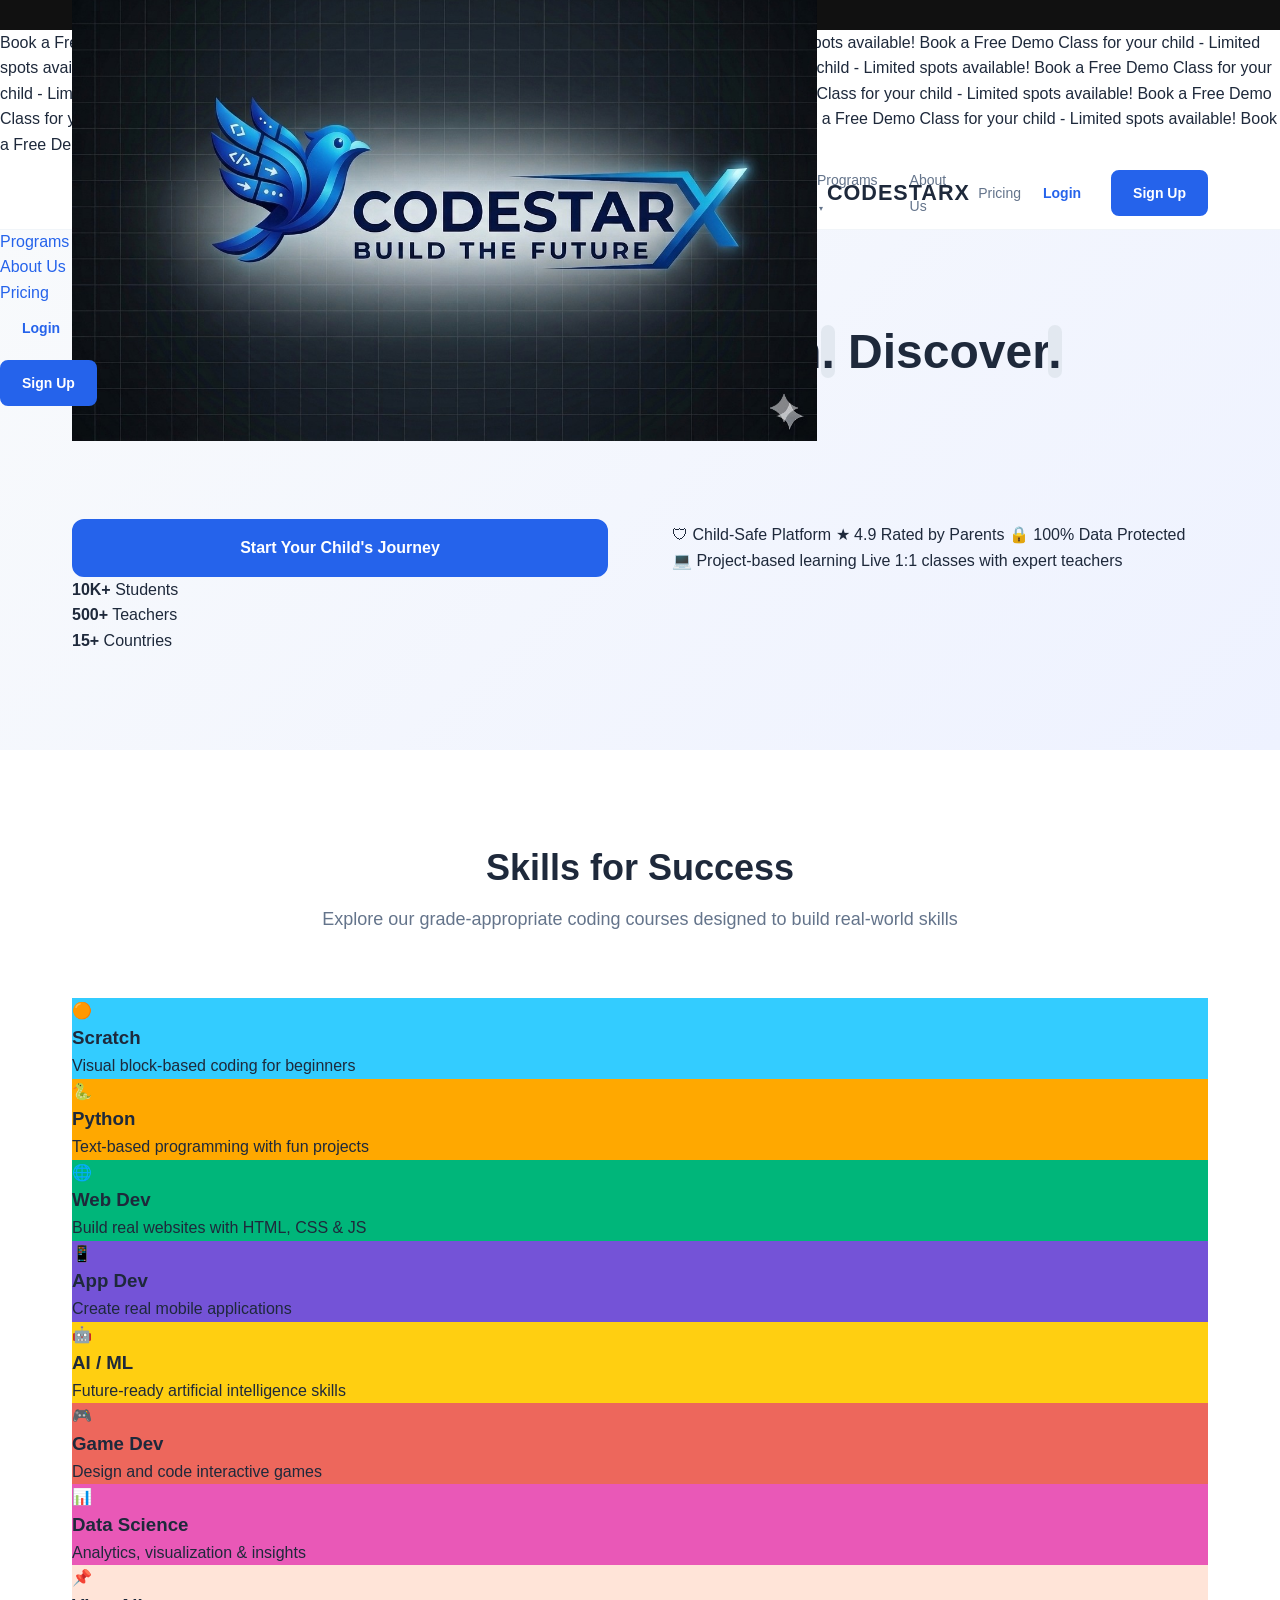
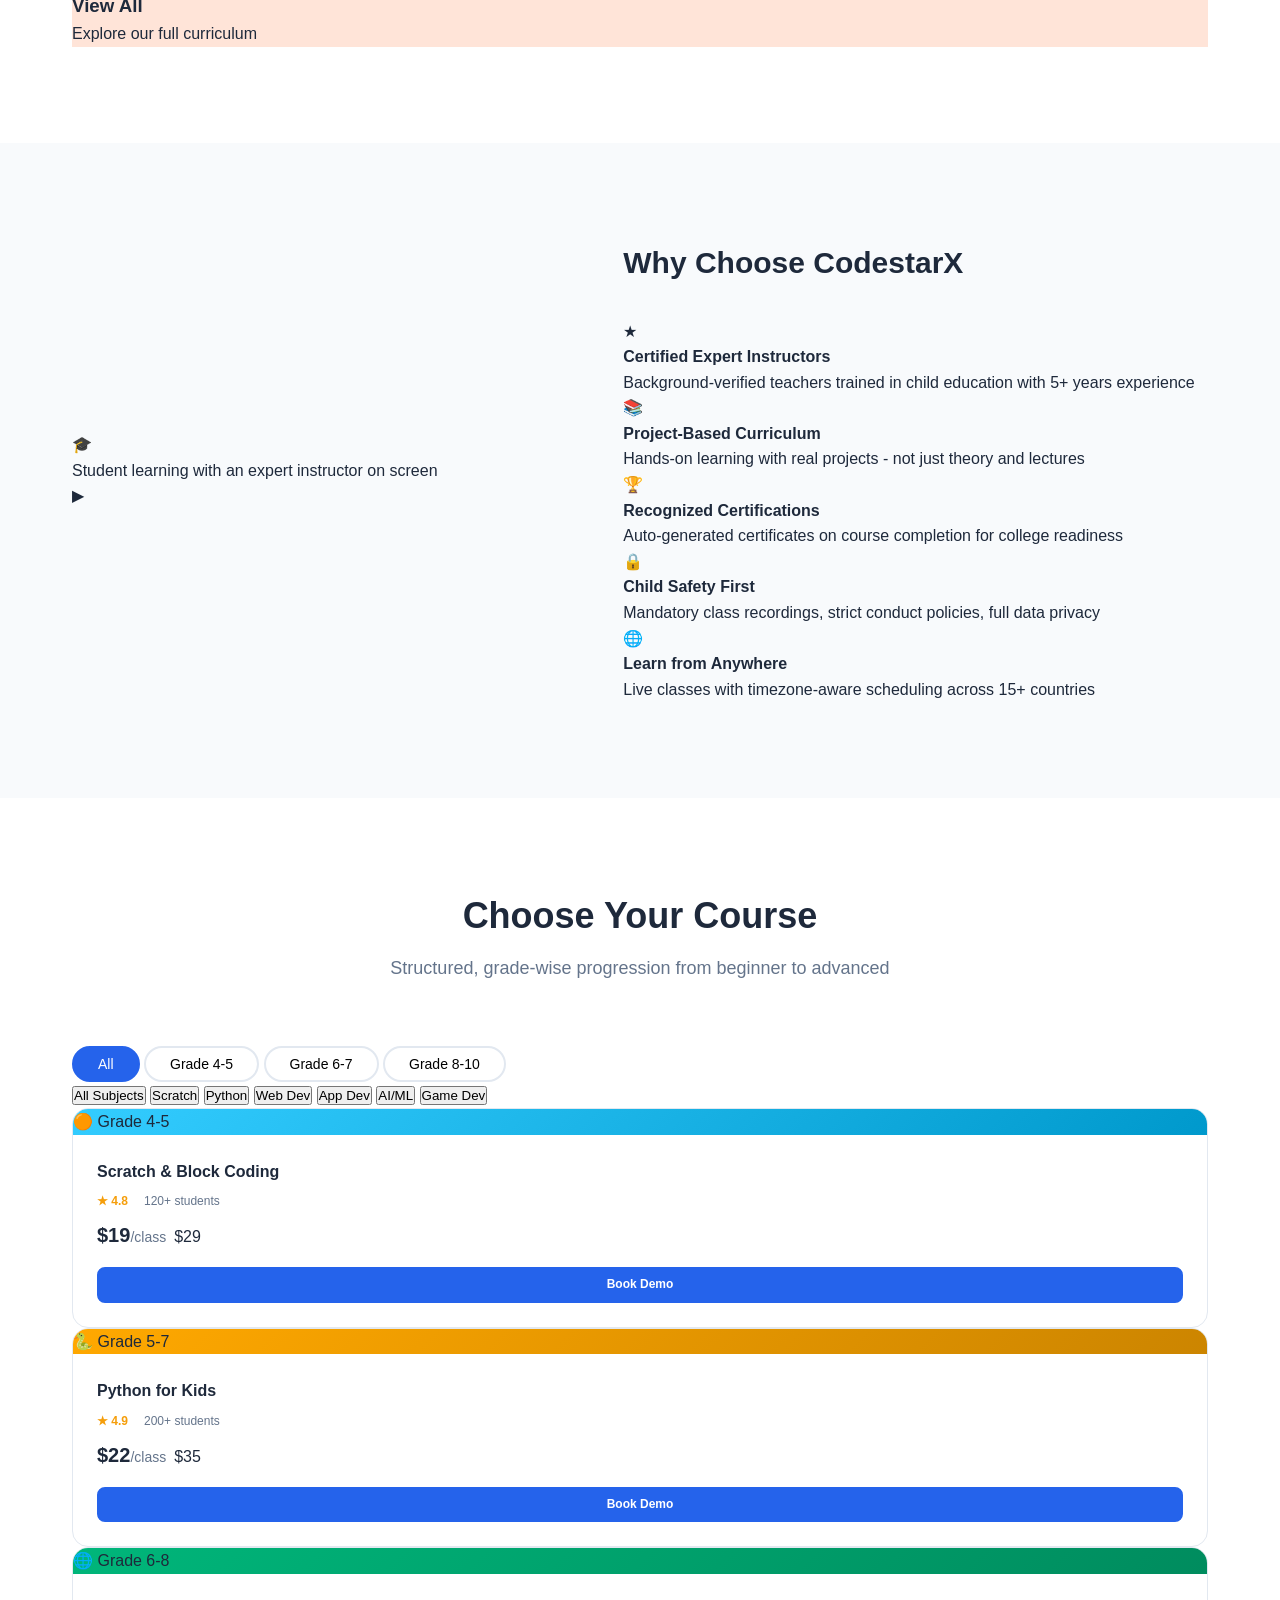
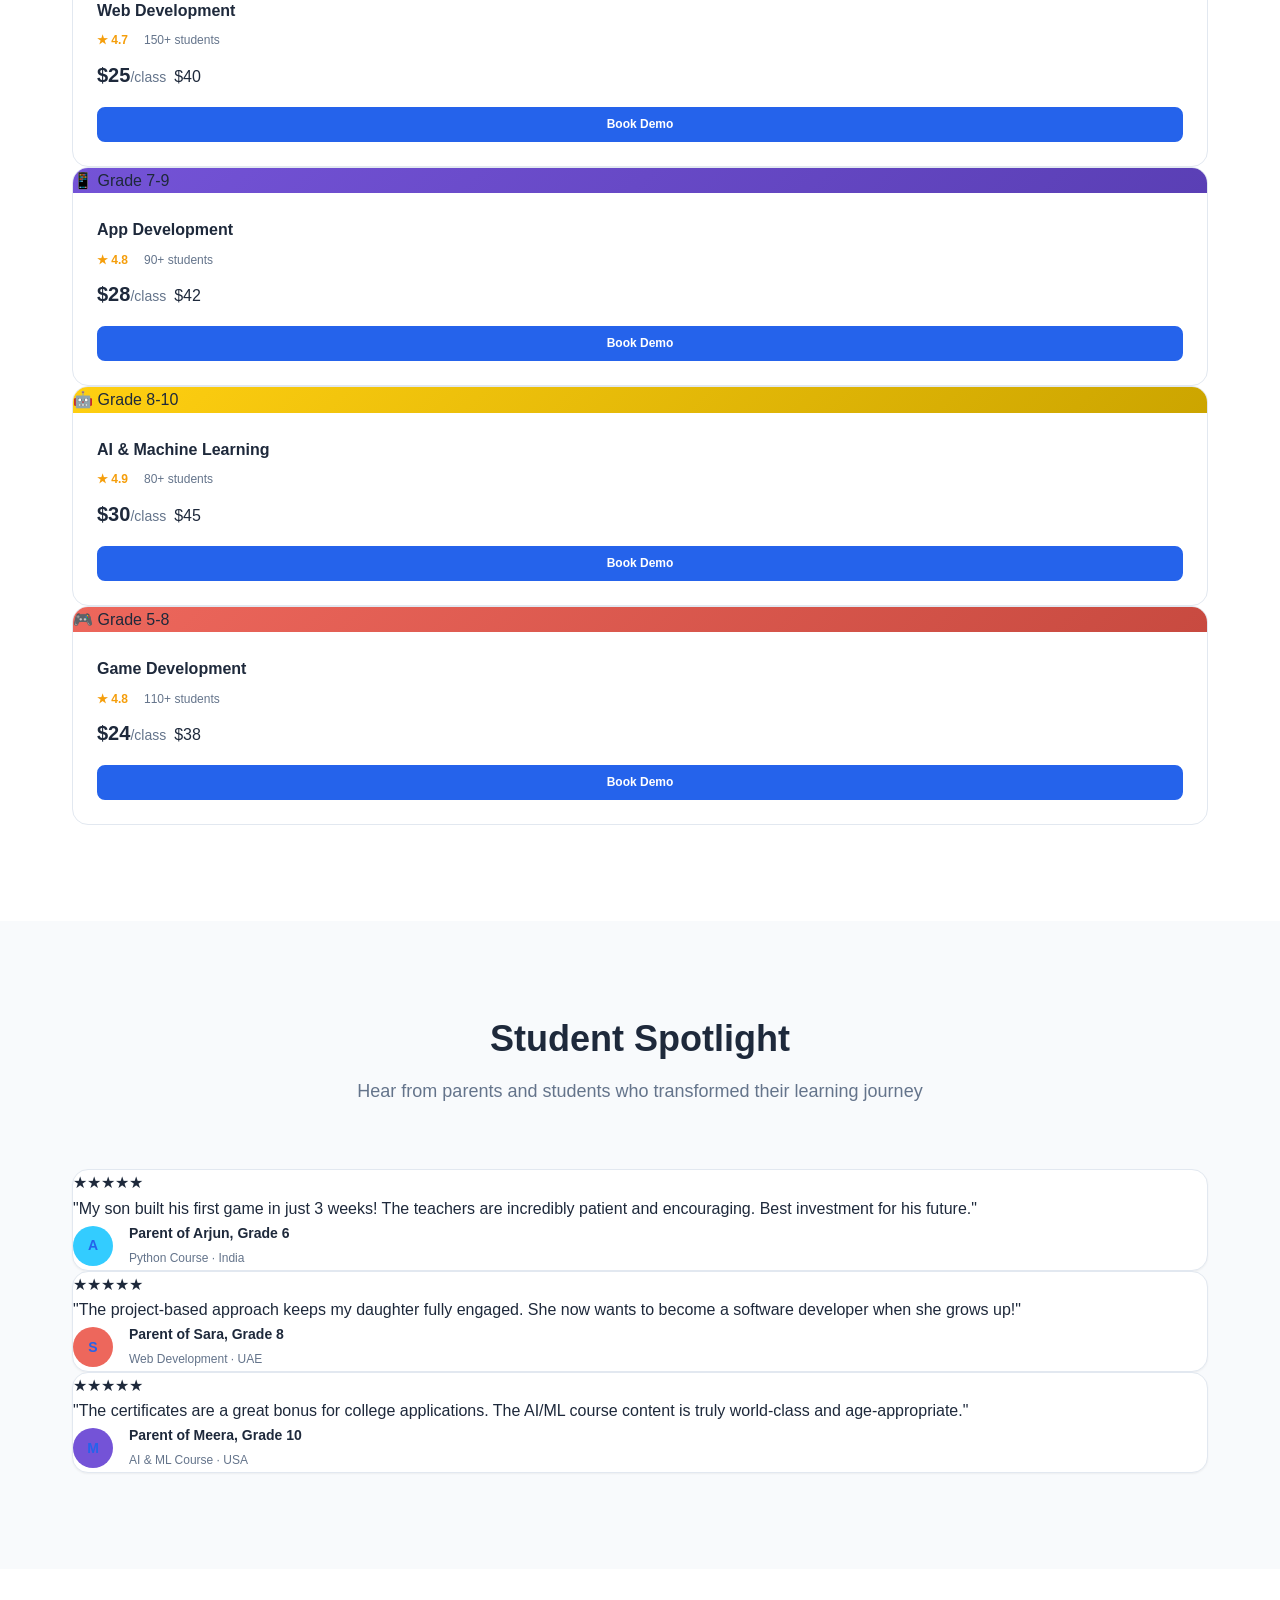
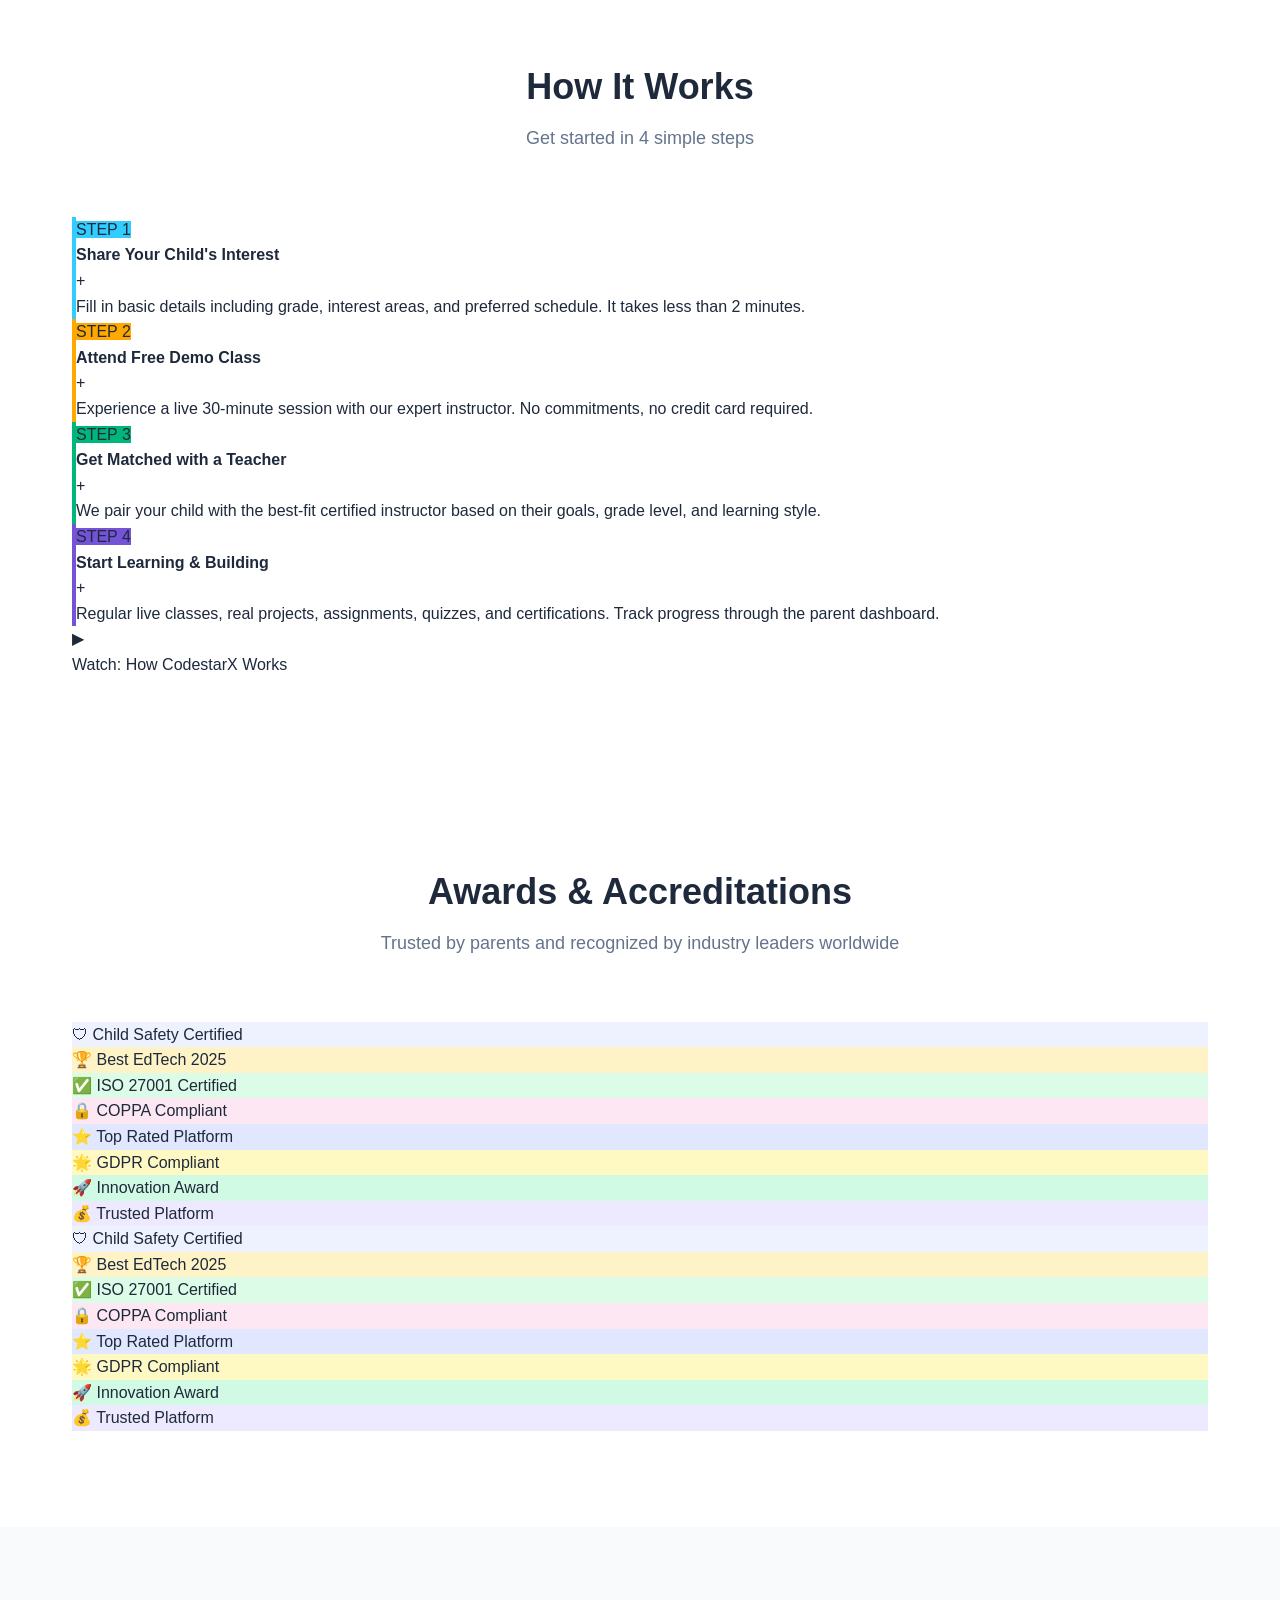
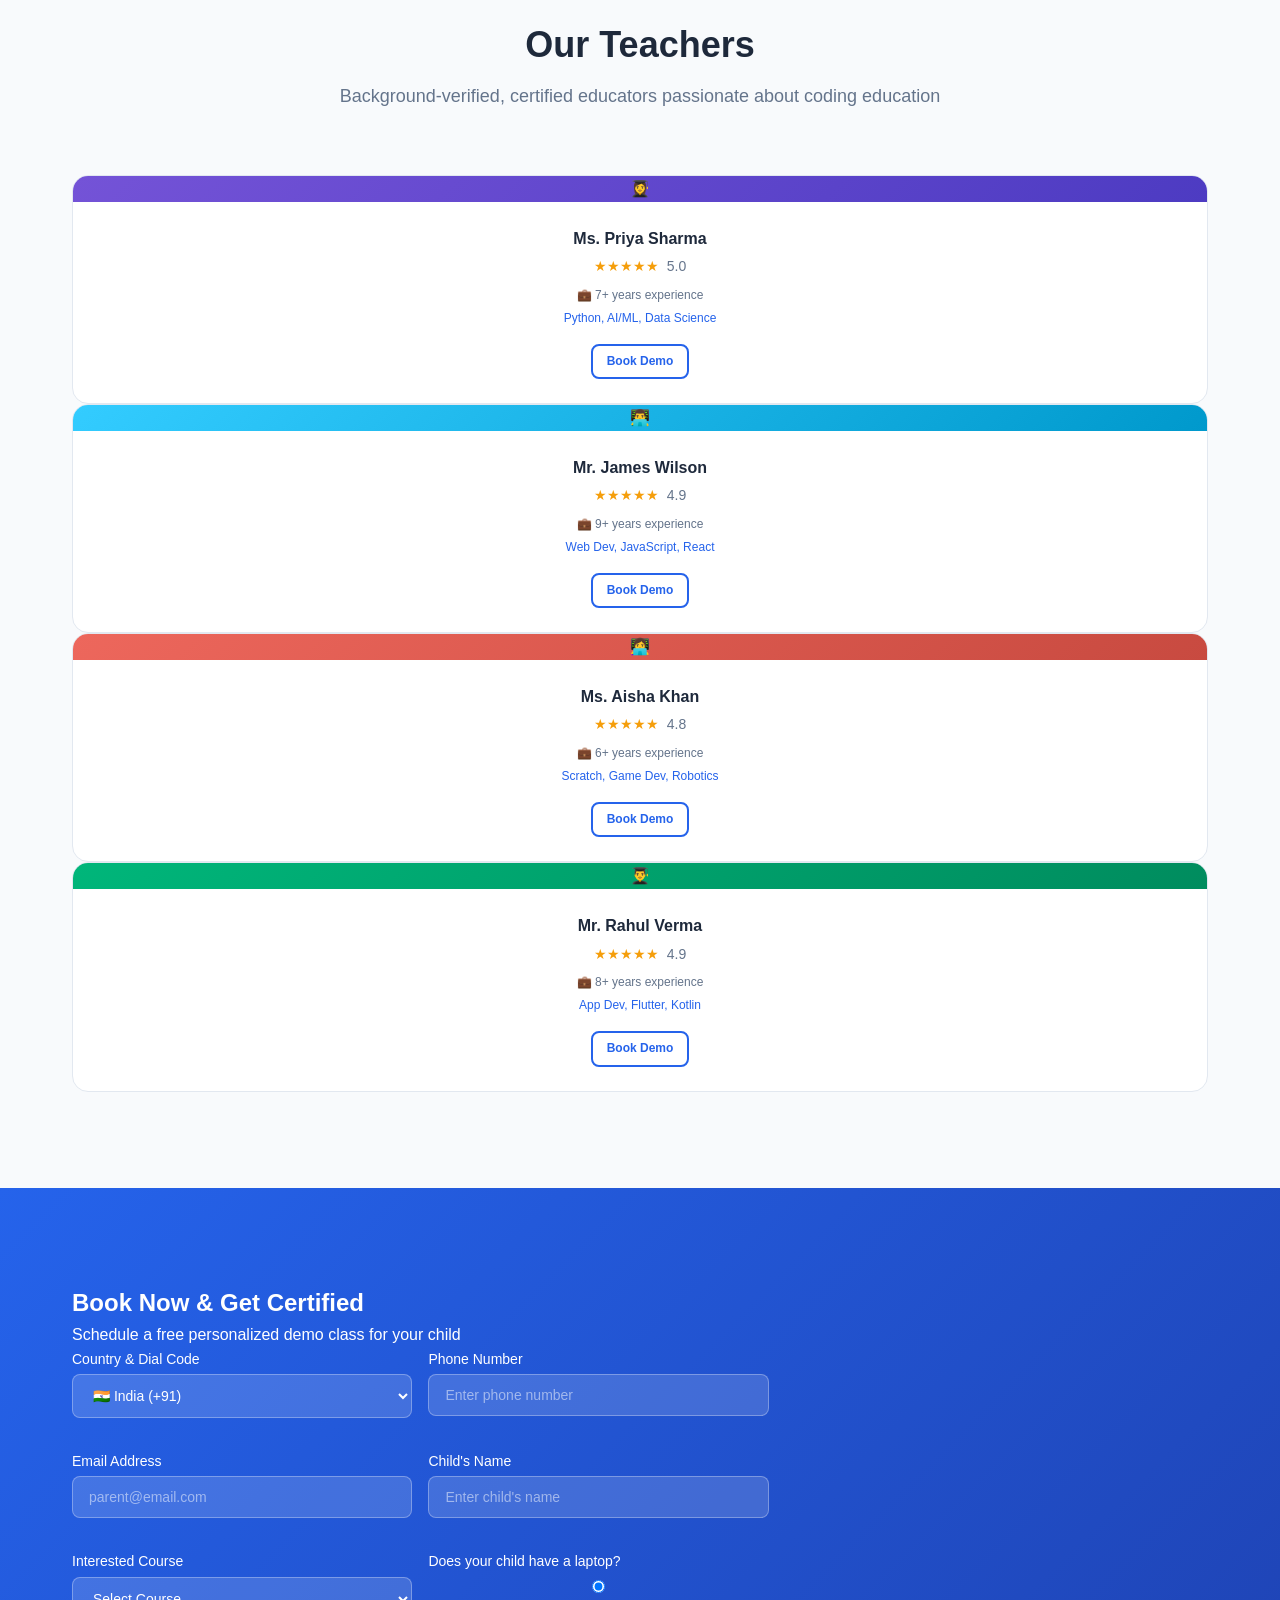
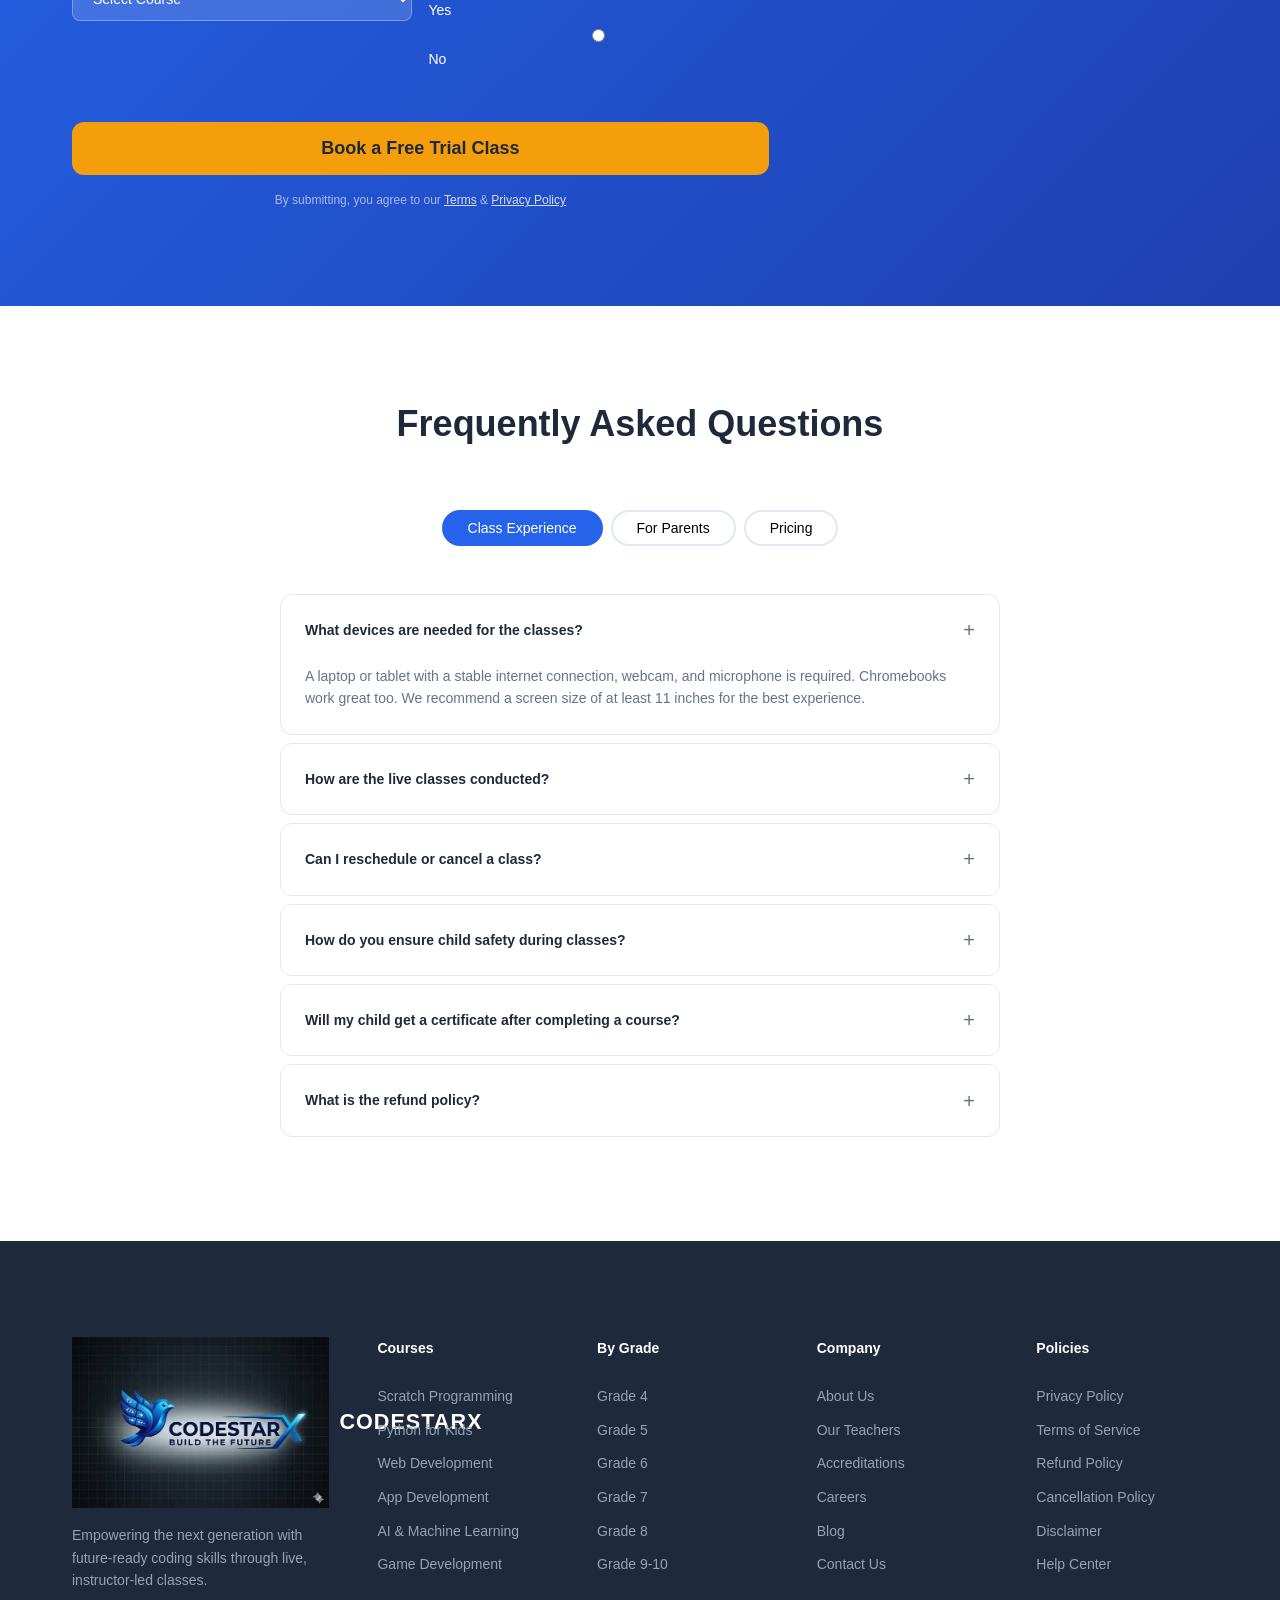
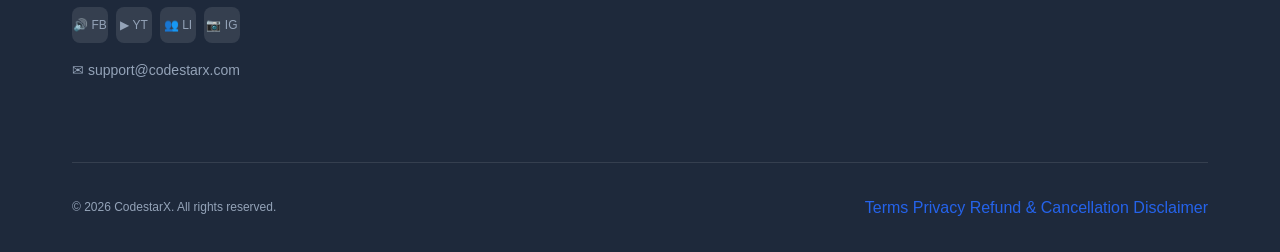
==== wireframe/index.html @ 0f1373ab "first commit" ====
<!DOCTYPE html>
<html lang="en">
<head>
    <meta charset="UTF-8">
    <meta name="viewport" content="width=device-width, initial-scale=1.0">
    <title>CodestarX - Build the Future | Coding Classes for Kids</title>
    <link rel="stylesheet" href="styles.css">
    <link href="https://fonts.googleapis.com/css2?family=Nunito+Sans:wght@400;500;600;700;800;900&display=swap" rel="stylesheet">
</head>
<body>

    <!-- ========== 1. SCROLLING ANNOUNCEMENT BAR ========== -->
    <div class="announcement-bar">
        <div class="announcement-track">
            <span class="announcement-text">Book a Free Demo Class for your child - Limited spots available!</span>
            <span class="announcement-text">Book a Free Demo Class for your child - Limited spots available!</span>
            <span class="announcement-text">Book a Free Demo Class for your child - Limited spots available!</span>
            <span class="announcement-text">Book a Free Demo Class for your child - Limited spots available!</span>
            <span class="announcement-text">Book a Free Demo Class for your child - Limited spots available!</span>
            <span class="announcement-text">Book a Free Demo Class for your child - Limited spots available!</span>
            <span class="announcement-text">Book a Free Demo Class for your child - Limited spots available!</span>
            <span class="announcement-text">Book a Free Demo Class for your child - Limited spots available!</span>
            <span class="announcement-text">Book a Free Demo Class for your child - Limited spots available!</span>
            <span class="announcement-text">Book a Free Demo Class for your child - Limited spots available!</span>
            <span class="announcement-text">Book a Free Demo Class for your child - Limited spots available!</span>
            <span class="announcement-text">Book a Free Demo Class for your child - Limited spots available!</span>
        </div>
    </div>

    <!-- ========== 2. STICKY HEADER ========== -->
    <header class="header" id="header">
        <div class="container header-inner">
            <a href="#hero" class="logo">
                <img src="nextgen-logo.jpeg" alt="CodestarX" class="logo-img">
                <span class="logo-text">CODESTAR<span class="logo-x">X</span></span>
            </a>
            <nav class="main-nav" id="mainNav">
                <ul>
                    <li class="has-dropdown">
                        <a href="#programs">Programs <span class="arrow">&#9662;</span></a>
                        <ul class="dropdown">
                            <li><a href="#programs">&#128992; Scratch</a></li>
                            <li><a href="#programs">&#128013; Python</a></li>
                            <li><a href="#programs">&#127760; Web Dev</a></li>
                            <li><a href="#programs">&#128241; App Dev</a></li>
                            <li><a href="#programs">&#129302; AI/ML</a></li>
                            <li><a href="#programs">&#127918; Game Dev</a></li>
                            <li class="dropdown-divider"></li>
                            <li><a href="#programs">&#128204; View All Programs</a></li>
                        </ul>
                    </li>
                    <li><a href="#why-us">About Us</a></li>
                    <li><a href="#pricing">Pricing</a></li>
                </ul>
            </nav>
            <div class="header-actions">
                <a href="#" class="btn btn-outline-header">Login</a>
                <a href="#booking" class="btn btn-primary">Sign Up</a>
            </div>
            <button class="mobile-menu-btn" id="mobileMenuBtn" aria-label="Menu">
                <span></span><span></span><span></span>
            </button>
        </div>
        <!-- Mobile Menu -->
        <div class="mobile-menu" id="mobileMenu">
            <ul>
                <li><a href="#programs">Programs</a></li>
                <li><a href="#why-us">About Us</a></li>
                <li><a href="#pricing">Pricing</a></li>
                <li><a href="#" class="btn btn-outline-header" style="margin-bottom:8px;">Login</a></li>
                <li><a href="#booking" class="btn btn-primary">Sign Up</a></li>
            </ul>
        </div>
    </header>

    <!-- ========== 3. HERO SECTION ========== -->
    <section class="hero" id="hero">
        <div class="container hero-inner">
            <p class="hero-explore">Explore the future of coding</p>
            <h1 class="hero-heading">
                Dream<span class="dot dot-red">.</span>
                Discover<span class="dot dot-green">.</span>
                Code<span class="dot dot-cyan">.</span>
            </h1>
            <a href="#booking" class="btn btn-primary btn-large hero-cta">Start Your Child's Journey</a>

            <div class="hero-bottom">
                <div class="hero-trust-left">
                    <span>&#128737; Child-Safe Platform</span>
                    <span>&#9733; 4.9 Rated by Parents</span>
                    <span>&#128274; 100% Data Protected</span>
                </div>
                <div class="hero-project-right">
                    <span>&#128187; Project-based learning</span>
                    <span>Live 1:1 classes with expert teachers</span>
                </div>
            </div>
        </div>

        <!-- Stats Bar -->
        <div class="stats-bar">
            <div class="container stats-bar-inner">
                <div class="stat-item">
                    <strong>10K+</strong>
                    <span>Students</span>
                </div>
                <div class="stat-divider"></div>
                <div class="stat-item">
                    <strong>500+</strong>
                    <span>Teachers</span>
                </div>
                <div class="stat-divider"></div>
                <div class="stat-item">
                    <strong>15+</strong>
                    <span>Countries</span>
                </div>
            </div>
        </div>
    </section>

    <!-- ========== 4. SKILLS FOR SUCCESS ========== -->
    <section class="section skills" id="programs">
        <div class="container">
            <div class="section-header">
                <h2>Skills for Success</h2>
                <p>Explore our grade-appropriate coding courses designed to build real-world skills</p>
            </div>
            <div class="skills-grid">
                <div class="skill-card" style="background: #33CCFF;">
                    <div class="skill-emoji">&#128992;</div>
                    <h3>Scratch</h3>
                    <p>Visual block-based coding for beginners</p>
                </div>
                <div class="skill-card" style="background: #FFA800;">
                    <div class="skill-emoji">&#128013;</div>
                    <h3>Python</h3>
                    <p>Text-based programming with fun projects</p>
                </div>
                <div class="skill-card" style="background: #00B67A;">
                    <div class="skill-emoji">&#127760;</div>
                    <h3>Web Dev</h3>
                    <p>Build real websites with HTML, CSS & JS</p>
                </div>
                <div class="skill-card" style="background: #7453D7;">
                    <div class="skill-emoji">&#128241;</div>
                    <h3>App Dev</h3>
                    <p>Create real mobile applications</p>
                </div>
                <div class="skill-card" style="background: #FFCF11;">
                    <div class="skill-emoji">&#129302;</div>
                    <h3>AI / ML</h3>
                    <p>Future-ready artificial intelligence skills</p>
                </div>
                <div class="skill-card" style="background: #ED675C;">
                    <div class="skill-emoji">&#127918;</div>
                    <h3>Game Dev</h3>
                    <p>Design and code interactive games</p>
                </div>
                <div class="skill-card" style="background: #E958B7;">
                    <div class="skill-emoji">&#128202;</div>
                    <h3>Data Science</h3>
                    <p>Analytics, visualization & insights</p>
                </div>
                <div class="skill-card skill-card-cta" style="background: #FFE4D8;">
                    <div class="skill-emoji">&#128204;</div>
                    <h3>View All</h3>
                    <p>Explore our full curriculum</p>
                </div>
            </div>
        </div>
    </section>

    <!-- ========== 5. WHY CHOOSE CODESTARX ========== -->
    <section class="section why-choose" id="why-us">
        <div class="container">
            <div class="why-choose-inner">
                <div class="why-choose-visual">
                    <div class="why-visual-box">
                        <div class="why-visual-emoji">&#127891;&#8205;</div>
                        <p>Student learning with an expert instructor on screen</p>
                        <div class="why-play-btn">&#9654;</div>
                    </div>
                </div>
                <div class="why-choose-content">
                    <h2>Why Choose <span class="underline-yellow">CodestarX</span></h2>
                    <div class="value-props">
                        <div class="value-prop">
                            <div class="vp-icon">&#9733;</div>
                            <div>
                                <h4>Certified Expert Instructors</h4>
                                <p>Background-verified teachers trained in child education with 5+ years experience</p>
                            </div>
                        </div>
                        <div class="value-prop">
                            <div class="vp-icon">&#128218;</div>
                            <div>
                                <h4>Project-Based Curriculum</h4>
                                <p>Hands-on learning with real projects - not just theory and lectures</p>
                            </div>
                        </div>
                        <div class="value-prop">
                            <div class="vp-icon">&#127942;</div>
                            <div>
                                <h4>Recognized Certifications</h4>
                                <p>Auto-generated certificates on course completion for college readiness</p>
                            </div>
                        </div>
                        <div class="value-prop">
                            <div class="vp-icon">&#128274;</div>
                            <div>
                                <h4>Child Safety First</h4>
                                <p>Mandatory class recordings, strict conduct policies, full data privacy</p>
                            </div>
                        </div>
                        <div class="value-prop">
                            <div class="vp-icon">&#127760;</div>
                            <div>
                                <h4>Learn from Anywhere</h4>
                                <p>Live classes with timezone-aware scheduling across 15+ countries</p>
                            </div>
                        </div>
                    </div>
                </div>
            </div>
        </div>
    </section>

    <!-- ========== 6. CHOOSE YOUR COURSE ========== -->
    <section class="section courses" id="courses">
        <div class="container">
            <div class="section-header">
                <h2>Choose Your Course</h2>
                <p>Structured, grade-wise progression from beginner to advanced</p>
            </div>
            <div class="grade-filters">
                <button class="grade-btn active">All</button>
                <button class="grade-btn">Grade 4-5</button>
                <button class="grade-btn">Grade 6-7</button>
                <button class="grade-btn">Grade 8-10</button>
            </div>
            <div class="subject-filters">
                <button class="subject-btn active">All Subjects</button>
                <button class="subject-btn">Scratch</button>
                <button class="subject-btn">Python</button>
                <button class="subject-btn">Web Dev</button>
                <button class="subject-btn">App Dev</button>
                <button class="subject-btn">AI/ML</button>
                <button class="subject-btn">Game Dev</button>
            </div>
            <div class="course-scroll">
                <div class="course-card">
                    <div class="course-img" style="background: linear-gradient(135deg, #33CCFF, #0099CC);">
                        <span class="course-emoji">&#128992;</span>
                        <span class="course-grade-tag">Grade 4-5</span>
                    </div>
                    <div class="course-body">
                        <h4>Scratch & Block Coding</h4>
                        <div class="course-meta">
                            <span class="rating">&#9733; 4.8</span>
                            <span>120+ students</span>
                        </div>
                        <div class="course-pricing">
                            <span class="price">$19<small>/class</small></span>
                            <span class="price-old">$29</span>
                        </div>
                        <a href="#booking" class="btn btn-primary btn-small btn-full">Book Demo</a>
                    </div>
                </div>
                <div class="course-card">
                    <div class="course-img" style="background: linear-gradient(135deg, #FFA800, #CC8500);">
                        <span class="course-emoji">&#128013;</span>
                        <span class="course-grade-tag">Grade 5-7</span>
                    </div>
                    <div class="course-body">
                        <h4>Python for Kids</h4>
                        <div class="course-meta">
                            <span class="rating">&#9733; 4.9</span>
                            <span>200+ students</span>
                        </div>
                        <div class="course-pricing">
                            <span class="price">$22<small>/class</small></span>
                            <span class="price-old">$35</span>
                        </div>
                        <a href="#booking" class="btn btn-primary btn-small btn-full">Book Demo</a>
                    </div>
                </div>
                <div class="course-card">
                    <div class="course-img" style="background: linear-gradient(135deg, #00B67A, #008C5E);">
                        <span class="course-emoji">&#127760;</span>
                        <span class="course-grade-tag">Grade 6-8</span>
                    </div>
                    <div class="course-body">
                        <h4>Web Development</h4>
                        <div class="course-meta">
                            <span class="rating">&#9733; 4.7</span>
                            <span>150+ students</span>
                        </div>
                        <div class="course-pricing">
                            <span class="price">$25<small>/class</small></span>
                            <span class="price-old">$40</span>
                        </div>
                        <a href="#booking" class="btn btn-primary btn-small btn-full">Book Demo</a>
                    </div>
                </div>
                <div class="course-card">
                    <div class="course-img" style="background: linear-gradient(135deg, #7453D7, #5A3FB5);">
                        <span class="course-emoji">&#128241;</span>
                        <span class="course-grade-tag">Grade 7-9</span>
                    </div>
                    <div class="course-body">
                        <h4>App Development</h4>
                        <div class="course-meta">
                            <span class="rating">&#9733; 4.8</span>
                            <span>90+ students</span>
                        </div>
                        <div class="course-pricing">
                            <span class="price">$28<small>/class</small></span>
                            <span class="price-old">$42</span>
                        </div>
                        <a href="#booking" class="btn btn-primary btn-small btn-full">Book Demo</a>
                    </div>
                </div>
                <div class="course-card">
                    <div class="course-img" style="background: linear-gradient(135deg, #FFCF11, #CCa500);">
                        <span class="course-emoji">&#129302;</span>
                        <span class="course-grade-tag">Grade 8-10</span>
                    </div>
                    <div class="course-body">
                        <h4>AI & Machine Learning</h4>
                        <div class="course-meta">
                            <span class="rating">&#9733; 4.9</span>
                            <span>80+ students</span>
                        </div>
                        <div class="course-pricing">
                            <span class="price">$30<small>/class</small></span>
                            <span class="price-old">$45</span>
                        </div>
                        <a href="#booking" class="btn btn-primary btn-small btn-full">Book Demo</a>
                    </div>
                </div>
                <div class="course-card">
                    <div class="course-img" style="background: linear-gradient(135deg, #ED675C, #C84A40);">
                        <span class="course-emoji">&#127918;</span>
                        <span class="course-grade-tag">Grade 5-8</span>
                    </div>
                    <div class="course-body">
                        <h4>Game Development</h4>
                        <div class="course-meta">
                            <span class="rating">&#9733; 4.8</span>
                            <span>110+ students</span>
                        </div>
                        <div class="course-pricing">
                            <span class="price">$24<small>/class</small></span>
                            <span class="price-old">$38</span>
                        </div>
                        <a href="#booking" class="btn btn-primary btn-small btn-full">Book Demo</a>
                    </div>
                </div>
            </div>
        </div>
    </section>

    <!-- ========== 7. STUDENT SPOTLIGHT ========== -->
    <section class="section testimonials" id="testimonials">
        <div class="container">
            <div class="section-header">
                <h2>Student Spotlight</h2>
                <p>Hear from parents and students who transformed their learning journey</p>
            </div>
            <div class="testimonial-grid">
                <div class="testimonial-card">
                    <div class="testimonial-stars">&#9733;&#9733;&#9733;&#9733;&#9733;</div>
                    <p class="testimonial-quote">"My son built his first game in just 3 weeks! The teachers are incredibly patient and encouraging. Best investment for his future."</p>
                    <div class="testimonial-author">
                        <div class="author-avatar" style="background: #33CCFF;">A</div>
                        <div>
                            <strong>Parent of Arjun, Grade 6</strong>
                            <span>Python Course &middot; India</span>
                        </div>
                    </div>
                </div>
                <div class="testimonial-card">
                    <div class="testimonial-stars">&#9733;&#9733;&#9733;&#9733;&#9733;</div>
                    <p class="testimonial-quote">"The project-based approach keeps my daughter fully engaged. She now wants to become a software developer when she grows up!"</p>
                    <div class="testimonial-author">
                        <div class="author-avatar" style="background: #ED675C;">S</div>
                        <div>
                            <strong>Parent of Sara, Grade 8</strong>
                            <span>Web Development &middot; UAE</span>
                        </div>
                    </div>
                </div>
                <div class="testimonial-card">
                    <div class="testimonial-stars">&#9733;&#9733;&#9733;&#9733;&#9733;</div>
                    <p class="testimonial-quote">"The certificates are a great bonus for college applications. The AI/ML course content is truly world-class and age-appropriate."</p>
                    <div class="testimonial-author">
                        <div class="author-avatar" style="background: #7453D7;">M</div>
                        <div>
                            <strong>Parent of Meera, Grade 10</strong>
                            <span>AI & ML Course &middot; USA</span>
                        </div>
                    </div>
                </div>
            </div>
        </div>
    </section>

    <!-- ========== 8. HOW IT WORKS ========== -->
    <section class="section how-it-works" id="how-it-works">
        <div class="container">
            <div class="section-header">
                <h2>How It Works</h2>
                <p>Get started in 4 simple steps</p>
            </div>
            <div class="hiw-inner">
                <div class="hiw-steps">
                    <div class="hiw-step" style="border-left: 4px solid #33CCFF;">
                        <div class="hiw-step-header" data-step="1">
                            <span class="hiw-step-num" style="background: #33CCFF;">STEP 1</span>
                            <h4>Share Your Child's Interest</h4>
                            <span class="hiw-toggle">+</span>
                        </div>
                        <div class="hiw-step-body open">
                            <p>Fill in basic details including grade, interest areas, and preferred schedule. It takes less than 2 minutes.</p>
                        </div>
                    </div>
                    <div class="hiw-step" style="border-left: 4px solid #FFA800;">
                        <div class="hiw-step-header" data-step="2">
                            <span class="hiw-step-num" style="background: #FFA800;">STEP 2</span>
                            <h4>Attend Free Demo Class</h4>
                            <span class="hiw-toggle">+</span>
                        </div>
                        <div class="hiw-step-body">
                            <p>Experience a live 30-minute session with our expert instructor. No commitments, no credit card required.</p>
                        </div>
                    </div>
                    <div class="hiw-step" style="border-left: 4px solid #00B67A;">
                        <div class="hiw-step-header" data-step="3">
                            <span class="hiw-step-num" style="background: #00B67A;">STEP 3</span>
                            <h4>Get Matched with a Teacher</h4>
                            <span class="hiw-toggle">+</span>
                        </div>
                        <div class="hiw-step-body">
                            <p>We pair your child with the best-fit certified instructor based on their goals, grade level, and learning style.</p>
                        </div>
                    </div>
                    <div class="hiw-step" style="border-left: 4px solid #7453D7;">
                        <div class="hiw-step-header" data-step="4">
                            <span class="hiw-step-num" style="background: #7453D7;">STEP 4</span>
                            <h4>Start Learning & Building</h4>
                            <span class="hiw-toggle">+</span>
                        </div>
                        <div class="hiw-step-body">
                            <p>Regular live classes, real projects, assignments, quizzes, and certifications. Track progress through the parent dashboard.</p>
                        </div>
                    </div>
                </div>
                <div class="hiw-video">
                    <div class="hiw-video-box">
                        <div class="hiw-play">&#9654;</div>
                        <p>Watch: How CodestarX Works</p>
                    </div>
                </div>
            </div>
        </div>
    </section>

    <!-- ========== 9. AWARDS & ACCREDITATIONS ========== -->
    <section class="section awards" id="awards">
        <div class="container">
            <div class="section-header">
                <h2>Awards & Accreditations</h2>
                <p>Trusted by parents and recognized by industry leaders worldwide</p>
            </div>
            <div class="awards-marquee">
                <div class="awards-track">
                    <div class="award-card" style="background: #EEF2FF;">
                        <span class="award-icon">&#128737;</span>
                        <span>Child Safety Certified</span>
                    </div>
                    <div class="award-card" style="background: #FEF3C7;">
                        <span class="award-icon">&#127942;</span>
                        <span>Best EdTech 2025</span>
                    </div>
                    <div class="award-card" style="background: #DCFCE7;">
                        <span class="award-icon">&#9989;</span>
                        <span>ISO 27001 Certified</span>
                    </div>
                    <div class="award-card" style="background: #FCE7F3;">
                        <span class="award-icon">&#128274;</span>
                        <span>COPPA Compliant</span>
                    </div>
                    <div class="award-card" style="background: #E0E7FF;">
                        <span class="award-icon">&#11088;</span>
                        <span>Top Rated Platform</span>
                    </div>
                    <div class="award-card" style="background: #FEF9C3;">
                        <span class="award-icon">&#127775;</span>
                        <span>GDPR Compliant</span>
                    </div>
                    <div class="award-card" style="background: #D1FAE5;">
                        <span class="award-icon">&#128640;</span>
                        <span>Innovation Award</span>
                    </div>
                    <div class="award-card" style="background: #EDE9FE;">
                        <span class="award-icon">&#128176;</span>
                        <span>Trusted Platform</span>
                    </div>
                    <!-- Duplicate set for seamless loop -->
                    <div class="award-card" style="background: #EEF2FF;">
                        <span class="award-icon">&#128737;</span>
                        <span>Child Safety Certified</span>
                    </div>
                    <div class="award-card" style="background: #FEF3C7;">
                        <span class="award-icon">&#127942;</span>
                        <span>Best EdTech 2025</span>
                    </div>
                    <div class="award-card" style="background: #DCFCE7;">
                        <span class="award-icon">&#9989;</span>
                        <span>ISO 27001 Certified</span>
                    </div>
                    <div class="award-card" style="background: #FCE7F3;">
                        <span class="award-icon">&#128274;</span>
                        <span>COPPA Compliant</span>
                    </div>
                    <div class="award-card" style="background: #E0E7FF;">
                        <span class="award-icon">&#11088;</span>
                        <span>Top Rated Platform</span>
                    </div>
                    <div class="award-card" style="background: #FEF9C3;">
                        <span class="award-icon">&#127775;</span>
                        <span>GDPR Compliant</span>
                    </div>
                    <div class="award-card" style="background: #D1FAE5;">
                        <span class="award-icon">&#128640;</span>
                        <span>Innovation Award</span>
                    </div>
                    <div class="award-card" style="background: #EDE9FE;">
                        <span class="award-icon">&#128176;</span>
                        <span>Trusted Platform</span>
                    </div>
                </div>
            </div>
        </div>
    </section>

    <!-- ========== 10. OUR TEACHERS ========== -->
    <section class="section teachers" id="teachers">
        <div class="container">
            <div class="section-header">
                <h2>Our Teachers</h2>
                <p>Background-verified, certified educators passionate about coding education</p>
            </div>
            <div class="teacher-grid">
                <div class="teacher-card">
                    <div class="teacher-photo" style="background: linear-gradient(135deg, #7453D7, #4D3BC2);">
                        <span class="teacher-avatar-emoji">&#128105;&#8205;&#127891;</span>
                    </div>
                    <div class="teacher-info">
                        <h4>Ms. Priya Sharma</h4>
                        <div class="teacher-rating">&#9733;&#9733;&#9733;&#9733;&#9733; <span>5.0</span></div>
                        <p class="teacher-exp">&#128188; 7+ years experience</p>
                        <p class="teacher-skills">Python, AI/ML, Data Science</p>
                        <a href="#booking" class="btn btn-outline btn-small">Book Demo</a>
                    </div>
                </div>
                <div class="teacher-card">
                    <div class="teacher-photo" style="background: linear-gradient(135deg, #33CCFF, #0099CC);">
                        <span class="teacher-avatar-emoji">&#128104;&#8205;&#128187;</span>
                    </div>
                    <div class="teacher-info">
                        <h4>Mr. James Wilson</h4>
                        <div class="teacher-rating">&#9733;&#9733;&#9733;&#9733;&#9733; <span>4.9</span></div>
                        <p class="teacher-exp">&#128188; 9+ years experience</p>
                        <p class="teacher-skills">Web Dev, JavaScript, React</p>
                        <a href="#booking" class="btn btn-outline btn-small">Book Demo</a>
                    </div>
                </div>
                <div class="teacher-card">
                    <div class="teacher-photo" style="background: linear-gradient(135deg, #ED675C, #C84A40);">
                        <span class="teacher-avatar-emoji">&#128105;&#8205;&#128187;</span>
                    </div>
                    <div class="teacher-info">
                        <h4>Ms. Aisha Khan</h4>
                        <div class="teacher-rating">&#9733;&#9733;&#9733;&#9733;&#9733; <span>4.8</span></div>
                        <p class="teacher-exp">&#128188; 6+ years experience</p>
                        <p class="teacher-skills">Scratch, Game Dev, Robotics</p>
                        <a href="#booking" class="btn btn-outline btn-small">Book Demo</a>
                    </div>
                </div>
                <div class="teacher-card">
                    <div class="teacher-photo" style="background: linear-gradient(135deg, #00B67A, #008C5E);">
                        <span class="teacher-avatar-emoji">&#128104;&#8205;&#127891;</span>
                    </div>
                    <div class="teacher-info">
                        <h4>Mr. Rahul Verma</h4>
                        <div class="teacher-rating">&#9733;&#9733;&#9733;&#9733;&#9733; <span>4.9</span></div>
                        <p class="teacher-exp">&#128188; 8+ years experience</p>
                        <p class="teacher-skills">App Dev, Flutter, Kotlin</p>
                        <a href="#booking" class="btn btn-outline btn-small">Book Demo</a>
                    </div>
                </div>
            </div>
        </div>
    </section>

    <!-- ========== 11. BOOKING FORM ========== -->
    <section class="section booking" id="booking">
        <div class="container">
            <div class="booking-inner">
                <div class="booking-form-wrap">
                    <h2>Book Now & Get Certified</h2>
                    <p>Schedule a free personalized demo class for your child</p>
                    <form onsubmit="return false;">
                        <div class="form-row">
                            <div class="form-group">
                                <label>Country & Dial Code</label>
                                <select>
                                    <option>&#127470;&#127475; India (+91)</option>
                                    <option>&#127482;&#127480; USA (+1)</option>
                                    <option>&#127468;&#127463; UK (+44)</option>
                                    <option>&#127462;&#127466; UAE (+971)</option>
                                    <option>&#127464;&#127462; Canada (+1)</option>
                                    <option>&#127462;&#127482; Australia (+61)</option>
                                    <option>&#127480;&#127468; Singapore (+65)</option>
                                </select>
                            </div>
                            <div class="form-group">
                                <label>Phone Number</label>
                                <input type="tel" placeholder="Enter phone number">
                            </div>
                        </div>
                        <div class="form-row">
                            <div class="form-group">
                                <label>Email Address</label>
                                <input type="email" placeholder="parent@email.com">
                            </div>
                            <div class="form-group">
                                <label>Child's Name</label>
                                <input type="text" placeholder="Enter child's name">
                            </div>
                        </div>
                        <div class="form-row">
                            <div class="form-group">
                                <label>Interested Course</label>
                                <select>
                                    <option>Select Course</option>
                                    <option>Scratch Programming</option>
                                    <option>Python for Kids</option>
                                    <option>Web Development</option>
                                    <option>App Development</option>
                                    <option>AI & Machine Learning</option>
                                    <option>Game Development</option>
                                    <option>Data Science</option>
                                </select>
                            </div>
                            <div class="form-group">
                                <label>Does your child have a laptop?</label>
                                <div class="radio-group">
                                    <label class="radio-option">
                                        <input type="radio" name="laptop" value="yes" checked> Yes
                                    </label>
                                    <label class="radio-option">
                                        <input type="radio" name="laptop" value="no"> No
                                    </label>
                                </div>
                            </div>
                        </div>
                        <button type="submit" class="btn btn-primary btn-large btn-full">Book a Free Trial Class</button>
                        <p class="form-disclaimer">By submitting, you agree to our <a href="#">Terms</a> & <a href="#">Privacy Policy</a></p>
                    </form>
                </div>
            </div>
        </div>
    </section>

    <!-- ========== 12. FAQ ========== -->
    <section class="section faq" id="faq">
        <div class="container">
            <div class="section-header">
                <h2>Frequently Asked Questions</h2>
            </div>
            <div class="faq-tabs">
                <button class="faq-tab active">Class Experience</button>
                <button class="faq-tab">For Parents</button>
                <button class="faq-tab">Pricing</button>
            </div>
            <div class="faq-list">
                <div class="faq-item">
                    <div class="faq-question">
                        <h4>What devices are needed for the classes?</h4>
                        <span class="faq-toggle">+</span>
                    </div>
                    <div class="faq-answer">
                        <p>A laptop or tablet with a stable internet connection, webcam, and microphone is required. Chromebooks work great too. We recommend a screen size of at least 11 inches for the best experience.</p>
                    </div>
                </div>
                <div class="faq-item">
                    <div class="faq-question">
                        <h4>How are the live classes conducted?</h4>
                        <span class="faq-toggle">+</span>
                    </div>
                    <div class="faq-answer">
                        <p>Classes are conducted live via our secure platform with video, audio, and screen sharing. Each class is 50 minutes long. All sessions are mandatorily recorded for safety and review.</p>
                    </div>
                </div>
                <div class="faq-item">
                    <div class="faq-question">
                        <h4>Can I reschedule or cancel a class?</h4>
                        <span class="faq-toggle">+</span>
                    </div>
                    <div class="faq-answer">
                        <p>Yes! Students can reschedule classes up to 4 hours before the scheduled time through their dashboard. Cancellations are subject to our flexible cancellation policy.</p>
                    </div>
                </div>
                <div class="faq-item">
                    <div class="faq-question">
                        <h4>How do you ensure child safety during classes?</h4>
                        <span class="faq-toggle">+</span>
                    </div>
                    <div class="faq-answer">
                        <p>Every class is mandatorily recorded. Teachers follow a strict code of conduct. No private off-platform communication is allowed. All instructors are background-verified.</p>
                    </div>
                </div>
                <div class="faq-item">
                    <div class="faq-question">
                        <h4>Will my child get a certificate after completing a course?</h4>
                        <span class="faq-toggle">+</span>
                    </div>
                    <div class="faq-answer">
                        <p>Yes! Certificates are auto-generated upon course completion and can be downloaded from the student dashboard. These are great for college applications and extracurricular portfolios.</p>
                    </div>
                </div>
                <div class="faq-item">
                    <div class="faq-question">
                        <h4>What is the refund policy?</h4>
                        <span class="faq-toggle">+</span>
                    </div>
                    <div class="faq-answer">
                        <p>We offer a flexible refund policy. If you're not satisfied within the first 7 days, you can request a full refund. Please refer to our refund & cancellation policy page for full details.</p>
                    </div>
                </div>
            </div>
        </div>
    </section>

    <!-- ========== 13. FOOTER ========== -->
    <footer class="footer">
        <div class="container">
            <div class="footer-grid">
                <div class="footer-col footer-brand">
                    <a href="#hero" class="logo footer-logo">
                        <img src="nextgen-logo.jpeg" alt="CodestarX" class="logo-img footer-logo-img">
                        <span class="logo-text">CODESTAR<span class="logo-x">X</span></span>
                    </a>
                    <p>Empowering the next generation with future-ready coding skills through live, instructor-led classes.</p>
                    <div class="social-links">
                        <a href="#" title="Facebook">&#128266; FB</a>
                        <a href="#" title="YouTube">&#9654; YT</a>
                        <a href="#" title="LinkedIn">&#128101; LI</a>
                        <a href="#" title="Instagram">&#128247; IG</a>
                    </div>
                    <p class="footer-email">&#9993; support@codestarx.com</p>
                </div>
                <div class="footer-col">
                    <h4>Courses</h4>
                    <ul>
                        <li><a href="#programs">Scratch Programming</a></li>
                        <li><a href="#programs">Python for Kids</a></li>
                        <li><a href="#programs">Web Development</a></li>
                        <li><a href="#programs">App Development</a></li>
                        <li><a href="#programs">AI & Machine Learning</a></li>
                        <li><a href="#programs">Game Development</a></li>
                    </ul>
                </div>
                <div class="footer-col">
                    <h4>By Grade</h4>
                    <ul>
                        <li><a href="#courses">Grade 4</a></li>
                        <li><a href="#courses">Grade 5</a></li>
                        <li><a href="#courses">Grade 6</a></li>
                        <li><a href="#courses">Grade 7</a></li>
                        <li><a href="#courses">Grade 8</a></li>
                        <li><a href="#courses">Grade 9-10</a></li>
                    </ul>
                </div>
                <div class="footer-col">
                    <h4>Company</h4>
                    <ul>
                        <li><a href="#why-us">About Us</a></li>
                        <li><a href="#teachers">Our Teachers</a></li>
                        <li><a href="#awards">Accreditations</a></li>
                        <li><a href="#">Careers</a></li>
                        <li><a href="#">Blog</a></li>
                        <li><a href="#booking">Contact Us</a></li>
                    </ul>
                </div>
                <div class="footer-col">
                    <h4>Policies</h4>
                    <ul>
                        <li><a href="#">Privacy Policy</a></li>
                        <li><a href="#">Terms of Service</a></li>
                        <li><a href="#">Refund Policy</a></li>
                        <li><a href="#">Cancellation Policy</a></li>
                        <li><a href="#">Disclaimer</a></li>
                        <li><a href="#">Help Center</a></li>
                    </ul>
                </div>
            </div>
            <div class="footer-bottom">
                <p>&copy; 2026 CodestarX. All rights reserved.</p>
                <div class="footer-bottom-links">
                    <a href="#">Terms</a>
                    <a href="#">Privacy</a>
                    <a href="#">Refund & Cancellation</a>
                    <a href="#">Disclaimer</a>
                </div>
            </div>
        </div>
    </footer>

    <!-- ========== 14. MOBILE STICKY CTA ========== -->
    <div class="mobile-sticky-cta">
        <a href="#booking" class="btn btn-primary btn-full">Book Free Demo Class</a>
    </div>

    <!-- ========== INLINE JAVASCRIPT ========== -->
    <script>
        // FAQ accordion toggle
        document.querySelectorAll('.faq-question').forEach(function(question) {
            question.addEventListener('click', function() {
                var item = this.parentElement;
                var answer = item.querySelector('.faq-answer');
                var toggle = this.querySelector('.faq-toggle');
                var isOpen = answer.style.display === 'block';

                // Close all
                document.querySelectorAll('.faq-answer').forEach(function(a) {
                    a.style.display = 'none';
                });
                document.querySelectorAll('.faq-toggle').forEach(function(t) {
                    t.textContent = '+';
                });

                // Open clicked if it was closed
                if (!isOpen) {
                    answer.style.display = 'block';
                    toggle.textContent = '-';
                }
            });
        });

        // How It Works accordion toggle
        document.querySelectorAll('.hiw-step-header').forEach(function(header) {
            header.addEventListener('click', function() {
                var step = this.parentElement;
                var body = step.querySelector('.hiw-step-body');
                var toggle = this.querySelector('.hiw-toggle');
                var isOpen = body.classList.contains('open');

                // Close all
                document.querySelectorAll('.hiw-step-body').forEach(function(b) {
                    b.classList.remove('open');
                });
                document.querySelectorAll('.hiw-toggle').forEach(function(t) {
                    t.textContent = '+';
                });

                // Open clicked if it was closed
                if (!isOpen) {
                    body.classList.add('open');
                    toggle.textContent = '-';
                }
            });
        });

        // Mobile menu toggle
        var menuBtn = document.getElementById('mobileMenuBtn');
        var mobileMenu = document.getElementById('mobileMenu');
        menuBtn.addEventListener('click', function() {
            mobileMenu.classList.toggle('open');
            menuBtn.classList.toggle('active');
        });

        // Close mobile menu on link click
        mobileMenu.querySelectorAll('a').forEach(function(link) {
            link.addEventListener('click', function() {
                mobileMenu.classList.remove('open');
                menuBtn.classList.remove('active');
            });
        });

        // Smooth scroll for anchor links
        document.querySelectorAll('a[href^="#"]').forEach(function(anchor) {
            anchor.addEventListener('click', function(e) {
                var targetId = this.getAttribute('href');
                if (targetId === '#') return;
                var target = document.querySelector(targetId);
                if (target) {
                    e.preventDefault();
                    var headerHeight = document.querySelector('.header').offsetHeight;
                    var targetPos = target.getBoundingClientRect().top + window.pageYOffset - headerHeight - 10;
                    window.scrollTo({ top: targetPos, behavior: 'smooth' });
                }
            });
        });

        // Header backdrop blur on scroll
        window.addEventListener('scroll', function() {
            var header = document.getElementById('header');
            if (window.scrollY > 50) {
                header.classList.add('scrolled');
            } else {
                header.classList.remove('scrolled');
            }
        });

        // FAQ tab switching
        document.querySelectorAll('.faq-tab').forEach(function(tab) {
            tab.addEventListener('click', function() {
                document.querySelectorAll('.faq-tab').forEach(function(t) {
                    t.classList.remove('active');
                });
                this.classList.add('active');
            });
        });

        // Grade filter buttons
        document.querySelectorAll('.grade-btn').forEach(function(btn) {
            btn.addEventListener('click', function() {
                document.querySelectorAll('.grade-btn').forEach(function(b) {
                    b.classList.remove('active');
                });
                this.classList.add('active');
            });
        });

        // Subject filter buttons
        document.querySelectorAll('.subject-btn').forEach(function(btn) {
            btn.addEventListener('click', function() {
                document.querySelectorAll('.subject-btn').forEach(function(b) {
                    b.classList.remove('active');
                });
                this.classList.add('active');
            });
        });
    </script>

</body>
</html>
---- wireframe/styles.css ----
/* ========================================
   NextGen Coders - Wireframe Stylesheet
   Global Standard | Responsive | BEM-ish
   ======================================== */

/* ===== CSS CUSTOM PROPERTIES ===== */
:root {
    --color-primary: #2563EB;
    --color-primary-dark: #1D4ED8;
    --color-primary-light: #DBEAFE;
    --color-accent: #F59E0B;
    --color-accent-dark: #D97706;
    --color-success: #10B981;
    --color-text: #1E293B;
    --color-text-secondary: #64748B;
    --color-text-light: #94A3B8;
    --color-bg: #FFFFFF;
    --color-bg-secondary: #F8FAFC;
    --color-bg-tertiary: #F1F5F9;
    --color-border: #E2E8F0;
    --color-border-light: #F1F5F9;

    --font-family: 'Inter', -apple-system, BlinkMacSystemFont, 'Segoe UI', sans-serif;
    --font-size-xs: 0.75rem;
    --font-size-sm: 0.875rem;
    --font-size-base: 1rem;
    --font-size-lg: 1.125rem;
    --font-size-xl: 1.25rem;
    --font-size-2xl: 1.5rem;
    --font-size-3xl: 1.875rem;
    --font-size-4xl: 2.25rem;
    --font-size-5xl: 3rem;

    --spacing-xs: 0.25rem;
    --spacing-sm: 0.5rem;
    --spacing-md: 1rem;
    --spacing-lg: 1.5rem;
    --spacing-xl: 2rem;
    --spacing-2xl: 3rem;
    --spacing-3xl: 4rem;
    --spacing-4xl: 6rem;

    --radius-sm: 0.375rem;
    --radius-md: 0.5rem;
    --radius-lg: 0.75rem;
    --radius-xl: 1rem;
    --radius-2xl: 1.5rem;
    --radius-full: 9999px;

    --shadow-sm: 0 1px 2px rgba(0,0,0,0.05);
    --shadow-md: 0 4px 6px -1px rgba(0,0,0,0.1);
    --shadow-lg: 0 10px 15px -3px rgba(0,0,0,0.1);
    --shadow-xl: 0 20px 25px -5px rgba(0,0,0,0.1);

    --container-max: 1200px;
    --header-height: 72px;
}

/* ===== RESET & BASE ===== */
*, *::before, *::after {
    margin: 0;
    padding: 0;
    box-sizing: border-box;
}

html {
    scroll-behavior: smooth;
    font-size: 16px;
}

body {
    font-family: var(--font-family);
    color: var(--color-text);
    background: var(--color-bg);
    line-height: 1.6;
    -webkit-font-smoothing: antialiased;
}

img { max-width: 100%; display: block; }
a { color: var(--color-primary); text-decoration: none; }
ul { list-style: none; }

/* ===== LAYOUT ===== */
.container {
    max-width: var(--container-max);
    margin: 0 auto;
    padding: 0 var(--spacing-xl);
}

.section {
    padding: var(--spacing-4xl) 0;
}

.section-header {
    text-align: center;
    max-width: 640px;
    margin: 0 auto var(--spacing-3xl);
}

.section-header h2 {
    font-size: var(--font-size-4xl);
    font-weight: 800;
    margin-bottom: var(--spacing-md);
    line-height: 1.2;
}

.section-header p {
    font-size: var(--font-size-lg);
    color: var(--color-text-secondary);
}

.section-tag {
    display: inline-block;
    background: var(--color-primary-light);
    color: var(--color-primary);
    font-size: var(--font-size-sm);
    font-weight: 600;
    padding: var(--spacing-xs) var(--spacing-md);
    border-radius: var(--radius-full);
    margin-bottom: var(--spacing-md);
}

/* ===== BUTTONS ===== */
.btn {
    display: inline-flex;
    align-items: center;
    justify-content: center;
    font-family: var(--font-family);
    font-weight: 600;
    font-size: var(--font-size-sm);
    padding: 0.625rem 1.25rem;
    border-radius: var(--radius-md);
    border: 2px solid transparent;
    cursor: pointer;
    transition: all 0.2s ease;
    text-decoration: none;
    gap: var(--spacing-sm);
    white-space: nowrap;
}

.btn-primary {
    background: var(--color-primary);
    color: #fff;
    border-color: var(--color-primary);
}
.btn-primary:hover {
    background: var(--color-primary-dark);
    border-color: var(--color-primary-dark);
}

.btn-outline {
    background: transparent;
    color: var(--color-primary);
    border-color: var(--color-primary);
}
.btn-outline:hover {
    background: var(--color-primary);
    color: #fff;
}

.btn-ghost {
    background: transparent;
    color: var(--color-text);
    border-color: var(--color-border);
}
.btn-ghost:hover {
    border-color: var(--color-text);
}

.btn-large {
    padding: 0.875rem 1.75rem;
    font-size: var(--font-size-base);
    border-radius: var(--radius-lg);
}

.btn-small {
    padding: 0.375rem 0.875rem;
    font-size: var(--font-size-xs);
}

.btn-full { width: 100%; }

/* ===== TOP BAR ===== */
.top-bar {
    background: var(--color-primary);
    color: #fff;
    text-align: center;
    padding: var(--spacing-sm) var(--spacing-xl);
    font-size: var(--font-size-sm);
    display: flex;
    align-items: center;
    justify-content: center;
    gap: var(--spacing-lg);
}

.top-bar-cta {
    background: var(--color-accent);
    color: var(--color-text);
    padding: 0.25rem 1rem;
    border-radius: var(--radius-full);
    font-weight: 700;
    font-size: var(--font-size-xs);
    transition: background 0.2s;
}
.top-bar-cta:hover { background: var(--color-accent-dark); color: #fff; }

/* ===== HEADER ===== */
.header {
    position: sticky;
    top: 0;
    z-index: 9999;
    background: rgba(255,255,255,0.97);
    backdrop-filter: blur(12px);
    border-bottom: 1px solid var(--color-border-light);
    height: var(--header-height);
}

.header-inner {
    display: flex;
    align-items: center;
    justify-content: space-between;
    height: 100%;
}

.logo {
    display: flex;
    align-items: center;
    gap: 10px;
    text-decoration: none;
    color: var(--color-text);
}

.logo-icon-img {
    height: 42px;
    width: 42px;
    object-fit: contain;
    border-radius: var(--radius-md);
}

.logo-text {
    font-size: 1.35rem;
    font-weight: 800;
    letter-spacing: 1px;
    color: var(--color-text);
}

.logo-highlight {
    color: var(--color-primary);
}

/* Footer logo - white text */
.footer-logo .logo-text {
    color: #fff;
}

.footer-logo .logo-highlight {
    color: var(--color-primary-light);
}

.footer-logo-icon {
    filter: brightness(1.2);
}

.main-nav ul {
    display: flex;
    align-items: center;
    gap: var(--spacing-xl);
}

.main-nav a {
    color: var(--color-text-secondary);
    font-size: var(--font-size-sm);
    font-weight: 500;
    transition: color 0.2s;
    padding: var(--spacing-sm) 0;
}

.main-nav a:hover,
.main-nav a.active {
    color: var(--color-primary);
}

.arrow { font-size: 0.6em; margin-left: 2px; }

.has-dropdown {
    position: relative;
}

.dropdown {
    visibility: hidden;
    opacity: 0;
    position: absolute;
    top: calc(100% + 8px);
    left: 50%;
    transform: translateX(-50%) translateY(4px);
    background: #fff;
    border: 1px solid var(--color-border);
    border-radius: var(--radius-lg);
    box-shadow: var(--shadow-xl);
    padding: var(--spacing-sm) 0;
    min-width: 180px;
    flex-direction: column;
    z-index: 9999;
    transition: opacity 0.15s ease, visibility 0.15s ease, transform 0.15s ease;
    pointer-events: none;
}

.has-dropdown:hover .dropdown {
    visibility: visible;
    opacity: 1;
    transform: translateX(-50%) translateY(0);
    pointer-events: auto;
    display: flex;
}

/* Invisible bridge so dropdown doesn't close when moving cursor to it */
.has-dropdown::after {
    content: '';
    position: absolute;
    top: 100%;
    left: 0;
    right: 0;
    height: 14px;
    display: none;
}
.has-dropdown:hover::after { display: block; }

.dropdown li a {
    padding: var(--spacing-sm) var(--spacing-lg);
    display: block;
    white-space: nowrap;
}
.dropdown li a:hover { background: var(--color-bg-secondary); }

.header-actions {
    display: flex;
    gap: var(--spacing-sm);
}

.mobile-menu-btn {
    display: none;
    flex-direction: column;
    gap: 5px;
    background: none;
    border: none;
    cursor: pointer;
    padding: var(--spacing-sm);
}

.mobile-menu-btn span {
    width: 24px;
    height: 2px;
    background: var(--color-text);
    border-radius: 2px;
}

/* ===== HERO ===== */
.hero {
    background: linear-gradient(135deg, var(--color-bg-secondary) 0%, #EEF2FF 100%);
    padding: var(--spacing-4xl) 0;
    overflow: hidden;
    position: relative;
    z-index: 1;
}

/* Scroll offset for sticky header */
section[id] {
    scroll-margin-top: calc(var(--header-height) + 16px);
}

.hero-inner {
    display: grid;
    grid-template-columns: 1fr 1fr;
    gap: var(--spacing-3xl);
    align-items: center;
}

.hero-badge {
    display: inline-block;
    background: var(--color-accent);
    color: var(--color-text);
    font-weight: 700;
    font-size: var(--font-size-sm);
    padding: var(--spacing-xs) var(--spacing-md);
    border-radius: var(--radius-full);
    margin-bottom: var(--spacing-lg);
}

.hero h1 {
    font-size: var(--font-size-5xl);
    font-weight: 800;
    line-height: 1.1;
    margin-bottom: var(--spacing-lg);
}

.hero .highlight { color: var(--color-primary); }

.hero-subtitle {
    font-size: var(--font-size-lg);
    color: var(--color-text-secondary);
    margin-bottom: var(--spacing-xl);
    max-width: 520px;
}

.hero-highlights {
    display: flex;
    gap: var(--spacing-lg);
    margin-bottom: var(--spacing-xl);
    flex-wrap: wrap;
}

.hero-highlight-item {
    display: flex;
    align-items: center;
    gap: var(--spacing-sm);
    font-size: var(--font-size-sm);
    font-weight: 500;
}

.check-icon {
    color: var(--color-success);
    font-weight: 700;
}

.hero-cta-group {
    display: flex;
    gap: var(--spacing-md);
    margin-bottom: var(--spacing-xl);
    flex-wrap: wrap;
}

.hero-trust {
    display: flex;
    gap: var(--spacing-xl);
}

.trust-item {
    display: flex;
    align-items: center;
    gap: var(--spacing-sm);
    font-size: var(--font-size-xs);
    color: var(--color-text-secondary);
}

.trust-icon {
    width: 32px;
    height: 32px;
    background: var(--color-bg-tertiary);
    border-radius: var(--radius-md);
    display: flex;
    align-items: center;
    justify-content: center;
    font-size: var(--font-size-xs);
}

.hero-visual {
    position: relative;
}

.hero-image-placeholder {
    background: var(--color-border);
    border-radius: var(--radius-2xl);
    aspect-ratio: 4/3;
    display: flex;
    align-items: center;
    justify-content: center;
    border: 2px dashed var(--color-text-light);
}

.placeholder-content {
    text-align: center;
    color: var(--color-text-secondary);
}

.placeholder-icon {
    font-size: 3rem;
    display: block;
    margin-bottom: var(--spacing-sm);
}

.hero-stats {
    display: flex;
    gap: var(--spacing-md);
    margin-top: var(--spacing-lg);
}

.stat-card {
    flex: 1;
    background: #fff;
    border-radius: var(--radius-lg);
    padding: var(--spacing-md);
    text-align: center;
    box-shadow: var(--shadow-md);
}

.stat-card strong {
    display: block;
    font-size: var(--font-size-2xl);
    color: var(--color-primary);
}

.stat-card span {
    font-size: var(--font-size-xs);
    color: var(--color-text-secondary);
}

/* ===== FLOATING CTA ===== */
.floating-cta {
    background: var(--color-accent);
    padding: var(--spacing-md) 0;
}

.floating-cta-inner {
    display: flex;
    align-items: center;
    justify-content: center;
    gap: var(--spacing-xl);
}

.floating-cta p {
    font-size: var(--font-size-base);
    font-weight: 500;
}

/* ===== PROGRAMS ===== */
.programs { background: var(--color-bg); }

.program-grid {
    display: grid;
    grid-template-columns: repeat(4, 1fr);
    gap: var(--spacing-lg);
}

.program-card {
    background: var(--color-bg-secondary);
    border: 1px solid var(--color-border);
    border-radius: var(--radius-xl);
    padding: var(--spacing-xl);
    text-align: center;
    transition: all 0.2s ease;
    cursor: pointer;
}

.program-card:hover {
    border-color: var(--color-primary);
    box-shadow: var(--shadow-md);
    transform: translateY(-2px);
}

.program-icon {
    width: 56px;
    height: 56px;
    background: var(--color-primary-light);
    border-radius: var(--radius-lg);
    display: flex;
    align-items: center;
    justify-content: center;
    margin: 0 auto var(--spacing-md);
    font-size: var(--font-size-sm);
    color: var(--color-primary);
    font-weight: 600;
}

.program-card h3 {
    font-size: var(--font-size-base);
    margin-bottom: var(--spacing-xs);
}

.program-card p {
    font-size: var(--font-size-xs);
    color: var(--color-text-secondary);
    margin-bottom: var(--spacing-sm);
}

.program-tag {
    display: inline-block;
    font-size: var(--font-size-xs);
    background: var(--color-bg-tertiary);
    padding: 2px 8px;
    border-radius: var(--radius-full);
    color: var(--color-text-secondary);
    font-weight: 500;
}

.program-card-cta {
    border-style: dashed;
    background: transparent;
}

/* ===== WHY CHOOSE US ===== */
.why-choose { background: var(--color-bg-secondary); }

.why-choose-inner {
    display: grid;
    grid-template-columns: 1fr 1.2fr;
    gap: var(--spacing-3xl);
    align-items: center;
}

.why-choose-content .section-tag { margin-bottom: var(--spacing-sm); }
.why-choose-content h2 {
    font-size: var(--font-size-3xl);
    font-weight: 800;
    margin-bottom: var(--spacing-xl);
}

.features-grid {
    display: grid;
    grid-template-columns: 1fr 1fr;
    gap: var(--spacing-lg);
}

.feature-item {
    display: flex;
    gap: var(--spacing-md);
    align-items: flex-start;
}

.feature-icon {
    width: 40px;
    height: 40px;
    min-width: 40px;
    background: var(--color-primary-light);
    border-radius: var(--radius-md);
    display: flex;
    align-items: center;
    justify-content: center;
    font-size: var(--font-size-sm);
}

.feature-item h4 {
    font-size: var(--font-size-sm);
    margin-bottom: 2px;
}

.feature-item p {
    font-size: var(--font-size-xs);
    color: var(--color-text-secondary);
    line-height: 1.4;
}

/* ===== PLACEHOLDER BOX ===== */
.placeholder-box {
    background: var(--color-border);
    border: 2px dashed var(--color-text-light);
    border-radius: var(--radius-xl);
    display: flex;
    flex-direction: column;
    align-items: center;
    justify-content: center;
    color: var(--color-text-secondary);
    min-height: 300px;
    font-size: var(--font-size-sm);
    text-align: center;
    padding: var(--spacing-xl);
}

.placeholder-box.small { min-height: 180px; }
.placeholder-box.tiny {
    min-height: 80px;
    width: 80px;
    border-radius: var(--radius-md);
    font-size: var(--font-size-xs);
}

/* ===== CURRICULUM / COURSE CARDS ===== */
.curriculum { background: var(--color-bg); }

.grade-filter {
    display: flex;
    gap: var(--spacing-sm);
    justify-content: center;
    margin-bottom: var(--spacing-2xl);
    flex-wrap: wrap;
}

.grade-btn {
    padding: var(--spacing-sm) var(--spacing-lg);
    border: 2px solid var(--color-border);
    border-radius: var(--radius-full);
    background: #fff;
    font-family: var(--font-family);
    font-size: var(--font-size-sm);
    font-weight: 500;
    cursor: pointer;
    transition: all 0.2s;
}

.grade-btn.active,
.grade-btn:hover {
    background: var(--color-primary);
    color: #fff;
    border-color: var(--color-primary);
}

.course-carousel {
    display: grid;
    grid-template-columns: repeat(4, 1fr);
    gap: var(--spacing-lg);
}

.course-card {
    background: #fff;
    border: 1px solid var(--color-border);
    border-radius: var(--radius-xl);
    overflow: hidden;
    transition: box-shadow 0.2s, transform 0.2s;
}

.course-card:hover {
    box-shadow: var(--shadow-lg);
    transform: translateY(-2px);
}

.course-image {
    position: relative;
}

.course-badge {
    position: absolute;
    top: var(--spacing-sm);
    left: var(--spacing-sm);
    background: var(--color-primary);
    color: #fff;
    font-size: var(--font-size-xs);
    font-weight: 600;
    padding: 2px 8px;
    border-radius: var(--radius-full);
}

.course-body {
    padding: var(--spacing-lg);
}

.course-body h4 {
    font-size: var(--font-size-base);
    margin-bottom: var(--spacing-sm);
}

.course-meta {
    display: flex;
    gap: var(--spacing-md);
    font-size: var(--font-size-xs);
    color: var(--color-text-secondary);
    margin-bottom: var(--spacing-sm);
}

.rating { color: var(--color-accent); font-weight: 600; }

.course-body > p {
    font-size: var(--font-size-sm);
    color: var(--color-text-secondary);
    margin-bottom: var(--spacing-md);
}

.course-pricing {
    display: flex;
    align-items: baseline;
    gap: var(--spacing-sm);
    margin-bottom: var(--spacing-md);
}

.price {
    font-size: var(--font-size-xl);
    font-weight: 700;
    color: var(--color-text);
}

.price small {
    font-size: var(--font-size-sm);
    font-weight: 400;
    color: var(--color-text-secondary);
}

.price-original {
    font-size: var(--font-size-sm);
    color: var(--color-text-light);
    text-decoration: line-through;
}

/* ===== CAROUSEL NAV ===== */
.carousel-nav {
    display: flex;
    align-items: center;
    justify-content: center;
    gap: var(--spacing-lg);
    margin-top: var(--spacing-xl);
}

.carousel-btn {
    width: 40px;
    height: 40px;
    border: 1px solid var(--color-border);
    border-radius: var(--radius-full);
    background: #fff;
    cursor: pointer;
    font-size: var(--font-size-lg);
    display: flex;
    align-items: center;
    justify-content: center;
    transition: all 0.2s;
}

.carousel-btn:hover {
    border-color: var(--color-primary);
    color: var(--color-primary);
}

.carousel-dots {
    display: flex;
    gap: var(--spacing-sm);
}

.dot {
    width: 8px;
    height: 8px;
    border-radius: var(--radius-full);
    background: var(--color-border);
}

.dot.active { background: var(--color-primary); width: 24px; }

/* ===== TESTIMONIALS ===== */
.testimonials { background: var(--color-bg-secondary); }

.testimonial-carousel {
    display: grid;
    grid-template-columns: repeat(3, 1fr);
    gap: var(--spacing-lg);
}

.testimonial-card {
    background: #fff;
    border-radius: var(--radius-xl);
    overflow: hidden;
    box-shadow: var(--shadow-sm);
    border: 1px solid var(--color-border);
}

.testimonial-body {
    padding: var(--spacing-lg);
}

.testimonial-rating {
    color: var(--color-accent);
    margin-bottom: var(--spacing-sm);
    letter-spacing: 2px;
}

.testimonial-body > p {
    font-size: var(--font-size-sm);
    color: var(--color-text-secondary);
    font-style: italic;
    margin-bottom: var(--spacing-lg);
    line-height: 1.6;
}

.testimonial-author {
    display: flex;
    align-items: center;
    gap: var(--spacing-md);
}

.author-avatar {
    width: 40px;
    height: 40px;
    background: var(--color-primary-light);
    border-radius: var(--radius-full);
    display: flex;
    align-items: center;
    justify-content: center;
    font-weight: 700;
    color: var(--color-primary);
    font-size: var(--font-size-sm);
}

.testimonial-author strong {
    display: block;
    font-size: var(--font-size-sm);
}

.testimonial-author span {
    font-size: var(--font-size-xs);
    color: var(--color-text-secondary);
}

.play-btn {
    font-size: 2rem;
    color: var(--color-text-light);
}

.play-btn.large { font-size: 3rem; }

/* ===== HOW IT WORKS ===== */
.how-it-works { background: var(--color-bg); }

.steps-grid {
    display: flex;
    align-items: flex-start;
    justify-content: center;
    gap: 0;
    margin-bottom: var(--spacing-3xl);
}

.step-card {
    flex: 1;
    text-align: center;
    padding: 0 var(--spacing-lg);
    max-width: 240px;
}

.step-number {
    width: 40px;
    height: 40px;
    background: var(--color-primary);
    color: #fff;
    border-radius: var(--radius-full);
    display: flex;
    align-items: center;
    justify-content: center;
    font-weight: 700;
    margin: 0 auto var(--spacing-md);
}

.step-icon {
    font-size: 2rem;
    margin-bottom: var(--spacing-md);
}

.step-card h4 {
    font-size: var(--font-size-base);
    margin-bottom: var(--spacing-sm);
}

.step-card p {
    font-size: var(--font-size-sm);
    color: var(--color-text-secondary);
}

.step-connector {
    width: 60px;
    height: 2px;
    background: var(--color-border);
    margin-top: 20px;
    flex-shrink: 0;
}

.steps-video {
    max-width: 640px;
    margin: 0 auto;
}

.steps-video .placeholder-box { min-height: 360px; }

/* ===== PRICING ===== */
.pricing { background: var(--color-bg-secondary); }

.pricing-grid {
    display: grid;
    grid-template-columns: repeat(3, 1fr);
    gap: var(--spacing-lg);
    align-items: start;
}

.pricing-card {
    background: #fff;
    border: 2px solid var(--color-border);
    border-radius: var(--radius-xl);
    padding: var(--spacing-2xl);
    position: relative;
    transition: box-shadow 0.2s;
}

.pricing-card:hover {
    box-shadow: var(--shadow-lg);
}

.pricing-card.featured {
    border-color: var(--color-primary);
    box-shadow: var(--shadow-xl);
    transform: scale(1.03);
}

.pricing-badge {
    position: absolute;
    top: -12px;
    left: 50%;
    transform: translateX(-50%);
    background: var(--color-primary);
    color: #fff;
    font-size: var(--font-size-xs);
    font-weight: 700;
    padding: 4px 16px;
    border-radius: var(--radius-full);
}

.pricing-header {
    text-align: center;
    padding-bottom: var(--spacing-xl);
    border-bottom: 1px solid var(--color-border);
    margin-bottom: var(--spacing-xl);
}

.pricing-header h3 {
    font-size: var(--font-size-xl);
    margin-bottom: var(--spacing-sm);
}

.price-big {
    font-size: var(--font-size-4xl);
    font-weight: 800;
}

.price-period {
    font-size: var(--font-size-base);
    color: var(--color-text-secondary);
}

.pricing-header p {
    font-size: var(--font-size-sm);
    color: var(--color-text-secondary);
    margin-top: var(--spacing-sm);
}

.pricing-features {
    margin-bottom: var(--spacing-xl);
}

.pricing-features li {
    padding: var(--spacing-sm) 0;
    font-size: var(--font-size-sm);
    color: var(--color-text-secondary);
}

.pricing-note {
    text-align: center;
    margin-top: var(--spacing-xl);
    font-size: var(--font-size-sm);
    color: var(--color-text-secondary);
}

/* ===== ACCREDITATIONS ===== */
.accreditations { background: var(--color-bg); }

.awards-carousel {
    display: flex;
    justify-content: center;
    gap: var(--spacing-2xl);
    flex-wrap: wrap;
}

.award-badge {
    display: flex;
    flex-direction: column;
    align-items: center;
    gap: var(--spacing-sm);
    text-align: center;
}

.award-badge span {
    font-size: var(--font-size-xs);
    color: var(--color-text-secondary);
    font-weight: 500;
}

/* ===== TEACHERS ===== */
.teachers { background: var(--color-bg-secondary); }

.teacher-carousel {
    display: grid;
    grid-template-columns: repeat(3, 1fr);
    gap: var(--spacing-lg);
}

.teacher-card {
    background: #fff;
    border: 1px solid var(--color-border);
    border-radius: var(--radius-xl);
    overflow: hidden;
    text-align: center;
}

.teacher-info {
    padding: var(--spacing-lg);
}

.teacher-info h4 {
    font-size: var(--font-size-base);
    margin-bottom: var(--spacing-xs);
}

.teacher-rating {
    color: var(--color-accent);
    font-size: var(--font-size-sm);
    margin-bottom: var(--spacing-sm);
}

.teacher-rating span {
    color: var(--color-text-secondary);
    margin-left: 4px;
}

.teacher-exp {
    font-size: var(--font-size-xs);
    color: var(--color-text-secondary);
    margin-bottom: var(--spacing-xs);
}

.teacher-skills {
    font-size: var(--font-size-xs);
    color: var(--color-primary);
    font-weight: 500;
    margin-bottom: var(--spacing-md);
}

/* ===== BOOKING FORM ===== */
.booking {
    background: linear-gradient(135deg, var(--color-primary) 0%, #1E40AF 100%);
    color: #fff;
}

.booking-inner {
    display: grid;
    grid-template-columns: 1.3fr 0.7fr;
    gap: var(--spacing-3xl);
    align-items: center;
}

.booking-form h2 {
    font-size: var(--font-size-3xl);
    margin-bottom: var(--spacing-sm);
}

.booking-form > p {
    color: rgba(255,255,255,0.8);
    margin-bottom: var(--spacing-xl);
}

.form-row {
    display: grid;
    grid-template-columns: 1fr 1fr;
    gap: var(--spacing-md);
    margin-bottom: var(--spacing-md);
}

.form-group {
    margin-bottom: var(--spacing-md);
}

.form-group label {
    display: block;
    font-size: var(--font-size-sm);
    font-weight: 500;
    margin-bottom: var(--spacing-xs);
}

.form-group input,
.form-group select {
    width: 100%;
    padding: 0.75rem 1rem;
    border: 1px solid rgba(255,255,255,0.3);
    border-radius: var(--radius-md);
    background: rgba(255,255,255,0.15);
    color: #fff;
    font-family: var(--font-family);
    font-size: var(--font-size-sm);
    transition: border-color 0.2s;
}

.form-group input::placeholder { color: rgba(255,255,255,0.5); }

.form-group input:focus,
.form-group select:focus {
    outline: none;
    border-color: var(--color-accent);
    background: rgba(255,255,255,0.2);
}

.form-group select option { color: var(--color-text); background: #fff; }

.phone-input {
    display: flex;
    gap: var(--spacing-sm);
}

.country-code {
    width: 80px;
    flex-shrink: 0;
}

.toggle-group {
    display: flex;
    gap: var(--spacing-lg);
}

.toggle-option {
    display: flex;
    align-items: center;
    gap: var(--spacing-sm);
    font-size: var(--font-size-sm);
    cursor: pointer;
}

.booking .btn-primary {
    background: var(--color-accent);
    border-color: var(--color-accent);
    color: var(--color-text);
    font-size: var(--font-size-lg);
    margin-top: var(--spacing-md);
}

.booking .btn-primary:hover {
    background: var(--color-accent-dark);
    border-color: var(--color-accent-dark);
}

.form-disclaimer {
    font-size: var(--font-size-xs);
    color: rgba(255,255,255,0.6);
    margin-top: var(--spacing-md);
    text-align: center;
}

.form-disclaimer a { color: rgba(255,255,255,0.8); text-decoration: underline; }

.booking-visual .placeholder-box {
    background: rgba(255,255,255,0.1);
    border-color: rgba(255,255,255,0.3);
    color: rgba(255,255,255,0.6);
    min-height: 400px;
}

/* ===== FAQ ===== */
.faq { background: var(--color-bg); }

.faq-tabs {
    display: flex;
    gap: var(--spacing-sm);
    justify-content: center;
    margin-bottom: var(--spacing-2xl);
}

.faq-tab {
    padding: var(--spacing-sm) var(--spacing-lg);
    border: 2px solid var(--color-border);
    border-radius: var(--radius-full);
    background: #fff;
    font-family: var(--font-family);
    font-size: var(--font-size-sm);
    font-weight: 500;
    cursor: pointer;
    transition: all 0.2s;
}

.faq-tab.active,
.faq-tab:hover {
    background: var(--color-primary);
    color: #fff;
    border-color: var(--color-primary);
}

.faq-list {
    max-width: 720px;
    margin: 0 auto;
}

.faq-item {
    border: 1px solid var(--color-border);
    border-radius: var(--radius-lg);
    margin-bottom: var(--spacing-sm);
    overflow: hidden;
}

.faq-question {
    display: flex;
    justify-content: space-between;
    align-items: center;
    padding: var(--spacing-lg);
    cursor: pointer;
    transition: background 0.2s;
}

.faq-question:hover { background: var(--color-bg-secondary); }

.faq-question h4 {
    font-size: var(--font-size-sm);
    font-weight: 600;
}

.faq-toggle {
    font-size: var(--font-size-xl);
    color: var(--color-text-secondary);
    font-weight: 300;
    line-height: 1;
}

.faq-answer {
    padding: 0 var(--spacing-lg) var(--spacing-lg);
    display: none;
}

.faq-answer p {
    font-size: var(--font-size-sm);
    color: var(--color-text-secondary);
    line-height: 1.6;
}

.faq-item:first-child .faq-answer { display: block; }
.faq-item:first-child .faq-toggle::after { content: ''; }

/* ===== FOOTER ===== */
.footer {
    background: var(--color-text);
    color: #fff;
    padding: var(--spacing-4xl) 0 var(--spacing-xl);
}

.footer-grid {
    display: grid;
    grid-template-columns: 1.5fr 1fr 1fr 1fr 1fr;
    gap: var(--spacing-2xl);
    margin-bottom: var(--spacing-3xl);
}

.footer-brand p {
    font-size: var(--font-size-sm);
    color: var(--color-text-light);
    margin: var(--spacing-md) 0;
    line-height: 1.6;
}

.footer .logo { color: #fff; }

.social-links {
    display: flex;
    gap: var(--spacing-sm);
}

.social-links a {
    width: 36px;
    height: 36px;
    background: rgba(255,255,255,0.1);
    border-radius: var(--radius-md);
    display: flex;
    align-items: center;
    justify-content: center;
    color: var(--color-text-light);
    font-size: var(--font-size-xs);
    transition: background 0.2s;
}

.social-links a:hover { background: rgba(255,255,255,0.2); }

.footer-col h4 {
    font-size: var(--font-size-sm);
    font-weight: 700;
    margin-bottom: var(--spacing-lg);
    color: #fff;
}

.footer-col ul li {
    margin-bottom: var(--spacing-sm);
}

.footer-col ul a {
    font-size: var(--font-size-sm);
    color: var(--color-text-light);
    transition: color 0.2s;
}

.footer-col ul a:hover { color: #fff; }

.footer-contact {
    margin-top: var(--spacing-lg);
    padding-top: var(--spacing-lg);
    border-top: 1px solid rgba(255,255,255,0.1);
}

.footer-contact p {
    font-size: var(--font-size-xs);
    color: var(--color-text-light);
    margin-bottom: var(--spacing-xs);
}

.footer-bottom {
    display: flex;
    justify-content: space-between;
    align-items: center;
    padding-top: var(--spacing-xl);
    border-top: 1px solid rgba(255,255,255,0.1);
}

.footer-bottom p {
    font-size: var(--font-size-xs);
    color: var(--color-text-light);
}

.footer-links {
    display: flex;
    gap: var(--spacing-lg);
}

.footer-links a {
    font-size: var(--font-size-xs);
    color: var(--color-text-light);
}

.footer-links a:hover { color: #fff; }

/* ===== MOBILE STICKY CTA ===== */
.mobile-sticky-cta {
    display: none;
    position: fixed;
    bottom: 0;
    left: 0;
    right: 0;
    padding: var(--spacing-md);
    background: #fff;
    box-shadow: 0 -4px 12px rgba(0,0,0,0.1);
    z-index: 99;
}

/* ===== RESPONSIVE ===== */

/* Tablet */
@media (max-width: 1024px) {
    .hero-inner { grid-template-columns: 1fr; gap: var(--spacing-xl); }
    .hero h1 { font-size: var(--font-size-4xl); }
    .hero-visual { order: -1; }

    .program-grid { grid-template-columns: repeat(3, 1fr); }
    .course-carousel { grid-template-columns: repeat(2, 1fr); }
    .pricing-grid { grid-template-columns: repeat(3, 1fr); }
    .testimonial-carousel { grid-template-columns: repeat(2, 1fr); }
    .testimonial-carousel .testimonial-card:last-child { display: none; }

    .why-choose-inner { grid-template-columns: 1fr; }
    .why-choose-image { display: none; }

    .booking-inner { grid-template-columns: 1fr; }
    .booking-visual { display: none; }

    .footer-grid { grid-template-columns: repeat(3, 1fr); }
    .footer-brand { grid-column: 1 / -1; }

    .steps-grid { flex-wrap: wrap; }
    .step-connector { display: none; }
    .step-card { max-width: 200px; }
}

/* Mobile */
@media (max-width: 768px) {
    :root {
        --spacing-4xl: 3rem;
    }

    .container { padding: 0 var(--spacing-md); }

    .section-header h2 { font-size: var(--font-size-2xl); }

    .top-bar { flex-direction: column; gap: var(--spacing-sm); padding: var(--spacing-sm); }

    .main-nav { display: none; }
    .header-actions { display: none; }
    .mobile-menu-btn { display: flex; }

    .hero h1 { font-size: var(--font-size-3xl); }
    .hero-highlights { flex-direction: column; gap: var(--spacing-sm); }
    .hero-cta-group { flex-direction: column; }
    .hero-trust { flex-direction: column; gap: var(--spacing-sm); }
    .hero-stats { flex-direction: row; }

    .program-grid { grid-template-columns: repeat(2, 1fr); }
    .features-grid { grid-template-columns: 1fr; }
    .course-carousel { grid-template-columns: 1fr; }
    .testimonial-carousel { grid-template-columns: 1fr; }
    .testimonial-carousel .testimonial-card:last-child { display: block; }
    .pricing-grid { grid-template-columns: 1fr; }
    .pricing-card.featured { transform: none; }

    .teacher-carousel { grid-template-columns: 1fr; }

    .steps-grid {
        flex-direction: column;
        align-items: center;
        gap: var(--spacing-xl);
    }
    .step-card { max-width: 100%; }

    .form-row { grid-template-columns: 1fr; }

    .footer-grid { grid-template-columns: 1fr 1fr; }
    .footer-bottom { flex-direction: column; gap: var(--spacing-md); text-align: center; }
    .footer-links { flex-wrap: wrap; justify-content: center; }

    .floating-cta-inner { flex-direction: column; gap: var(--spacing-sm); text-align: center; }

    .mobile-sticky-cta { display: block; }

    .faq-tabs { flex-wrap: wrap; }

    .awards-carousel { gap: var(--spacing-lg); }
}

/* Small Mobile */
@media (max-width: 480px) {
    .hero h1 { font-size: var(--font-size-2xl); }
    .program-grid { grid-template-columns: 1fr; }
    .hero-stats { flex-direction: column; }
    .footer-grid { grid-template-columns: 1fr; }
}

/* ===== WIREFRAME ANNOTATION BADGE ===== */
body::before {
    content: 'WIREFRAME - CodestarX Landing Page';
    display: block;
    background: #111;
    color: #0f0;
    text-align: center;
    padding: 6px;
    font-size: 11px;
    font-family: monospace;
    letter-spacing: 2px;
    text-transform: uppercase;
}
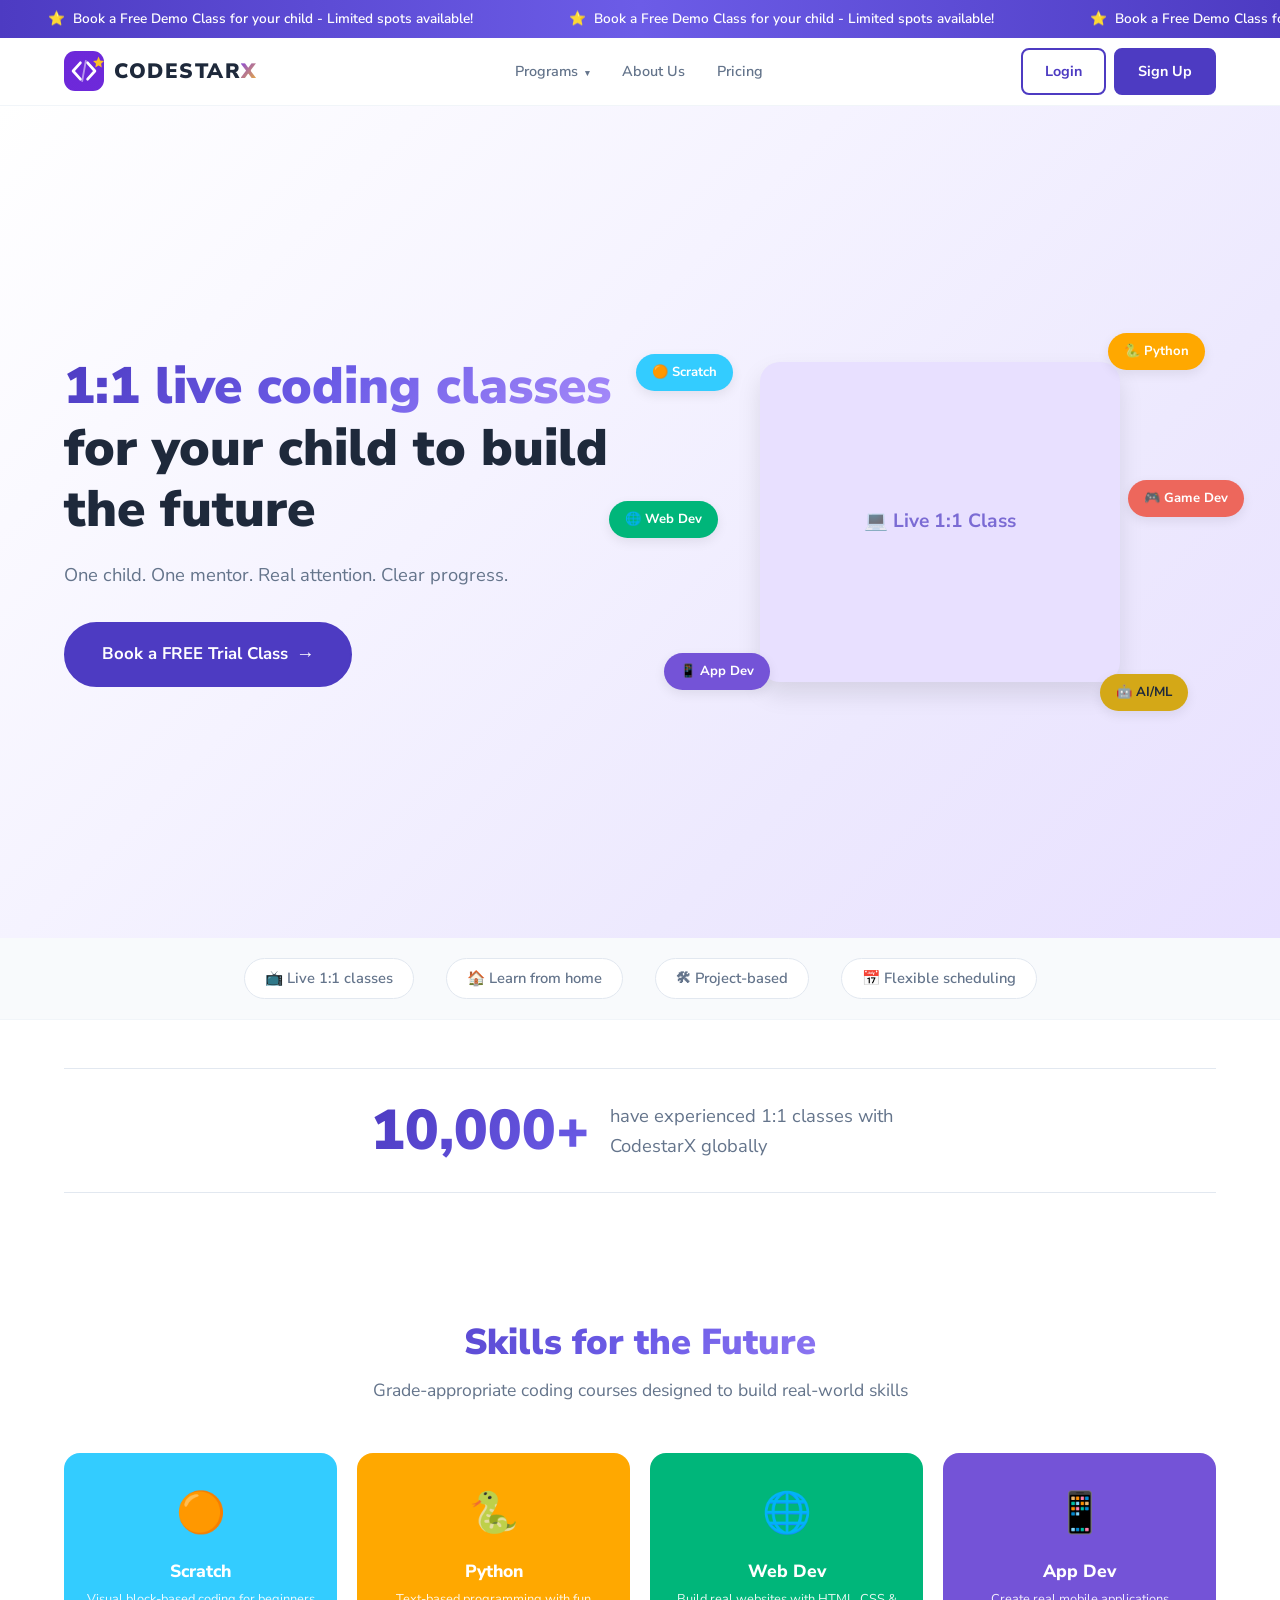
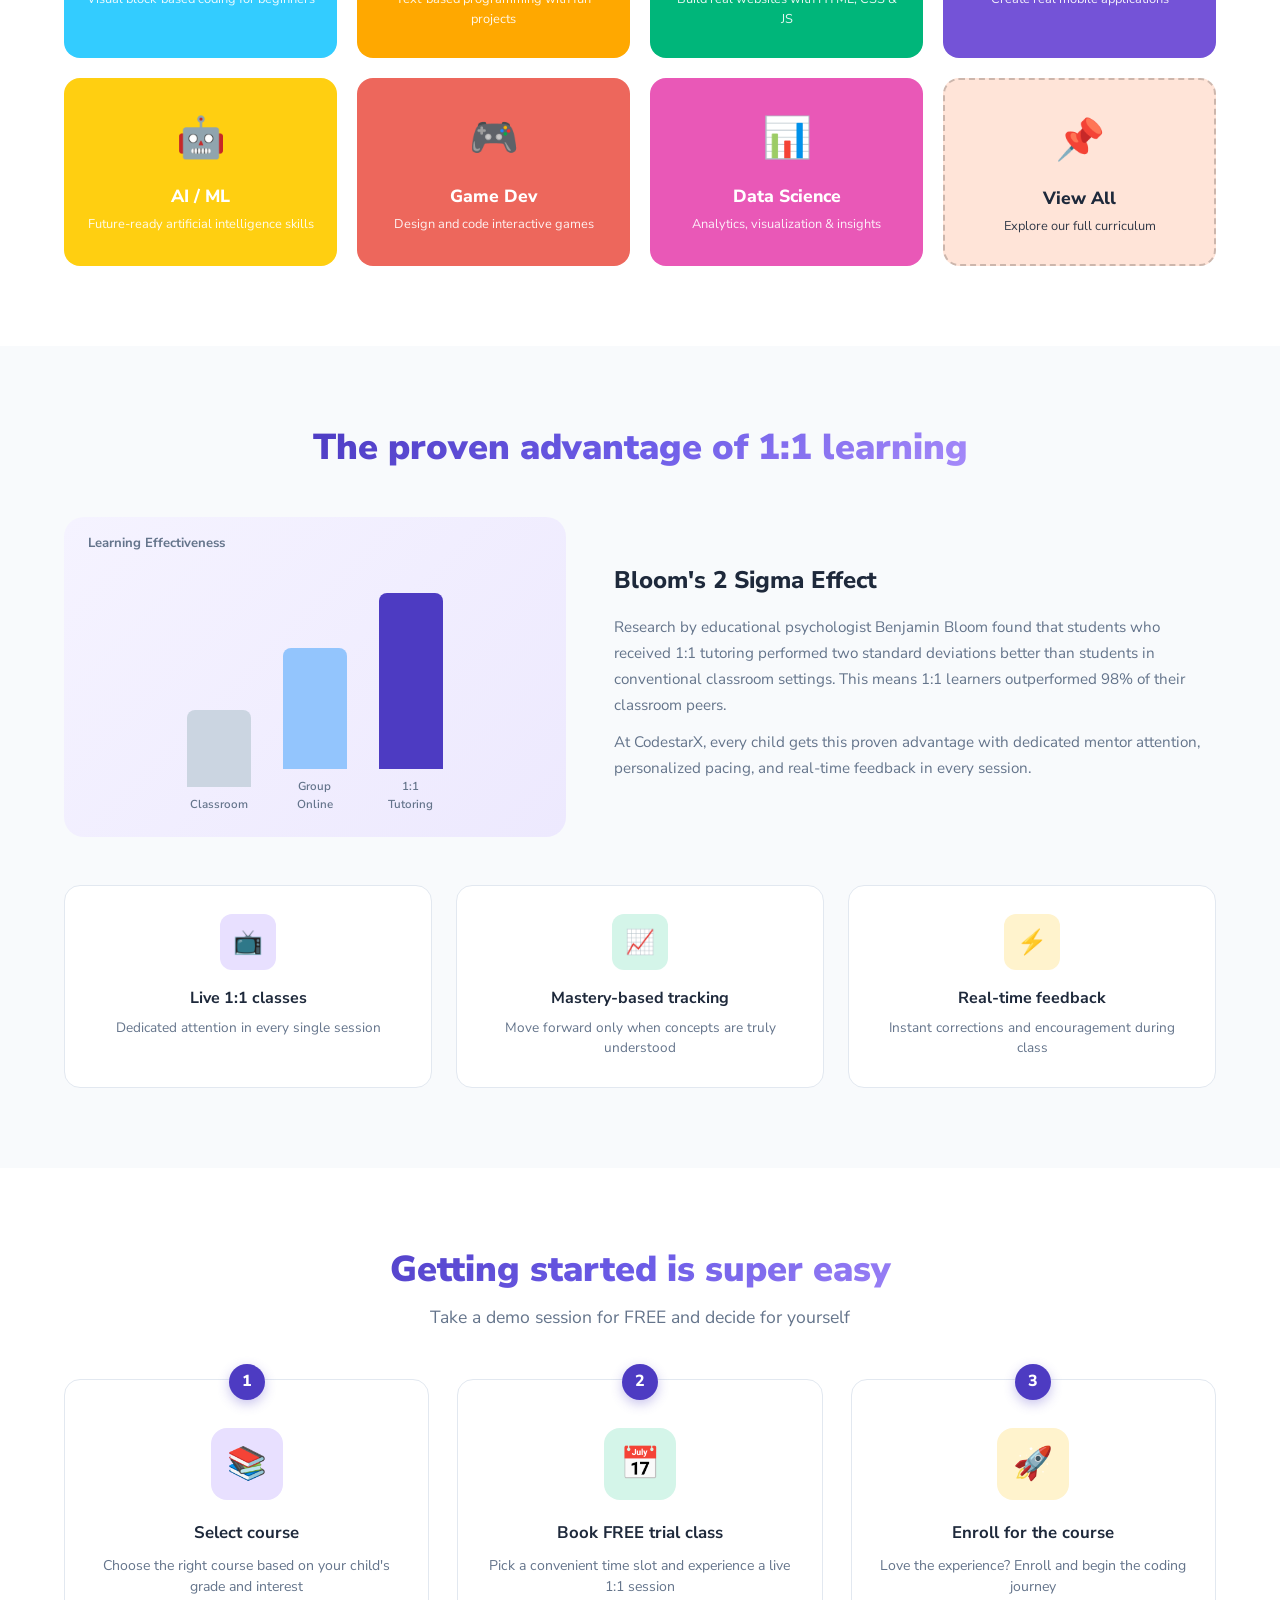
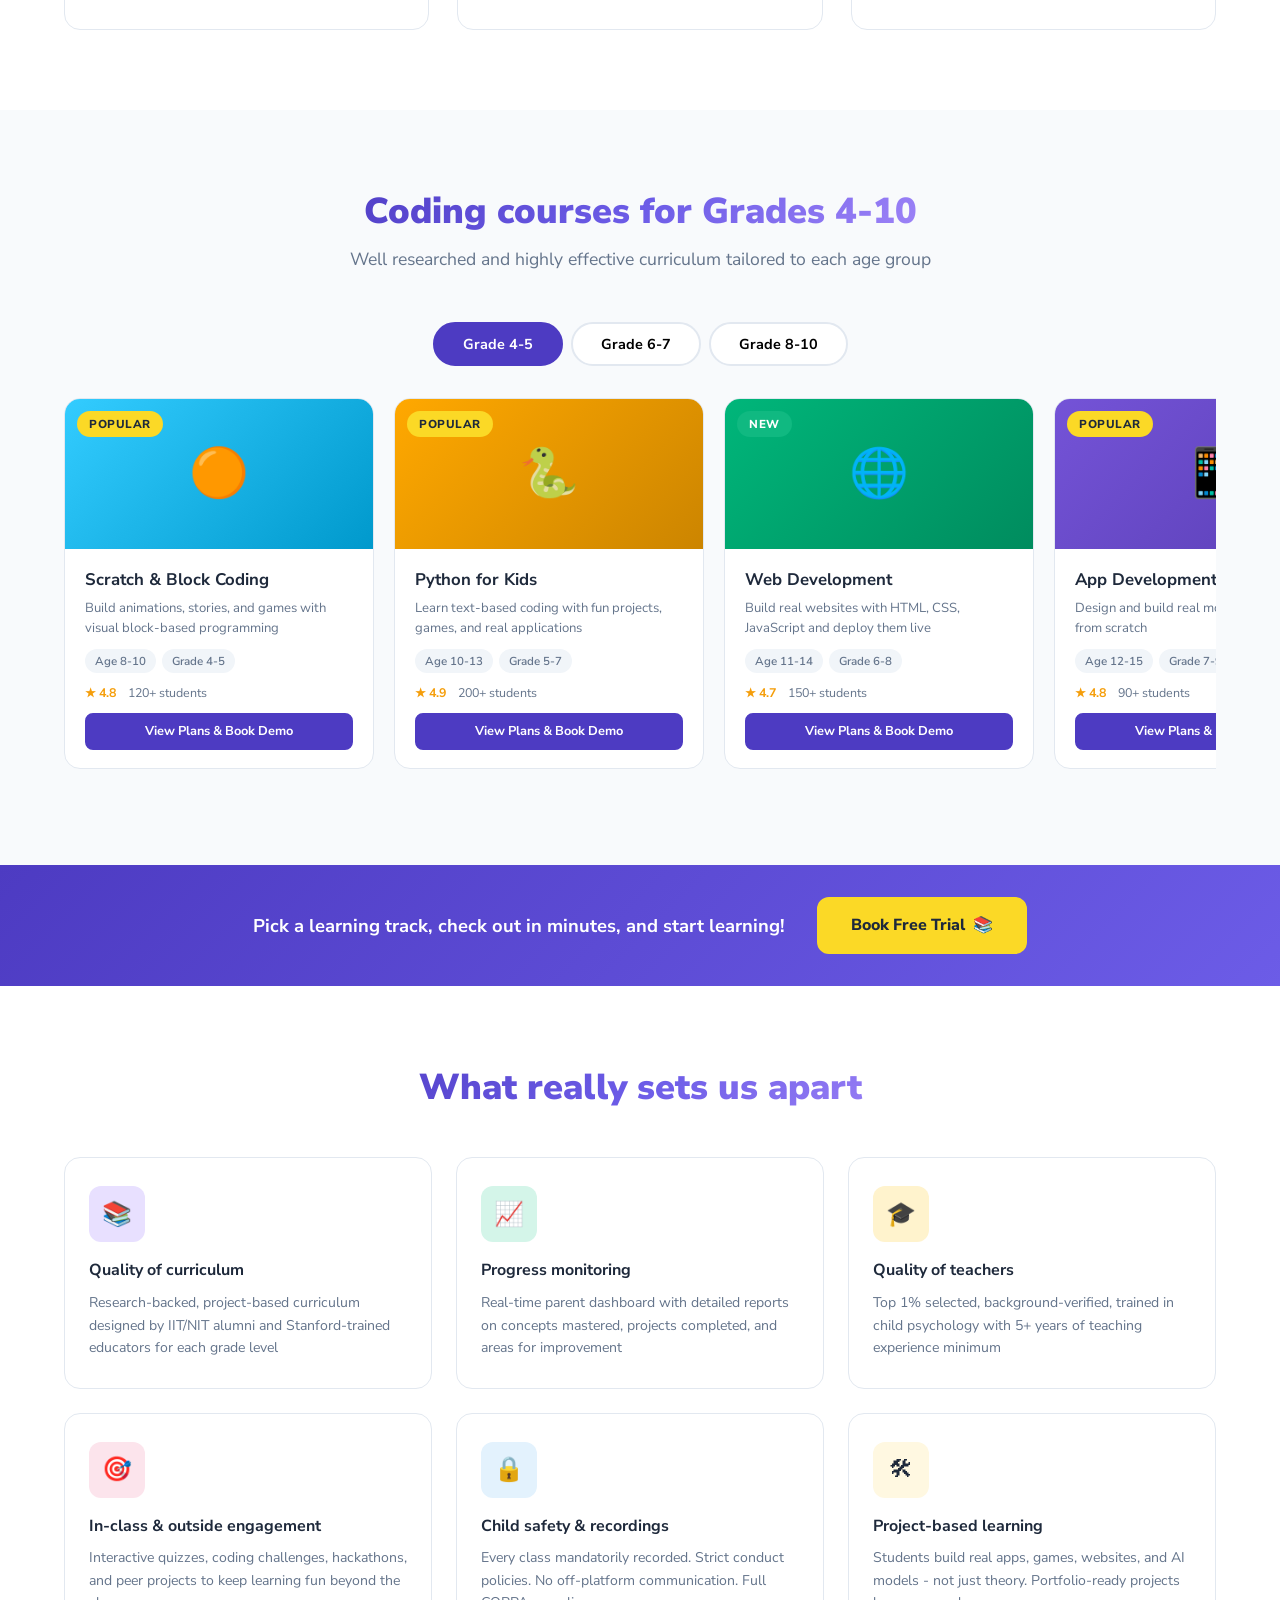
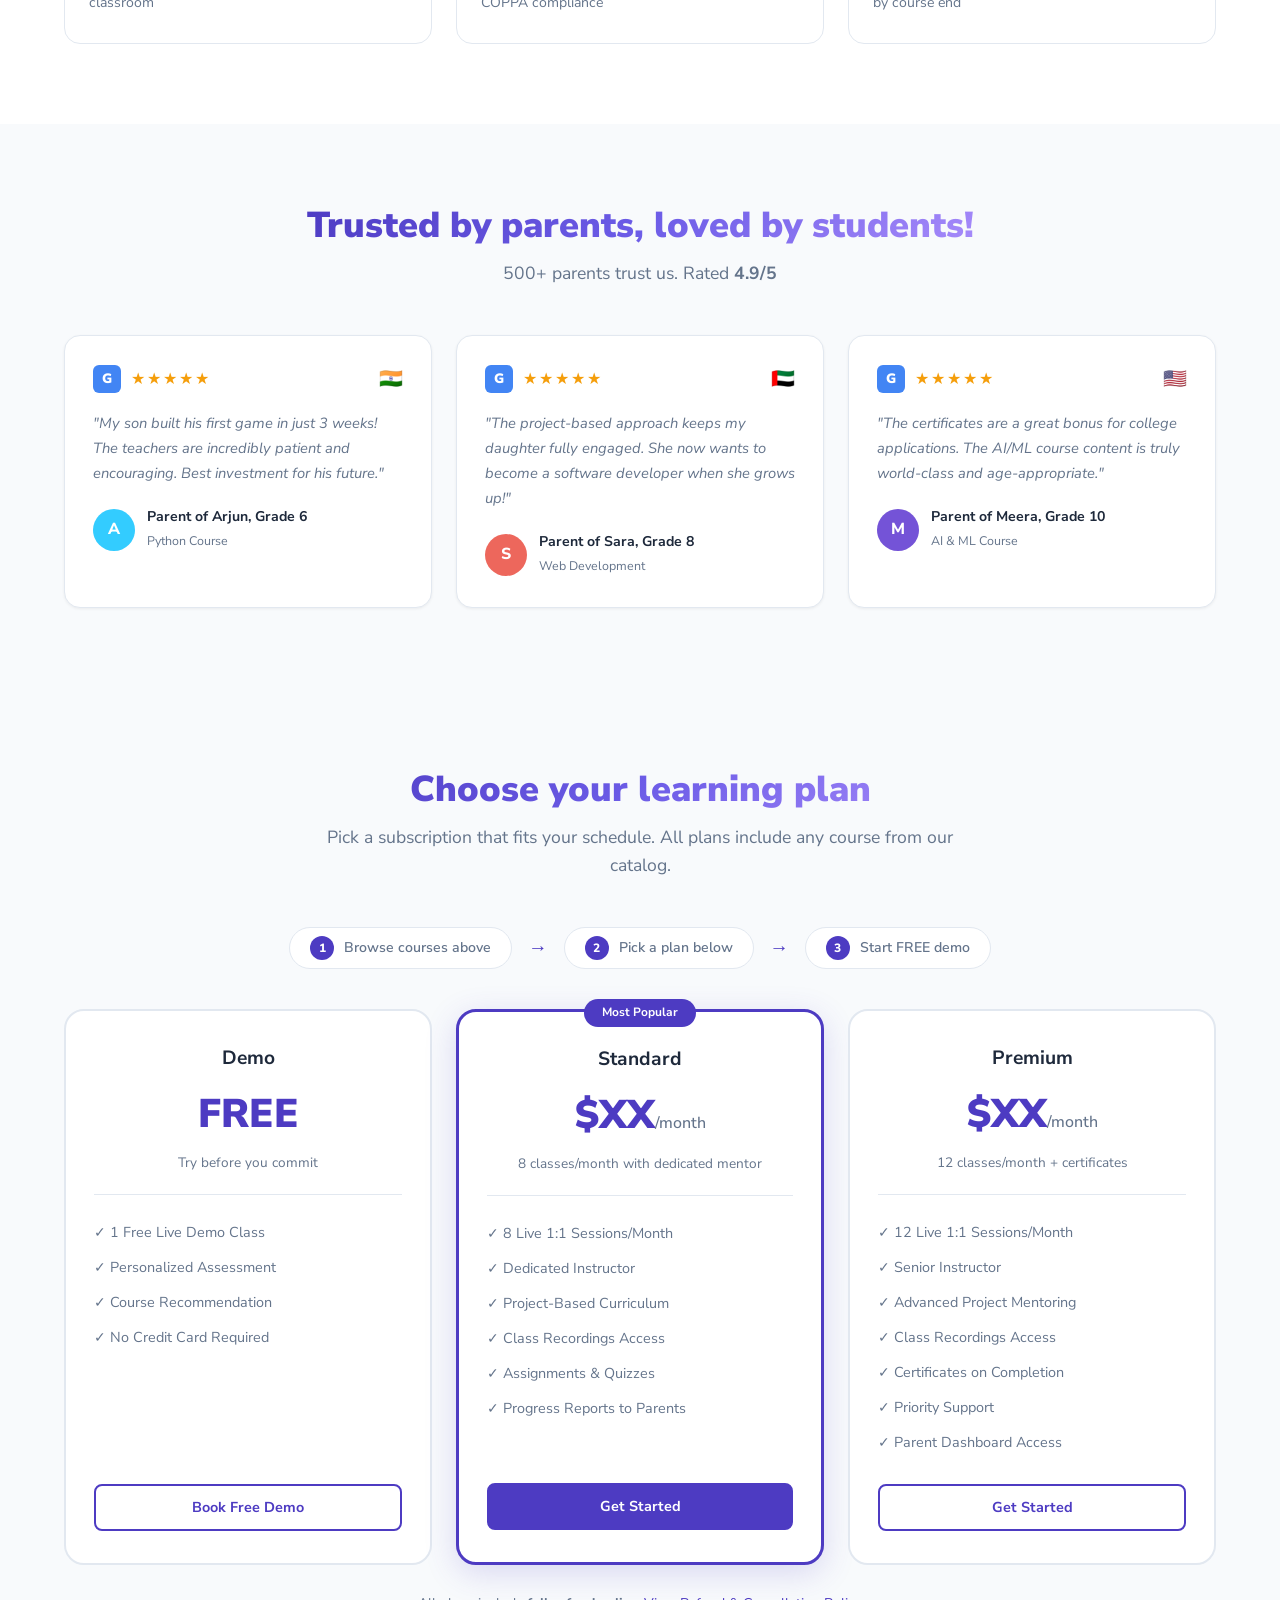
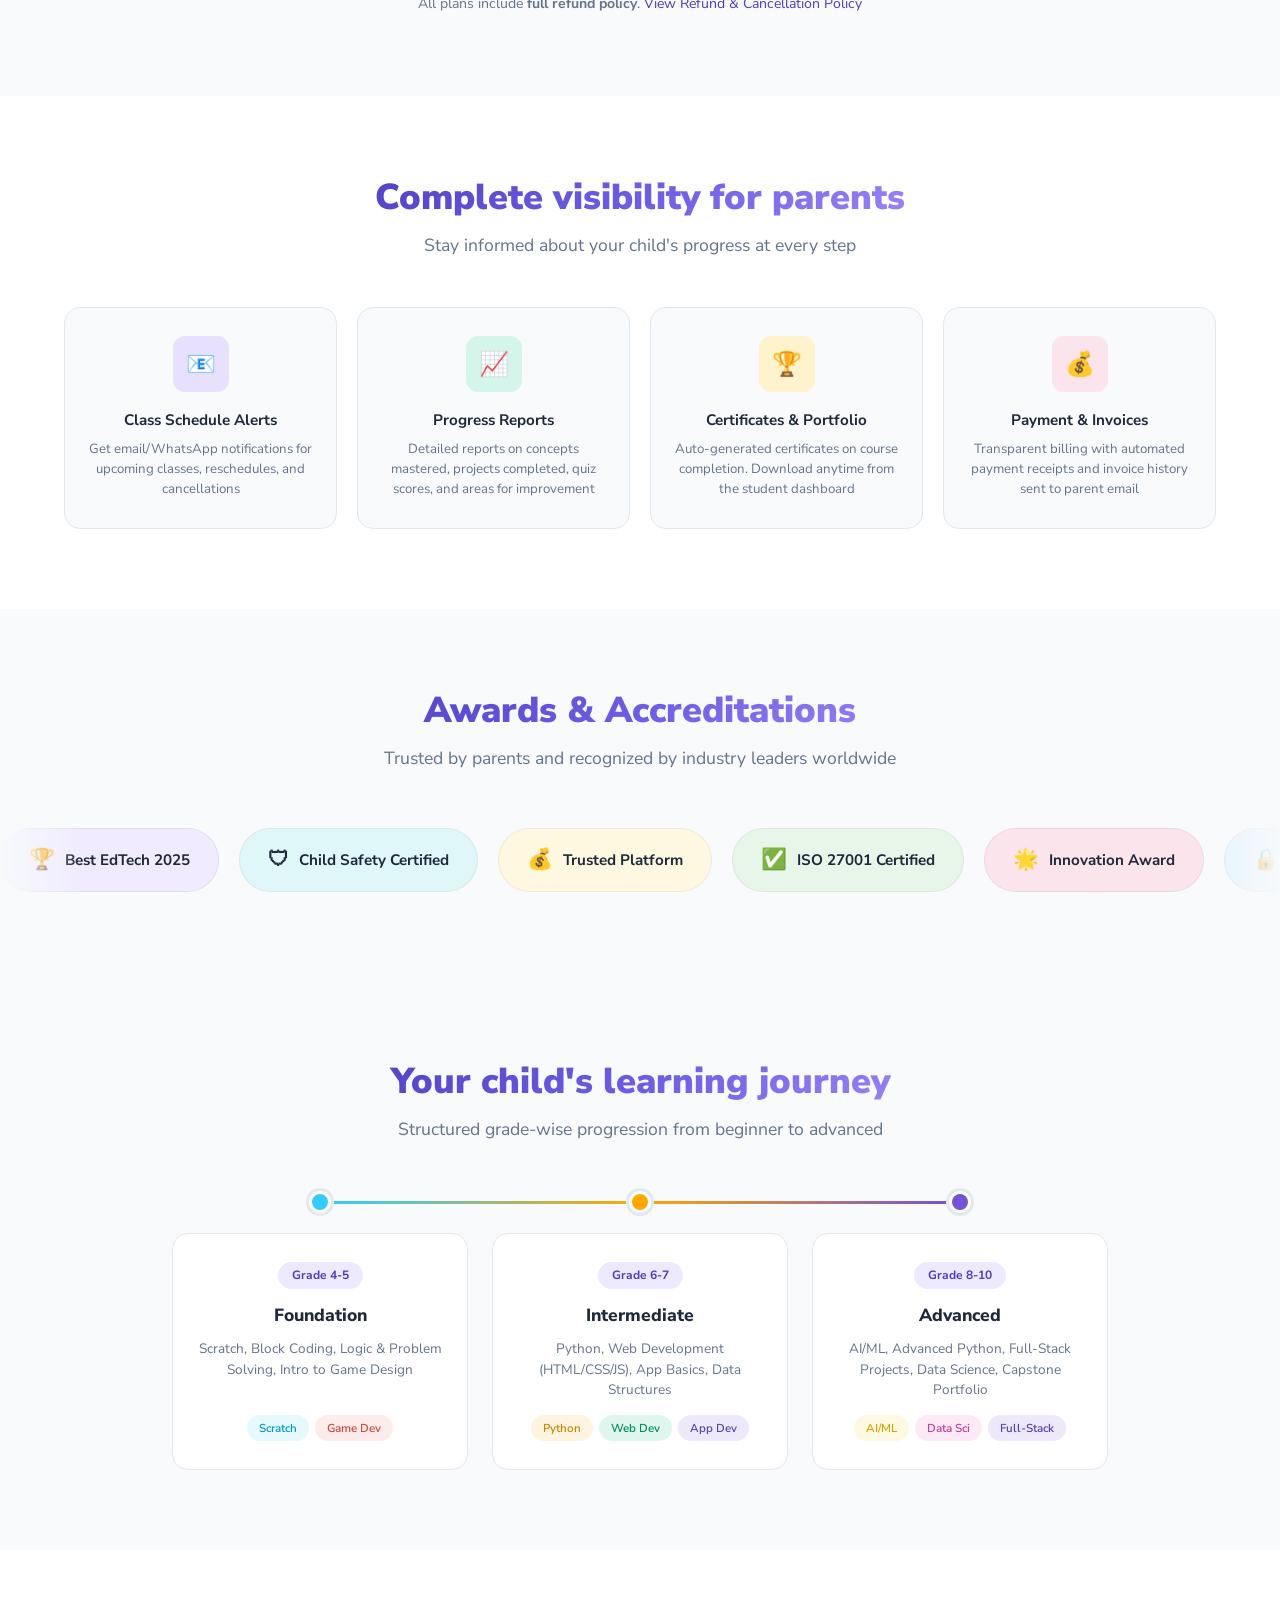
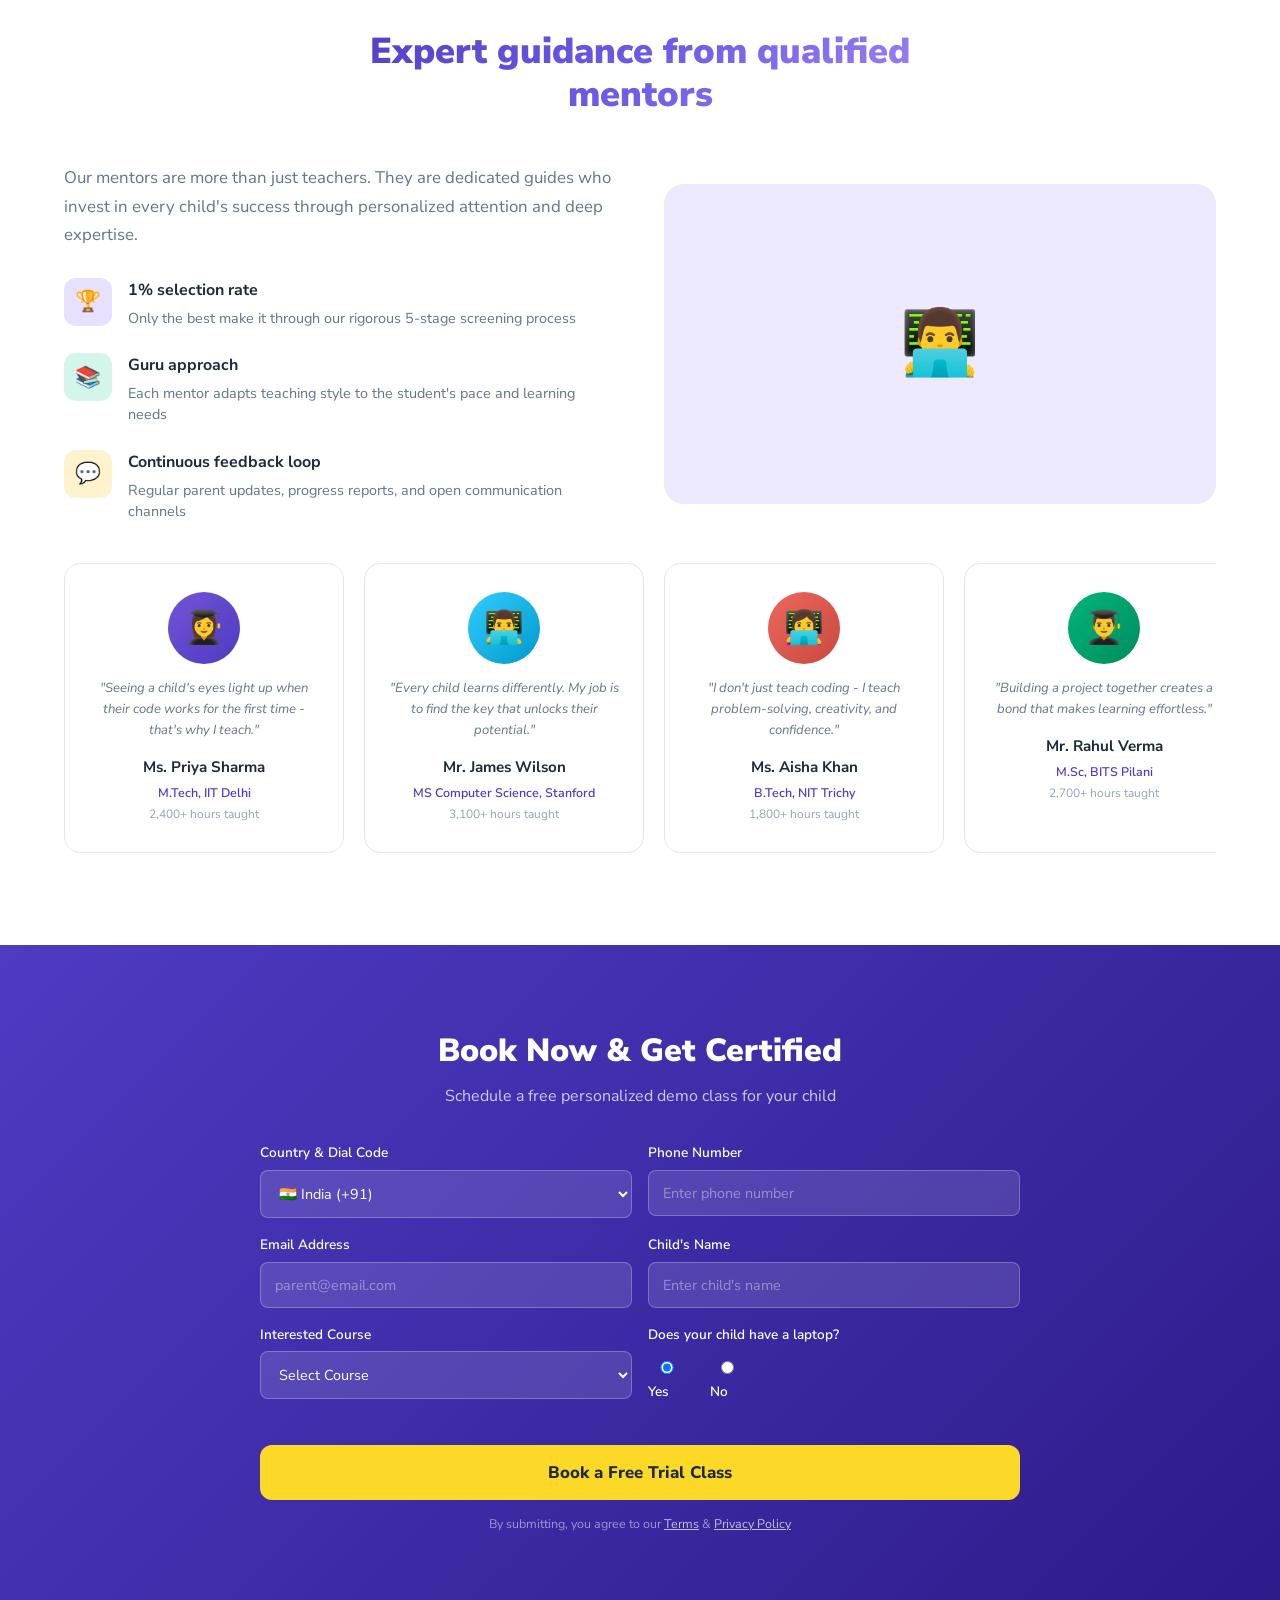
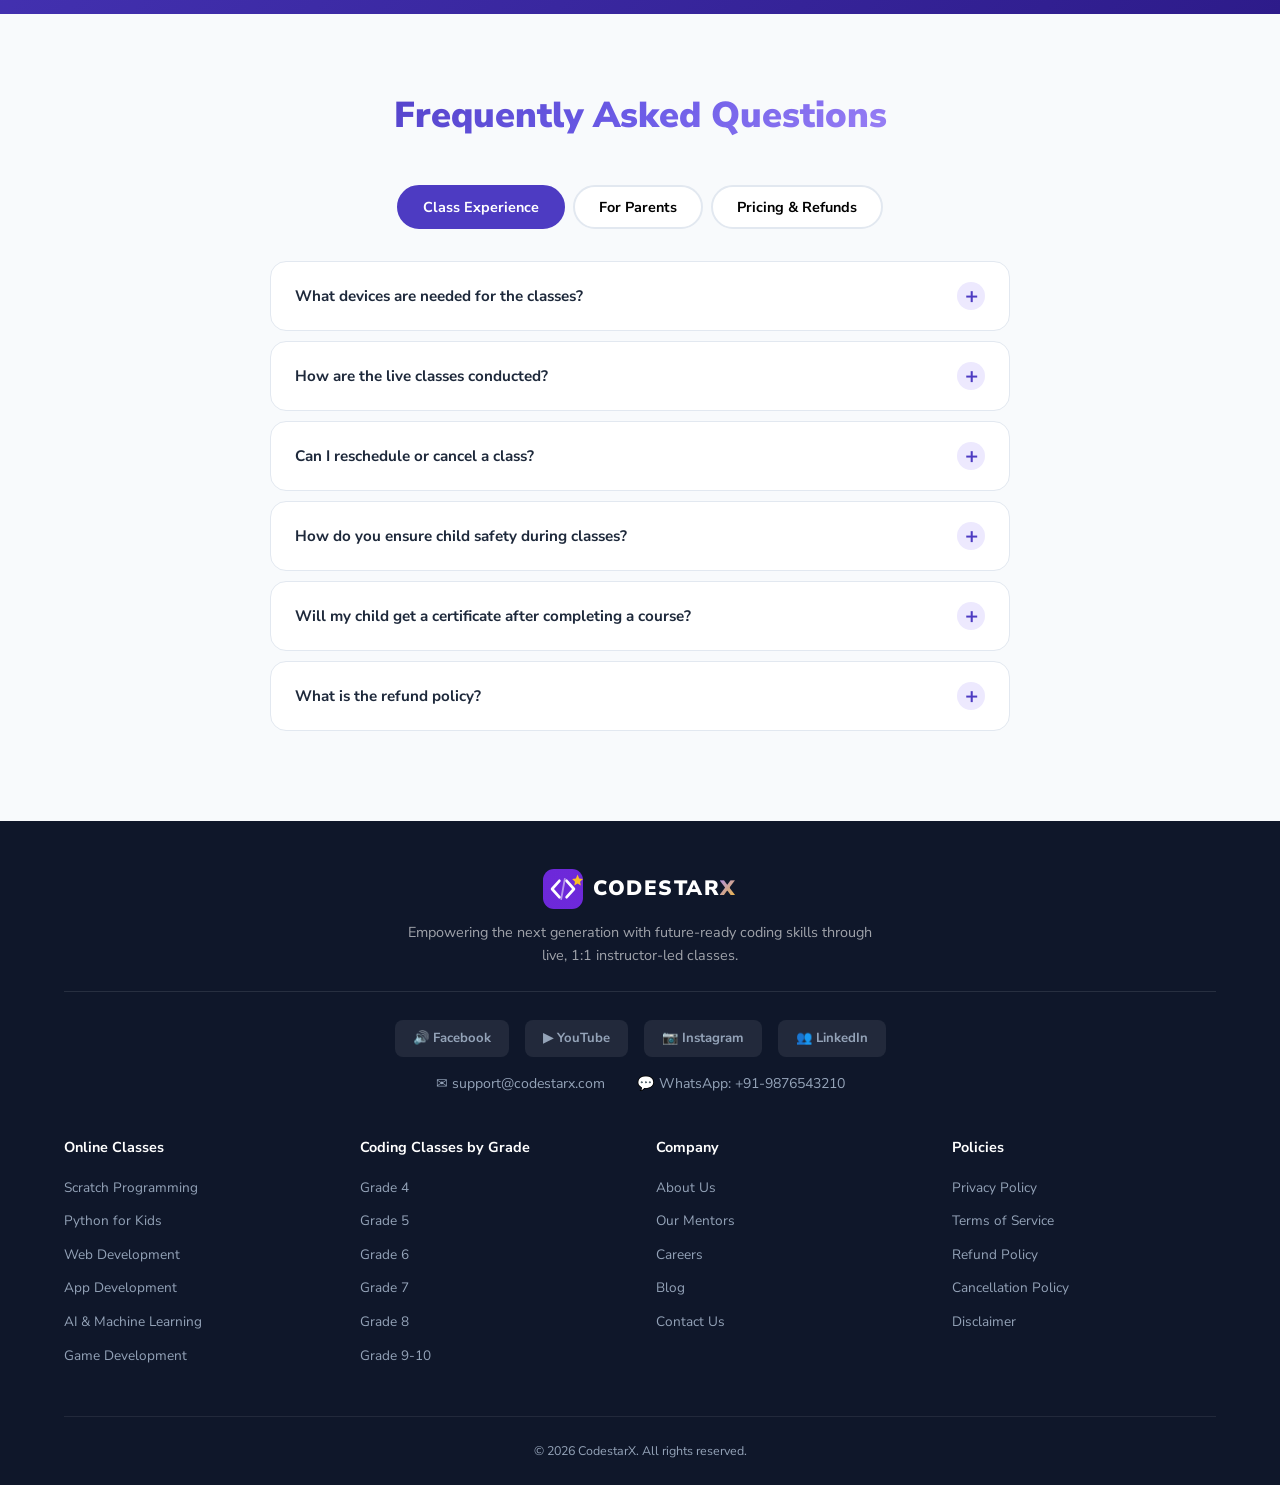
==== commit 32a5a35e: "first commit" ====
--- a/wireframe/index.html
+++ b/wireframe/index.html
@@ -3,7 +3,7 @@
 <head>
     <meta charset="UTF-8">
     <meta name="viewport" content="width=device-width, initial-scale=1.0">
-    <title>CodestarX - Build the Future | Coding Classes for Kids</title>
+    <title>CodestarX - Build the Future | 1:1 Live Coding Classes for Kids</title>
     <link rel="stylesheet" href="styles.css">
     <link href="https://fonts.googleapis.com/css2?family=Nunito+Sans:wght@400;500;600;700;800;900&display=swap" rel="stylesheet">
 </head>
@@ -31,7 +31,22 @@
     <header class="header" id="header">
         <div class="container header-inner">
             <a href="#hero" class="logo">
-                <img src="nextgen-logo.jpeg" alt="CodestarX" class="logo-img">
+                <span class="logo-icon">
+                    <svg viewBox="0 0 44 44" fill="none" xmlns="http://www.w3.org/2000/svg">
+                        <rect width="44" height="44" rx="12" fill="url(#lgH)"/>
+                        <path d="M18 13l-8 9 8 9" stroke="#fff" stroke-width="3" stroke-linecap="round" stroke-linejoin="round"/>
+                        <path d="M26 13l8 9-8 9" stroke="#fff" stroke-width="3" stroke-linecap="round" stroke-linejoin="round"/>
+                        <path d="M24 11l-4 22" stroke="rgba(255,255,255,0.5)" stroke-width="2" stroke-linecap="round"/>
+                        <polygon points="38,6 39.8,10.5 44,11 40.8,14 41.6,18.2 38,16 34.4,18.2 35.2,14 32,11 36.2,10.5" fill="#FBBF24"/>
+                        <defs>
+                            <linearGradient id="lgH" x1="0" y1="0" x2="44" y2="44">
+                                <stop offset="0%" stop-color="#6D28D9"/>
+                                <stop offset="50%" stop-color="#7C3AED"/>
+                                <stop offset="100%" stop-color="#4F46E5"/>
+                            </linearGradient>
+                        </defs>
+                    </svg>
+                </span>
                 <span class="logo-text">CODESTAR<span class="logo-x">X</span></span>
             </a>
             <nav class="main-nav" id="mainNav">
@@ -73,57 +88,63 @@
         </div>
     </header>
 
-    <!-- ========== 3. HERO SECTION ========== -->
+    <!-- ========== 3. HERO SECTION (Codeyoung Style - Light Gradient) ========== -->
     <section class="hero" id="hero">
         <div class="container hero-inner">
-            <p class="hero-explore">Explore the future of coding</p>
-            <h1 class="hero-heading">
-                Dream<span class="dot dot-red">.</span>
-                Discover<span class="dot dot-green">.</span>
-                Code<span class="dot dot-cyan">.</span>
-            </h1>
-            <a href="#booking" class="btn btn-primary btn-large hero-cta">Start Your Child's Journey</a>
-
-            <div class="hero-bottom">
-                <div class="hero-trust-left">
-                    <span>&#128737; Child-Safe Platform</span>
-                    <span>&#9733; 4.9 Rated by Parents</span>
-                    <span>&#128274; 100% Data Protected</span>
-                </div>
-                <div class="hero-project-right">
-                    <span>&#128187; Project-based learning</span>
-                    <span>Live 1:1 classes with expert teachers</span>
-                </div>
-            </div>
-        </div>
-
-        <!-- Stats Bar -->
-        <div class="stats-bar">
-            <div class="container stats-bar-inner">
-                <div class="stat-item">
-                    <strong>10K+</strong>
-                    <span>Students</span>
-                </div>
-                <div class="stat-divider"></div>
-                <div class="stat-item">
-                    <strong>500+</strong>
-                    <span>Teachers</span>
-                </div>
-                <div class="stat-divider"></div>
-                <div class="stat-item">
-                    <strong>15+</strong>
-                    <span>Countries</span>
-                </div>
-            </div>
-        </div>
-    </section>
-
-    <!-- ========== 4. SKILLS FOR SUCCESS ========== -->
+            <div class="hero-left">
+                <h1 class="hero-heading">
+                    <span class="gradient-text">1:1 live coding classes</span> for your child to build the future
+                </h1>
+                <p class="hero-subtitle">One child. One mentor. Real attention. Clear progress.</p>
+                <a href="#booking" class="btn btn-primary btn-large hero-cta">
+                    Book a FREE Trial Class <span class="btn-arrow">&#8594;</span>
+                </a>
+            </div>
+            <div class="hero-right">
+                <div class="hero-image-placeholder">
+                    <div class="hero-placeholder-text">&#128187; Live 1:1 Class</div>
+                </div>
+                <!-- Floating subject labels -->
+                <div class="hero-label hero-label-scratch">&#128992; Scratch</div>
+                <div class="hero-label hero-label-python">&#128013; Python</div>
+                <div class="hero-label hero-label-webdev">&#127760; Web Dev</div>
+                <div class="hero-label hero-label-appdev">&#128241; App Dev</div>
+                <div class="hero-label hero-label-aiml">&#129302; AI/ML</div>
+                <div class="hero-label hero-label-gamedev">&#127918; Game Dev</div>
+            </div>
+        </div>
+    </section>
+
+    <!-- ========== 4. ACHIEVEMENT INFO BAR ========== -->
+    <section class="info-bar">
+        <div class="container">
+            <div class="info-pills">
+                <div class="info-pill">&#128250; Live 1:1 classes</div>
+                <div class="info-pill">&#127968; Learn from home</div>
+                <div class="info-pill">&#128736; Project-based</div>
+                <div class="info-pill">&#128197; Flexible scheduling</div>
+            </div>
+        </div>
+    </section>
+
+    <!-- ========== 5. STUDENT COUNT BAR ========== -->
+    <section class="student-count-bar">
+        <div class="container">
+            <div class="student-count-divider"></div>
+            <div class="student-count-inner">
+                <div class="student-count-number" id="studentCounter">10,000+</div>
+                <div class="student-count-text">have experienced 1:1 classes with CodestarX globally</div>
+            </div>
+            <div class="student-count-divider"></div>
+        </div>
+    </section>
+
+    <!-- ========== 6. SKILLS FOR THE FUTURE ========== -->
     <section class="section skills" id="programs">
         <div class="container">
             <div class="section-header">
-                <h2>Skills for Success</h2>
-                <p>Explore our grade-appropriate coding courses designed to build real-world skills</p>
+                <h2 class="gradient-text">Skills for the Future</h2>
+                <p>Grade-appropriate coding courses designed to build real-world skills</p>
             </div>
             <div class="skills-grid">
                 <div class="skill-card" style="background: #33CCFF;">
@@ -170,441 +191,600 @@
         </div>
     </section>
 
-    <!-- ========== 5. WHY CHOOSE CODESTARX ========== -->
-    <section class="section why-choose" id="why-us">
-        <div class="container">
-            <div class="why-choose-inner">
-                <div class="why-choose-visual">
-                    <div class="why-visual-box">
-                        <div class="why-visual-emoji">&#127891;&#8205;</div>
-                        <p>Student learning with an expert instructor on screen</p>
-                        <div class="why-play-btn">&#9654;</div>
-                    </div>
-                </div>
-                <div class="why-choose-content">
-                    <h2>Why Choose <span class="underline-yellow">CodestarX</span></h2>
-                    <div class="value-props">
-                        <div class="value-prop">
-                            <div class="vp-icon">&#9733;</div>
-                            <div>
-                                <h4>Certified Expert Instructors</h4>
-                                <p>Background-verified teachers trained in child education with 5+ years experience</p>
-                            </div>
-                        </div>
-                        <div class="value-prop">
-                            <div class="vp-icon">&#128218;</div>
-                            <div>
-                                <h4>Project-Based Curriculum</h4>
-                                <p>Hands-on learning with real projects - not just theory and lectures</p>
-                            </div>
-                        </div>
-                        <div class="value-prop">
-                            <div class="vp-icon">&#127942;</div>
-                            <div>
-                                <h4>Recognized Certifications</h4>
-                                <p>Auto-generated certificates on course completion for college readiness</p>
-                            </div>
-                        </div>
-                        <div class="value-prop">
-                            <div class="vp-icon">&#128274;</div>
-                            <div>
-                                <h4>Child Safety First</h4>
-                                <p>Mandatory class recordings, strict conduct policies, full data privacy</p>
-                            </div>
-                        </div>
-                        <div class="value-prop">
-                            <div class="vp-icon">&#127760;</div>
-                            <div>
-                                <h4>Learn from Anywhere</h4>
-                                <p>Live classes with timezone-aware scheduling across 15+ countries</p>
-                            </div>
-                        </div>
-                    </div>
-                </div>
-            </div>
-        </div>
-    </section>
-
-    <!-- ========== 6. CHOOSE YOUR COURSE ========== -->
+    <!-- ========== 7. PROVEN ADVANTAGE ========== -->
+    <section class="section proven-advantage" id="proven-advantage">
+        <div class="container">
+            <div class="section-header">
+                <h2 class="gradient-text">The proven advantage of 1:1 learning</h2>
+            </div>
+            <div class="proven-inner">
+                <div class="proven-visual">
+                    <div class="proven-chart-box">
+                        <div class="chart-bar chart-bar-1">
+                            <div class="chart-fill" style="height: 35%;"></div>
+                            <span class="chart-label">Classroom</span>
+                        </div>
+                        <div class="chart-bar chart-bar-2">
+                            <div class="chart-fill" style="height: 55%;"></div>
+                            <span class="chart-label">Group Online</span>
+                        </div>
+                        <div class="chart-bar chart-bar-3">
+                            <div class="chart-fill" style="height: 95%;"></div>
+                            <span class="chart-label">1:1 Tutoring</span>
+                        </div>
+                        <div class="chart-title">Learning Effectiveness</div>
+                    </div>
+                </div>
+                <div class="proven-content">
+                    <h3>Bloom's 2 Sigma Effect</h3>
+                    <p>Research by educational psychologist Benjamin Bloom found that students who received 1:1 tutoring performed two standard deviations better than students in conventional classroom settings. This means 1:1 learners outperformed 98% of their classroom peers.</p>
+                    <p>At CodestarX, every child gets this proven advantage with dedicated mentor attention, personalized pacing, and real-time feedback in every session.</p>
+                </div>
+            </div>
+            <div class="advantage-cards">
+                <div class="advantage-card">
+                    <div class="advantage-icon" style="background: #E8E0FF;">&#128250;</div>
+                    <h4>Live 1:1 classes</h4>
+                    <p>Dedicated attention in every single session</p>
+                </div>
+                <div class="advantage-card">
+                    <div class="advantage-icon" style="background: #D4F5E9;">&#128200;</div>
+                    <h4>Mastery-based tracking</h4>
+                    <p>Move forward only when concepts are truly understood</p>
+                </div>
+                <div class="advantage-card">
+                    <div class="advantage-icon" style="background: #FFF3CD;">&#9889;</div>
+                    <h4>Real-time feedback</h4>
+                    <p>Instant corrections and encouragement during class</p>
+                </div>
+            </div>
+        </div>
+    </section>
+
+    <!-- ========== 8. GETTING STARTED ========== -->
+    <section class="section getting-started" id="getting-started">
+        <div class="container">
+            <div class="section-header">
+                <h2 class="gradient-text">Getting started is super easy</h2>
+                <p>Take a demo session for FREE and decide for yourself</p>
+            </div>
+            <div class="steps-grid">
+                <div class="step-card">
+                    <div class="step-number">1</div>
+                    <div class="step-icon-box" style="background: #E8E0FF;">&#128218;</div>
+                    <h4>Select course</h4>
+                    <p>Choose the right course based on your child's grade and interest</p>
+                </div>
+                <div class="step-card">
+                    <div class="step-number">2</div>
+                    <div class="step-icon-box" style="background: #D4F5E9;">&#128197;</div>
+                    <h4>Book FREE trial class</h4>
+                    <p>Pick a convenient time slot and experience a live 1:1 session</p>
+                </div>
+                <div class="step-card">
+                    <div class="step-number">3</div>
+                    <div class="step-icon-box" style="background: #FFF3CD;">&#128640;</div>
+                    <h4>Enroll for the course</h4>
+                    <p>Love the experience? Enroll and begin the coding journey</p>
+                </div>
+            </div>
+        </div>
+    </section>
+
+    <!-- ========== 9. COURSE CARDS ========== -->
     <section class="section courses" id="courses">
         <div class="container">
             <div class="section-header">
-                <h2>Choose Your Course</h2>
-                <p>Structured, grade-wise progression from beginner to advanced</p>
+                <h2 class="gradient-text">Coding courses for Grades 4-10</h2>
+                <p>Well researched and highly effective curriculum tailored to each age group</p>
             </div>
             <div class="grade-filters">
-                <button class="grade-btn active">All</button>
-                <button class="grade-btn">Grade 4-5</button>
+                <button class="grade-btn active">Grade 4-5</button>
                 <button class="grade-btn">Grade 6-7</button>
                 <button class="grade-btn">Grade 8-10</button>
-            </div>
-            <div class="subject-filters">
-                <button class="subject-btn active">All Subjects</button>
-                <button class="subject-btn">Scratch</button>
-                <button class="subject-btn">Python</button>
-                <button class="subject-btn">Web Dev</button>
-                <button class="subject-btn">App Dev</button>
-                <button class="subject-btn">AI/ML</button>
-                <button class="subject-btn">Game Dev</button>
             </div>
             <div class="course-scroll">
                 <div class="course-card">
                     <div class="course-img" style="background: linear-gradient(135deg, #33CCFF, #0099CC);">
+                        <span class="course-badge badge-popular">Popular</span>
                         <span class="course-emoji">&#128992;</span>
-                        <span class="course-grade-tag">Grade 4-5</span>
                     </div>
                     <div class="course-body">
                         <h4>Scratch & Block Coding</h4>
+                        <p class="course-desc">Build animations, stories, and games with visual block-based programming</p>
+                        <div class="course-tags">
+                            <span class="tag">Age 8-10</span>
+                            <span class="tag">Grade 4-5</span>
+                        </div>
                         <div class="course-meta">
                             <span class="rating">&#9733; 4.8</span>
                             <span>120+ students</span>
                         </div>
-                        <div class="course-pricing">
-                            <span class="price">$19<small>/class</small></span>
-                            <span class="price-old">$29</span>
-                        </div>
-                        <a href="#booking" class="btn btn-primary btn-small btn-full">Book Demo</a>
+                        <a href="#pricing" class="btn btn-primary btn-small btn-full">View Plans & Book Demo</a>
                     </div>
                 </div>
                 <div class="course-card">
                     <div class="course-img" style="background: linear-gradient(135deg, #FFA800, #CC8500);">
+                        <span class="course-badge badge-popular">Popular</span>
                         <span class="course-emoji">&#128013;</span>
-                        <span class="course-grade-tag">Grade 5-7</span>
                     </div>
                     <div class="course-body">
                         <h4>Python for Kids</h4>
+                        <p class="course-desc">Learn text-based coding with fun projects, games, and real applications</p>
+                        <div class="course-tags">
+                            <span class="tag">Age 10-13</span>
+                            <span class="tag">Grade 5-7</span>
+                        </div>
                         <div class="course-meta">
                             <span class="rating">&#9733; 4.9</span>
                             <span>200+ students</span>
                         </div>
-                        <div class="course-pricing">
-                            <span class="price">$22<small>/class</small></span>
-                            <span class="price-old">$35</span>
-                        </div>
-                        <a href="#booking" class="btn btn-primary btn-small btn-full">Book Demo</a>
+                        <a href="#pricing" class="btn btn-primary btn-small btn-full">View Plans &amp; Book Demo</a>
                     </div>
                 </div>
                 <div class="course-card">
                     <div class="course-img" style="background: linear-gradient(135deg, #00B67A, #008C5E);">
+                        <span class="course-badge badge-new">New</span>
                         <span class="course-emoji">&#127760;</span>
-                        <span class="course-grade-tag">Grade 6-8</span>
                     </div>
                     <div class="course-body">
                         <h4>Web Development</h4>
+                        <p class="course-desc">Build real websites with HTML, CSS, JavaScript and deploy them live</p>
+                        <div class="course-tags">
+                            <span class="tag">Age 11-14</span>
+                            <span class="tag">Grade 6-8</span>
+                        </div>
                         <div class="course-meta">
                             <span class="rating">&#9733; 4.7</span>
                             <span>150+ students</span>
                         </div>
-                        <div class="course-pricing">
-                            <span class="price">$25<small>/class</small></span>
-                            <span class="price-old">$40</span>
-                        </div>
-                        <a href="#booking" class="btn btn-primary btn-small btn-full">Book Demo</a>
+                        <a href="#pricing" class="btn btn-primary btn-small btn-full">View Plans &amp; Book Demo</a>
                     </div>
                 </div>
                 <div class="course-card">
                     <div class="course-img" style="background: linear-gradient(135deg, #7453D7, #5A3FB5);">
+                        <span class="course-badge badge-popular">Popular</span>
                         <span class="course-emoji">&#128241;</span>
-                        <span class="course-grade-tag">Grade 7-9</span>
                     </div>
                     <div class="course-body">
                         <h4>App Development</h4>
+                        <p class="course-desc">Design and build real mobile applications from scratch</p>
+                        <div class="course-tags">
+                            <span class="tag">Age 12-15</span>
+                            <span class="tag">Grade 7-9</span>
+                        </div>
                         <div class="course-meta">
                             <span class="rating">&#9733; 4.8</span>
                             <span>90+ students</span>
                         </div>
-                        <div class="course-pricing">
-                            <span class="price">$28<small>/class</small></span>
-                            <span class="price-old">$42</span>
-                        </div>
-                        <a href="#booking" class="btn btn-primary btn-small btn-full">Book Demo</a>
+                        <a href="#pricing" class="btn btn-primary btn-small btn-full">View Plans &amp; Book Demo</a>
                     </div>
                 </div>
                 <div class="course-card">
-                    <div class="course-img" style="background: linear-gradient(135deg, #FFCF11, #CCa500);">
+                    <div class="course-img" style="background: linear-gradient(135deg, #FFCF11, #CCA500);">
+                        <span class="course-badge badge-new">New</span>
                         <span class="course-emoji">&#129302;</span>
-                        <span class="course-grade-tag">Grade 8-10</span>
                     </div>
                     <div class="course-body">
                         <h4>AI & Machine Learning</h4>
+                        <p class="course-desc">Explore artificial intelligence, machine learning models, and smart projects</p>
+                        <div class="course-tags">
+                            <span class="tag">Age 13-16</span>
+                            <span class="tag">Grade 8-10</span>
+                        </div>
                         <div class="course-meta">
                             <span class="rating">&#9733; 4.9</span>
                             <span>80+ students</span>
                         </div>
-                        <div class="course-pricing">
-                            <span class="price">$30<small>/class</small></span>
-                            <span class="price-old">$45</span>
-                        </div>
-                        <a href="#booking" class="btn btn-primary btn-small btn-full">Book Demo</a>
+                        <a href="#pricing" class="btn btn-primary btn-small btn-full">View Plans &amp; Book Demo</a>
                     </div>
                 </div>
                 <div class="course-card">
                     <div class="course-img" style="background: linear-gradient(135deg, #ED675C, #C84A40);">
+                        <span class="course-badge badge-popular">Popular</span>
                         <span class="course-emoji">&#127918;</span>
-                        <span class="course-grade-tag">Grade 5-8</span>
                     </div>
                     <div class="course-body">
                         <h4>Game Development</h4>
+                        <p class="course-desc">Design, code, and publish interactive games with real game engines</p>
+                        <div class="course-tags">
+                            <span class="tag">Age 10-14</span>
+                            <span class="tag">Grade 5-8</span>
+                        </div>
                         <div class="course-meta">
                             <span class="rating">&#9733; 4.8</span>
                             <span>110+ students</span>
                         </div>
-                        <div class="course-pricing">
-                            <span class="price">$24<small>/class</small></span>
-                            <span class="price-old">$38</span>
-                        </div>
-                        <a href="#booking" class="btn btn-primary btn-small btn-full">Book Demo</a>
-                    </div>
-                </div>
-            </div>
-        </div>
-    </section>
-
-    <!-- ========== 7. STUDENT SPOTLIGHT ========== -->
+                        <a href="#pricing" class="btn btn-primary btn-small btn-full">View Plans &amp; Book Demo</a>
+                    </div>
+                </div>
+            </div>
+        </div>
+    </section>
+
+    <!-- ========== NEW: QUICK CHECKOUT CTA STRIP (Codeyoung style) ========== -->
+    <section class="checkout-strip">
+        <div class="container">
+            <div class="checkout-strip-inner">
+                <div class="checkout-strip-text">Pick a learning track, check out in minutes, and start learning!</div>
+                <a href="#booking" class="btn btn-accent btn-large">Book Free Trial <span>&#128218;</span></a>
+            </div>
+        </div>
+    </section>
+
+    <!-- ========== 10. WHAT SETS US APART ========== -->
+    <section class="section why-choose" id="why-us">
+        <div class="container">
+            <div class="section-header">
+                <h2 class="gradient-text">What really sets us apart</h2>
+            </div>
+            <div class="features-grid">
+                <div class="feature-card">
+                    <div class="feature-icon" style="background: #E8E0FF;">&#128218;</div>
+                    <h4>Quality of curriculum</h4>
+                    <p>Research-backed, project-based curriculum designed by IIT/NIT alumni and Stanford-trained educators for each grade level</p>
+                </div>
+                <div class="feature-card">
+                    <div class="feature-icon" style="background: #D4F5E9;">&#128200;</div>
+                    <h4>Progress monitoring</h4>
+                    <p>Real-time parent dashboard with detailed reports on concepts mastered, projects completed, and areas for improvement</p>
+                </div>
+                <div class="feature-card">
+                    <div class="feature-icon" style="background: #FFF3CD;">&#127891;</div>
+                    <h4>Quality of teachers</h4>
+                    <p>Top 1% selected, background-verified, trained in child psychology with 5+ years of teaching experience minimum</p>
+                </div>
+                <div class="feature-card">
+                    <div class="feature-icon" style="background: #FCE4EC;">&#127919;</div>
+                    <h4>In-class & outside engagement</h4>
+                    <p>Interactive quizzes, coding challenges, hackathons, and peer projects to keep learning fun beyond the classroom</p>
+                </div>
+                <div class="feature-card">
+                    <div class="feature-icon" style="background: #E3F2FD;">&#128274;</div>
+                    <h4>Child safety & recordings</h4>
+                    <p>Every class mandatorily recorded. Strict conduct policies. No off-platform communication. Full COPPA compliance</p>
+                </div>
+                <div class="feature-card">
+                    <div class="feature-icon" style="background: #FFF8E1;">&#128736;</div>
+                    <h4>Project-based learning</h4>
+                    <p>Students build real apps, games, websites, and AI models - not just theory. Portfolio-ready projects by course end</p>
+                </div>
+            </div>
+        </div>
+    </section>
+
+    <!-- ========== 11. TESTIMONIALS ========== -->
     <section class="section testimonials" id="testimonials">
         <div class="container">
             <div class="section-header">
-                <h2>Student Spotlight</h2>
-                <p>Hear from parents and students who transformed their learning journey</p>
+                <h2 class="gradient-text">Trusted by parents, loved by students!</h2>
+                <p>500+ parents trust us. Rated <strong>4.9/5</strong></p>
             </div>
             <div class="testimonial-grid">
                 <div class="testimonial-card">
-                    <div class="testimonial-stars">&#9733;&#9733;&#9733;&#9733;&#9733;</div>
+                    <div class="testimonial-top">
+                        <div class="google-badge">G</div>
+                        <div class="testimonial-stars">&#9733;&#9733;&#9733;&#9733;&#9733;</div>
+                        <span class="country-flag">&#127470;&#127475;</span>
+                    </div>
                     <p class="testimonial-quote">"My son built his first game in just 3 weeks! The teachers are incredibly patient and encouraging. Best investment for his future."</p>
                     <div class="testimonial-author">
                         <div class="author-avatar" style="background: #33CCFF;">A</div>
                         <div>
                             <strong>Parent of Arjun, Grade 6</strong>
-                            <span>Python Course &middot; India</span>
+                            <span>Python Course</span>
                         </div>
                     </div>
                 </div>
                 <div class="testimonial-card">
-                    <div class="testimonial-stars">&#9733;&#9733;&#9733;&#9733;&#9733;</div>
+                    <div class="testimonial-top">
+                        <div class="google-badge">G</div>
+                        <div class="testimonial-stars">&#9733;&#9733;&#9733;&#9733;&#9733;</div>
+                        <span class="country-flag">&#127462;&#127466;</span>
+                    </div>
                     <p class="testimonial-quote">"The project-based approach keeps my daughter fully engaged. She now wants to become a software developer when she grows up!"</p>
                     <div class="testimonial-author">
                         <div class="author-avatar" style="background: #ED675C;">S</div>
                         <div>
                             <strong>Parent of Sara, Grade 8</strong>
-                            <span>Web Development &middot; UAE</span>
+                            <span>Web Development</span>
                         </div>
                     </div>
                 </div>
                 <div class="testimonial-card">
-                    <div class="testimonial-stars">&#9733;&#9733;&#9733;&#9733;&#9733;</div>
+                    <div class="testimonial-top">
+                        <div class="google-badge">G</div>
+                        <div class="testimonial-stars">&#9733;&#9733;&#9733;&#9733;&#9733;</div>
+                        <span class="country-flag">&#127482;&#127480;</span>
+                    </div>
                     <p class="testimonial-quote">"The certificates are a great bonus for college applications. The AI/ML course content is truly world-class and age-appropriate."</p>
                     <div class="testimonial-author">
                         <div class="author-avatar" style="background: #7453D7;">M</div>
                         <div>
                             <strong>Parent of Meera, Grade 10</strong>
-                            <span>AI & ML Course &middot; USA</span>
-                        </div>
-                    </div>
-                </div>
-            </div>
-        </div>
-    </section>
-
-    <!-- ========== 8. HOW IT WORKS ========== -->
-    <section class="section how-it-works" id="how-it-works">
+                            <span>AI & ML Course</span>
+                        </div>
+                    </div>
+                </div>
+            </div>
+        </div>
+    </section>
+
+    <!-- ========== NEW: PRICING PLANS (from PRD) ========== -->
+    <section class="section pricing" id="pricing">
         <div class="container">
             <div class="section-header">
-                <h2>How It Works</h2>
-                <p>Get started in 4 simple steps</p>
-            </div>
-            <div class="hiw-inner">
-                <div class="hiw-steps">
-                    <div class="hiw-step" style="border-left: 4px solid #33CCFF;">
-                        <div class="hiw-step-header" data-step="1">
-                            <span class="hiw-step-num" style="background: #33CCFF;">STEP 1</span>
-                            <h4>Share Your Child's Interest</h4>
-                            <span class="hiw-toggle">+</span>
-                        </div>
-                        <div class="hiw-step-body open">
-                            <p>Fill in basic details including grade, interest areas, and preferred schedule. It takes less than 2 minutes.</p>
-                        </div>
-                    </div>
-                    <div class="hiw-step" style="border-left: 4px solid #FFA800;">
-                        <div class="hiw-step-header" data-step="2">
-                            <span class="hiw-step-num" style="background: #FFA800;">STEP 2</span>
-                            <h4>Attend Free Demo Class</h4>
-                            <span class="hiw-toggle">+</span>
-                        </div>
-                        <div class="hiw-step-body">
-                            <p>Experience a live 30-minute session with our expert instructor. No commitments, no credit card required.</p>
-                        </div>
-                    </div>
-                    <div class="hiw-step" style="border-left: 4px solid #00B67A;">
-                        <div class="hiw-step-header" data-step="3">
-                            <span class="hiw-step-num" style="background: #00B67A;">STEP 3</span>
-                            <h4>Get Matched with a Teacher</h4>
-                            <span class="hiw-toggle">+</span>
-                        </div>
-                        <div class="hiw-step-body">
-                            <p>We pair your child with the best-fit certified instructor based on their goals, grade level, and learning style.</p>
-                        </div>
-                    </div>
-                    <div class="hiw-step" style="border-left: 4px solid #7453D7;">
-                        <div class="hiw-step-header" data-step="4">
-                            <span class="hiw-step-num" style="background: #7453D7;">STEP 4</span>
-                            <h4>Start Learning & Building</h4>
-                            <span class="hiw-toggle">+</span>
-                        </div>
-                        <div class="hiw-step-body">
-                            <p>Regular live classes, real projects, assignments, quizzes, and certifications. Track progress through the parent dashboard.</p>
-                        </div>
-                    </div>
-                </div>
-                <div class="hiw-video">
-                    <div class="hiw-video-box">
-                        <div class="hiw-play">&#9654;</div>
-                        <p>Watch: How CodestarX Works</p>
-                    </div>
-                </div>
-            </div>
-        </div>
-    </section>
-
-    <!-- ========== 9. AWARDS & ACCREDITATIONS ========== -->
-    <section class="section awards" id="awards">
+                <h2 class="gradient-text">Choose your learning plan</h2>
+                <p>Pick a subscription that fits your schedule. All plans include any course from our catalog.</p>
+            </div>
+            <div class="pricing-flow">
+                <div class="pricing-flow-step">
+                    <span class="pricing-flow-num">1</span>
+                    <span>Browse courses above</span>
+                </div>
+                <span class="pricing-flow-arrow">&#8594;</span>
+                <div class="pricing-flow-step">
+                    <span class="pricing-flow-num">2</span>
+                    <span>Pick a plan below</span>
+                </div>
+                <span class="pricing-flow-arrow">&#8594;</span>
+                <div class="pricing-flow-step">
+                    <span class="pricing-flow-num">3</span>
+                    <span>Start FREE demo</span>
+                </div>
+            </div>
+            <div class="pricing-grid">
+                <div class="pricing-card">
+                    <div class="pricing-header-card">
+                        <h3>Demo</h3>
+                        <div class="pricing-price">FREE</div>
+                        <p>Try before you commit</p>
+                    </div>
+                    <ul class="pricing-features">
+                        <li>&#10003; 1 Free Live Demo Class</li>
+                        <li>&#10003; Personalized Assessment</li>
+                        <li>&#10003; Course Recommendation</li>
+                        <li>&#10003; No Credit Card Required</li>
+                    </ul>
+                    <a href="#booking" class="btn btn-outline btn-full">Book Free Demo</a>
+                </div>
+                <div class="pricing-card pricing-featured">
+                    <div class="pricing-badge">Most Popular</div>
+                    <div class="pricing-header-card">
+                        <h3>Standard</h3>
+                        <div class="pricing-price">$XX<span>/month</span></div>
+                        <p>8 classes/month with dedicated mentor</p>
+                    </div>
+                    <ul class="pricing-features">
+                        <li>&#10003; 8 Live 1:1 Sessions/Month</li>
+                        <li>&#10003; Dedicated Instructor</li>
+                        <li>&#10003; Project-Based Curriculum</li>
+                        <li>&#10003; Class Recordings Access</li>
+                        <li>&#10003; Assignments & Quizzes</li>
+                        <li>&#10003; Progress Reports to Parents</li>
+                    </ul>
+                    <a href="#booking" class="btn btn-primary btn-full">Get Started</a>
+                </div>
+                <div class="pricing-card">
+                    <div class="pricing-header-card">
+                        <h3>Premium</h3>
+                        <div class="pricing-price">$XX<span>/month</span></div>
+                        <p>12 classes/month + certificates</p>
+                    </div>
+                    <ul class="pricing-features">
+                        <li>&#10003; 12 Live 1:1 Sessions/Month</li>
+                        <li>&#10003; Senior Instructor</li>
+                        <li>&#10003; Advanced Project Mentoring</li>
+                        <li>&#10003; Class Recordings Access</li>
+                        <li>&#10003; Certificates on Completion</li>
+                        <li>&#10003; Priority Support</li>
+                        <li>&#10003; Parent Dashboard Access</li>
+                    </ul>
+                    <a href="#booking" class="btn btn-outline btn-full">Get Started</a>
+                </div>
+            </div>
+            <p class="pricing-note">All plans include <strong>full refund policy</strong>. <a href="#">View Refund & Cancellation Policy</a></p>
+        </div>
+    </section>
+
+    <!-- ========== NEW: PARENT VISIBILITY (from PRD) ========== -->
+    <section class="section parent-section" id="parents">
         <div class="container">
             <div class="section-header">
-                <h2>Awards & Accreditations</h2>
+                <h2 class="gradient-text">Complete visibility for parents</h2>
+                <p>Stay informed about your child's progress at every step</p>
+            </div>
+            <div class="parent-grid">
+                <div class="parent-card">
+                    <div class="parent-icon" style="background: #E8E0FF;">&#128231;</div>
+                    <h4>Class Schedule Alerts</h4>
+                    <p>Get email/WhatsApp notifications for upcoming classes, reschedules, and cancellations</p>
+                </div>
+                <div class="parent-card">
+                    <div class="parent-icon" style="background: #D4F5E9;">&#128200;</div>
+                    <h4>Progress Reports</h4>
+                    <p>Detailed reports on concepts mastered, projects completed, quiz scores, and areas for improvement</p>
+                </div>
+                <div class="parent-card">
+                    <div class="parent-icon" style="background: #FFF3CD;">&#127942;</div>
+                    <h4>Certificates & Portfolio</h4>
+                    <p>Auto-generated certificates on course completion. Download anytime from the student dashboard</p>
+                </div>
+                <div class="parent-card">
+                    <div class="parent-icon" style="background: #FCE4EC;">&#128176;</div>
+                    <h4>Payment & Invoices</h4>
+                    <p>Transparent billing with automated payment receipts and invoice history sent to parent email</p>
+                </div>
+            </div>
+        </div>
+    </section>
+
+    <!-- ========== AWARDS & ACCREDITATIONS ========== -->
+    <section class="section awards">
+        <div class="container">
+            <div class="section-header">
+                <h2 class="gradient-text">Awards & Accreditations</h2>
                 <p>Trusted by parents and recognized by industry leaders worldwide</p>
             </div>
-            <div class="awards-marquee">
-                <div class="awards-track">
-                    <div class="award-card" style="background: #EEF2FF;">
-                        <span class="award-icon">&#128737;</span>
-                        <span>Child Safety Certified</span>
-                    </div>
-                    <div class="award-card" style="background: #FEF3C7;">
-                        <span class="award-icon">&#127942;</span>
-                        <span>Best EdTech 2025</span>
-                    </div>
-                    <div class="award-card" style="background: #DCFCE7;">
-                        <span class="award-icon">&#9989;</span>
-                        <span>ISO 27001 Certified</span>
-                    </div>
-                    <div class="award-card" style="background: #FCE7F3;">
-                        <span class="award-icon">&#128274;</span>
-                        <span>COPPA Compliant</span>
-                    </div>
-                    <div class="award-card" style="background: #E0E7FF;">
-                        <span class="award-icon">&#11088;</span>
-                        <span>Top Rated Platform</span>
-                    </div>
-                    <div class="award-card" style="background: #FEF9C3;">
-                        <span class="award-icon">&#127775;</span>
-                        <span>GDPR Compliant</span>
-                    </div>
-                    <div class="award-card" style="background: #D1FAE5;">
-                        <span class="award-icon">&#128640;</span>
-                        <span>Innovation Award</span>
-                    </div>
-                    <div class="award-card" style="background: #EDE9FE;">
-                        <span class="award-icon">&#128176;</span>
-                        <span>Trusted Platform</span>
-                    </div>
-                    <!-- Duplicate set for seamless loop -->
-                    <div class="award-card" style="background: #EEF2FF;">
-                        <span class="award-icon">&#128737;</span>
-                        <span>Child Safety Certified</span>
-                    </div>
-                    <div class="award-card" style="background: #FEF3C7;">
-                        <span class="award-icon">&#127942;</span>
-                        <span>Best EdTech 2025</span>
-                    </div>
-                    <div class="award-card" style="background: #DCFCE7;">
-                        <span class="award-icon">&#9989;</span>
-                        <span>ISO 27001 Certified</span>
-                    </div>
-                    <div class="award-card" style="background: #FCE7F3;">
-                        <span class="award-icon">&#128274;</span>
-                        <span>COPPA Compliant</span>
-                    </div>
-                    <div class="award-card" style="background: #E0E7FF;">
-                        <span class="award-icon">&#11088;</span>
-                        <span>Top Rated Platform</span>
-                    </div>
-                    <div class="award-card" style="background: #FEF9C3;">
-                        <span class="award-icon">&#127775;</span>
-                        <span>GDPR Compliant</span>
-                    </div>
-                    <div class="award-card" style="background: #D1FAE5;">
-                        <span class="award-icon">&#128640;</span>
-                        <span>Innovation Award</span>
-                    </div>
-                    <div class="award-card" style="background: #EDE9FE;">
-                        <span class="award-icon">&#128176;</span>
-                        <span>Trusted Platform</span>
-                    </div>
-                </div>
-            </div>
-        </div>
-    </section>
-
-    <!-- ========== 10. OUR TEACHERS ========== -->
-    <section class="section teachers" id="teachers">
+        </div>
+        <div class="awards-marquee-wrapper">
+            <div class="awards-marquee-track">
+                <div class="award-pill" style="background:#F0EBFF;"><span>&#127942;</span> Best EdTech 2025</div>
+                <div class="award-pill" style="background:#E0F7FA;"><span>&#128737;</span> Child Safety Certified</div>
+                <div class="award-pill" style="background:#FFF8E1;"><span>&#128176;</span> Trusted Platform</div>
+                <div class="award-pill" style="background:#E8F5E9;"><span>&#9989;</span> ISO 27001 Certified</div>
+                <div class="award-pill" style="background:#FCE4EC;"><span>&#127775;</span> Innovation Award</div>
+                <div class="award-pill" style="background:#E3F2FD;"><span>&#128274;</span> COPPA Compliant</div>
+                <div class="award-pill" style="background:#FFF3E0;"><span>&#127891;</span> STEM Accredited</div>
+                <div class="award-pill" style="background:#F3E5F5;"><span>&#128200;</span> Top Rated Platform</div>
+                <div class="award-pill" style="background:#E0F2F1;"><span>&#128196;</span> GDPR Compliant</div>
+                <!-- Duplicate for seamless loop -->
+                <div class="award-pill" style="background:#F0EBFF;"><span>&#127942;</span> Best EdTech 2025</div>
+                <div class="award-pill" style="background:#E0F7FA;"><span>&#128737;</span> Child Safety Certified</div>
+                <div class="award-pill" style="background:#FFF8E1;"><span>&#128176;</span> Trusted Platform</div>
+                <div class="award-pill" style="background:#E8F5E9;"><span>&#9989;</span> ISO 27001 Certified</div>
+                <div class="award-pill" style="background:#FCE4EC;"><span>&#127775;</span> Innovation Award</div>
+                <div class="award-pill" style="background:#E3F2FD;"><span>&#128274;</span> COPPA Compliant</div>
+                <div class="award-pill" style="background:#FFF3E0;"><span>&#127891;</span> STEM Accredited</div>
+                <div class="award-pill" style="background:#F3E5F5;"><span>&#128200;</span> Top Rated Platform</div>
+                <div class="award-pill" style="background:#E0F2F1;"><span>&#128196;</span> GDPR Compliant</div>
+            </div>
+        </div>
+    </section>
+
+    <!-- ========== NEW: CURRICULUM PROGRESSION PATH (from PRD) ========== -->
+    <section class="section curriculum-path" id="curriculum">
         <div class="container">
             <div class="section-header">
-                <h2>Our Teachers</h2>
-                <p>Background-verified, certified educators passionate about coding education</p>
-            </div>
-            <div class="teacher-grid">
-                <div class="teacher-card">
-                    <div class="teacher-photo" style="background: linear-gradient(135deg, #7453D7, #4D3BC2);">
-                        <span class="teacher-avatar-emoji">&#128105;&#8205;&#127891;</span>
-                    </div>
-                    <div class="teacher-info">
-                        <h4>Ms. Priya Sharma</h4>
-                        <div class="teacher-rating">&#9733;&#9733;&#9733;&#9733;&#9733; <span>5.0</span></div>
-                        <p class="teacher-exp">&#128188; 7+ years experience</p>
-                        <p class="teacher-skills">Python, AI/ML, Data Science</p>
-                        <a href="#booking" class="btn btn-outline btn-small">Book Demo</a>
-                    </div>
-                </div>
-                <div class="teacher-card">
-                    <div class="teacher-photo" style="background: linear-gradient(135deg, #33CCFF, #0099CC);">
-                        <span class="teacher-avatar-emoji">&#128104;&#8205;&#128187;</span>
-                    </div>
-                    <div class="teacher-info">
-                        <h4>Mr. James Wilson</h4>
-                        <div class="teacher-rating">&#9733;&#9733;&#9733;&#9733;&#9733; <span>4.9</span></div>
-                        <p class="teacher-exp">&#128188; 9+ years experience</p>
-                        <p class="teacher-skills">Web Dev, JavaScript, React</p>
-                        <a href="#booking" class="btn btn-outline btn-small">Book Demo</a>
-                    </div>
-                </div>
-                <div class="teacher-card">
-                    <div class="teacher-photo" style="background: linear-gradient(135deg, #ED675C, #C84A40);">
-                        <span class="teacher-avatar-emoji">&#128105;&#8205;&#128187;</span>
-                    </div>
-                    <div class="teacher-info">
-                        <h4>Ms. Aisha Khan</h4>
-                        <div class="teacher-rating">&#9733;&#9733;&#9733;&#9733;&#9733; <span>4.8</span></div>
-                        <p class="teacher-exp">&#128188; 6+ years experience</p>
-                        <p class="teacher-skills">Scratch, Game Dev, Robotics</p>
-                        <a href="#booking" class="btn btn-outline btn-small">Book Demo</a>
-                    </div>
-                </div>
-                <div class="teacher-card">
-                    <div class="teacher-photo" style="background: linear-gradient(135deg, #00B67A, #008C5E);">
-                        <span class="teacher-avatar-emoji">&#128104;&#8205;&#127891;</span>
-                    </div>
-                    <div class="teacher-info">
-                        <h4>Mr. Rahul Verma</h4>
-                        <div class="teacher-rating">&#9733;&#9733;&#9733;&#9733;&#9733; <span>4.9</span></div>
-                        <p class="teacher-exp">&#128188; 8+ years experience</p>
-                        <p class="teacher-skills">App Dev, Flutter, Kotlin</p>
-                        <a href="#booking" class="btn btn-outline btn-small">Book Demo</a>
-                    </div>
-                </div>
-            </div>
-        </div>
-    </section>
-
-    <!-- ========== 11. BOOKING FORM ========== -->
+                <h2 class="gradient-text">Your child's learning journey</h2>
+                <p>Structured grade-wise progression from beginner to advanced</p>
+            </div>
+            <div class="path-timeline">
+                <div class="path-item">
+                    <div class="path-dot" style="background: #33CCFF;"></div>
+                    <div class="path-content">
+                        <div class="path-grade">Grade 4-5</div>
+                        <h4>Foundation</h4>
+                        <p>Scratch, Block Coding, Logic & Problem Solving, Intro to Game Design</p>
+                        <div class="path-tags">
+                            <span style="background:#33CCFF20;color:#0099CC;">Scratch</span>
+                            <span style="background:#ED675C20;color:#C84A40;">Game Dev</span>
+                        </div>
+                    </div>
+                </div>
+                <div class="path-connector"></div>
+                <div class="path-item">
+                    <div class="path-dot" style="background: #FFA800;"></div>
+                    <div class="path-content">
+                        <div class="path-grade">Grade 6-7</div>
+                        <h4>Intermediate</h4>
+                        <p>Python, Web Development (HTML/CSS/JS), App Basics, Data Structures</p>
+                        <div class="path-tags">
+                            <span style="background:#FFA80020;color:#CC8500;">Python</span>
+                            <span style="background:#00B67A20;color:#008C5E;">Web Dev</span>
+                            <span style="background:#7453D720;color:#5A3FB5;">App Dev</span>
+                        </div>
+                    </div>
+                </div>
+                <div class="path-connector"></div>
+                <div class="path-item">
+                    <div class="path-dot" style="background: #7453D7;"></div>
+                    <div class="path-content">
+                        <div class="path-grade">Grade 8-10</div>
+                        <h4>Advanced</h4>
+                        <p>AI/ML, Advanced Python, Full-Stack Projects, Data Science, Capstone Portfolio</p>
+                        <div class="path-tags">
+                            <span style="background:#FFCF1120;color:#CCA500;">AI/ML</span>
+                            <span style="background:#E958B720;color:#C23D99;">Data Sci</span>
+                            <span style="background:#7453D720;color:#5A3FB5;">Full-Stack</span>
+                        </div>
+                    </div>
+                </div>
+            </div>
+        </div>
+    </section>
+
+    <!-- ========== 12. TEACHER/MENTOR CARDS ========== -->
+    <section class="section mentors" id="mentors">
+        <div class="container">
+            <div class="section-header">
+                <h2 class="gradient-text">Expert guidance from qualified mentors</h2>
+            </div>
+            <div class="mentors-inner">
+                <div class="mentors-top">
+                    <div class="mentors-left">
+                        <p class="mentors-desc">Our mentors are more than just teachers. They are dedicated guides who invest in every child's success through personalized attention and deep expertise.</p>
+                        <div class="mentor-quality-points">
+                            <div class="quality-point">
+                                <div class="quality-icon" style="background: #E8E0FF;">&#127942;</div>
+                                <div>
+                                    <h4>1% selection rate</h4>
+                                    <p>Only the best make it through our rigorous 5-stage screening process</p>
+                                </div>
+                            </div>
+                            <div class="quality-point">
+                                <div class="quality-icon" style="background: #D4F5E9;">&#128218;</div>
+                                <div>
+                                    <h4>Guru approach</h4>
+                                    <p>Each mentor adapts teaching style to the student's pace and learning needs</p>
+                                </div>
+                            </div>
+                            <div class="quality-point">
+                                <div class="quality-icon" style="background: #FFF3CD;">&#128172;</div>
+                                <div>
+                                    <h4>Continuous feedback loop</h4>
+                                    <p>Regular parent updates, progress reports, and open communication channels</p>
+                                </div>
+                            </div>
+                        </div>
+                    </div>
+                    <div class="mentors-right-preview">&#128104;&#8205;&#128187;</div>
+                </div>
+                <div class="mentors-bottom">
+                    <div class="mentor-cards-scroll">
+                        <div class="mentor-card">
+                            <div class="mentor-avatar" style="background: linear-gradient(135deg, #7453D7, #4D3BC2);">
+                                <span>&#128105;&#8205;&#127891;</span>
+                            </div>
+                            <p class="mentor-quote">"Seeing a child's eyes light up when their code works for the first time - that's why I teach."</p>
+                            <h4>Ms. Priya Sharma</h4>
+                            <span class="mentor-degree">M.Tech, IIT Delhi</span>
+                            <span class="mentor-hours">2,400+ hours taught</span>
+                        </div>
+                        <div class="mentor-card">
+                            <div class="mentor-avatar" style="background: linear-gradient(135deg, #33CCFF, #0099CC);">
+                                <span>&#128104;&#8205;&#128187;</span>
+                            </div>
+                            <p class="mentor-quote">"Every child learns differently. My job is to find the key that unlocks their potential."</p>
+                            <h4>Mr. James Wilson</h4>
+                            <span class="mentor-degree">MS Computer Science, Stanford</span>
+                            <span class="mentor-hours">3,100+ hours taught</span>
+                        </div>
+                        <div class="mentor-card">
+                            <div class="mentor-avatar" style="background: linear-gradient(135deg, #ED675C, #C84A40);">
+                                <span>&#128105;&#8205;&#128187;</span>
+                            </div>
+                            <p class="mentor-quote">"I don't just teach coding - I teach problem-solving, creativity, and confidence."</p>
+                            <h4>Ms. Aisha Khan</h4>
+                            <span class="mentor-degree">B.Tech, NIT Trichy</span>
+                            <span class="mentor-hours">1,800+ hours taught</span>
+                        </div>
+                        <div class="mentor-card">
+                            <div class="mentor-avatar" style="background: linear-gradient(135deg, #00B67A, #008C5E);">
+                                <span>&#128104;&#8205;&#127891;</span>
+                            </div>
+                            <p class="mentor-quote">"Building a project together creates a bond that makes learning effortless."</p>
+                            <h4>Mr. Rahul Verma</h4>
+                            <span class="mentor-degree">M.Sc, BITS Pilani</span>
+                            <span class="mentor-hours">2,700+ hours taught</span>
+                        </div>
+                    </div>
+                </div>
+            </div>
+        </div>
+    </section>
+
+    <!-- ========== 13. BOOKING FORM ========== -->
     <section class="section booking" id="booking">
         <div class="container">
             <div class="booking-inner">
@@ -674,16 +854,16 @@
         </div>
     </section>
 
-    <!-- ========== 12. FAQ ========== -->
+    <!-- ========== 14. FAQ ========== -->
     <section class="section faq" id="faq">
         <div class="container">
             <div class="section-header">
-                <h2>Frequently Asked Questions</h2>
+                <h2 class="gradient-text">Frequently Asked Questions</h2>
             </div>
             <div class="faq-tabs">
                 <button class="faq-tab active">Class Experience</button>
                 <button class="faq-tab">For Parents</button>
-                <button class="faq-tab">Pricing</button>
+                <button class="faq-tab">Pricing & Refunds</button>
             </div>
             <div class="faq-list">
                 <div class="faq-item">
@@ -744,26 +924,46 @@
         </div>
     </section>
 
-    <!-- ========== 13. FOOTER ========== -->
+    <!-- ========== 15. FOOTER ========== -->
     <footer class="footer">
         <div class="container">
+            <!-- Footer Logo -->
+            <div class="footer-logo-row">
+                <a href="#hero" class="logo footer-logo-link">
+                    <span class="logo-icon">
+                        <svg viewBox="0 0 44 44" fill="none" xmlns="http://www.w3.org/2000/svg">
+                            <rect width="44" height="44" rx="12" fill="url(#lgF)"/>
+                            <path d="M18 13l-8 9 8 9" stroke="#fff" stroke-width="3" stroke-linecap="round" stroke-linejoin="round"/>
+                            <path d="M26 13l8 9-8 9" stroke="#fff" stroke-width="3" stroke-linecap="round" stroke-linejoin="round"/>
+                            <path d="M24 11l-4 22" stroke="rgba(255,255,255,0.5)" stroke-width="2" stroke-linecap="round"/>
+                            <polygon points="38,6 39.8,10.5 44,11 40.8,14 41.6,18.2 38,16 34.4,18.2 35.2,14 32,11 36.2,10.5" fill="#FBBF24"/>
+                            <defs>
+                                <linearGradient id="lgF" x1="0" y1="0" x2="44" y2="44">
+                                    <stop offset="0%" stop-color="#6D28D9"/>
+                                    <stop offset="50%" stop-color="#7C3AED"/>
+                                    <stop offset="100%" stop-color="#4F46E5"/>
+                                </linearGradient>
+                            </defs>
+                        </svg>
+                    </span>
+                    <span class="logo-text">CODESTAR<span class="logo-x">X</span></span>
+                </a>
+                <p class="footer-tagline">Empowering the next generation with future-ready coding skills through live, 1:1 instructor-led classes.</p>
+            </div>
+            <!-- Social links row -->
+            <div class="footer-social-row">
+                <a href="#" title="Facebook">&#128266; Facebook</a>
+                <a href="#" title="YouTube">&#9654; YouTube</a>
+                <a href="#" title="Instagram">&#128247; Instagram</a>
+                <a href="#" title="LinkedIn">&#128101; LinkedIn</a>
+            </div>
+            <div class="footer-contact-row">
+                <span>&#9993; support@codestarx.com</span>
+                <span>&#128172; WhatsApp: +91-9876543210</span>
+            </div>
             <div class="footer-grid">
-                <div class="footer-col footer-brand">
-                    <a href="#hero" class="logo footer-logo">
-                        <img src="nextgen-logo.jpeg" alt="CodestarX" class="logo-img footer-logo-img">
-                        <span class="logo-text">CODESTAR<span class="logo-x">X</span></span>
-                    </a>
-                    <p>Empowering the next generation with future-ready coding skills through live, instructor-led classes.</p>
-                    <div class="social-links">
-                        <a href="#" title="Facebook">&#128266; FB</a>
-                        <a href="#" title="YouTube">&#9654; YT</a>
-                        <a href="#" title="LinkedIn">&#128101; LI</a>
-                        <a href="#" title="Instagram">&#128247; IG</a>
-                    </div>
-                    <p class="footer-email">&#9993; support@codestarx.com</p>
-                </div>
                 <div class="footer-col">
-                    <h4>Courses</h4>
+                    <h4>Online Classes</h4>
                     <ul>
                         <li><a href="#programs">Scratch Programming</a></li>
                         <li><a href="#programs">Python for Kids</a></li>
@@ -774,7 +974,7 @@
                     </ul>
                 </div>
                 <div class="footer-col">
-                    <h4>By Grade</h4>
+                    <h4>Coding Classes by Grade</h4>
                     <ul>
                         <li><a href="#courses">Grade 4</a></li>
                         <li><a href="#courses">Grade 5</a></li>
@@ -788,8 +988,7 @@
                     <h4>Company</h4>
                     <ul>
                         <li><a href="#why-us">About Us</a></li>
-                        <li><a href="#teachers">Our Teachers</a></li>
-                        <li><a href="#awards">Accreditations</a></li>
+                        <li><a href="#mentors">Our Mentors</a></li>
                         <li><a href="#">Careers</a></li>
                         <li><a href="#">Blog</a></li>
                         <li><a href="#booking">Contact Us</a></li>
@@ -803,25 +1002,18 @@
                         <li><a href="#">Refund Policy</a></li>
                         <li><a href="#">Cancellation Policy</a></li>
                         <li><a href="#">Disclaimer</a></li>
-                        <li><a href="#">Help Center</a></li>
                     </ul>
                 </div>
             </div>
             <div class="footer-bottom">
                 <p>&copy; 2026 CodestarX. All rights reserved.</p>
-                <div class="footer-bottom-links">
-                    <a href="#">Terms</a>
-                    <a href="#">Privacy</a>
-                    <a href="#">Refund & Cancellation</a>
-                    <a href="#">Disclaimer</a>
-                </div>
             </div>
         </div>
     </footer>
 
-    <!-- ========== 14. MOBILE STICKY CTA ========== -->
+    <!-- ========== 16. MOBILE STICKY CTA ========== -->
     <div class="mobile-sticky-cta">
-        <a href="#booking" class="btn btn-primary btn-full">Book Free Demo Class</a>
+        <a href="#booking" class="btn btn-primary btn-full">Book a FREE trial class</a>
     </div>
 
     <!-- ========== INLINE JAVASCRIPT ========== -->
@@ -845,30 +1037,6 @@
                 // Open clicked if it was closed
                 if (!isOpen) {
                     answer.style.display = 'block';
-                    toggle.textContent = '-';
-                }
-            });
-        });
-
-        // How It Works accordion toggle
-        document.querySelectorAll('.hiw-step-header').forEach(function(header) {
-            header.addEventListener('click', function() {
-                var step = this.parentElement;
-                var body = step.querySelector('.hiw-step-body');
-                var toggle = this.querySelector('.hiw-toggle');
-                var isOpen = body.classList.contains('open');
-
-                // Close all
-                document.querySelectorAll('.hiw-step-body').forEach(function(b) {
-                    b.classList.remove('open');
-                });
-                document.querySelectorAll('.hiw-toggle').forEach(function(t) {
-                    t.textContent = '+';
-                });
-
-                // Open clicked if it was closed
-                if (!isOpen) {
-                    body.classList.add('open');
                     toggle.textContent = '-';
                 }
             });
@@ -905,7 +1073,7 @@
             });
         });
 
-        // Header backdrop blur on scroll
+        // Header scroll state
         window.addEventListener('scroll', function() {
             var header = document.getElementById('header');
             if (window.scrollY > 50) {
@@ -935,15 +1103,31 @@
             });
         });
 
-        // Subject filter buttons
-        document.querySelectorAll('.subject-btn').forEach(function(btn) {
-            btn.addEventListener('click', function() {
-                document.querySelectorAll('.subject-btn').forEach(function(b) {
-                    b.classList.remove('active');
-                });
-                this.classList.add('active');
-            });
-        });
+        // Student count animation on scroll
+        (function() {
+            var counter = document.getElementById('studentCounter');
+            var animated = false;
+            function animateCount() {
+                if (animated) return;
+                var rect = counter.getBoundingClientRect();
+                if (rect.top < window.innerHeight && rect.bottom > 0) {
+                    animated = true;
+                    var target = 10000;
+                    var current = 0;
+                    var step = Math.ceil(target / 60);
+                    var interval = setInterval(function() {
+                        current += step;
+                        if (current >= target) {
+                            current = target;
+                            clearInterval(interval);
+                        }
+                        counter.textContent = current.toLocaleString() + '+';
+                    }, 16);
+                }
+            }
+            window.addEventListener('scroll', animateCount);
+            animateCount();
+        })();
     </script>
 
 </body>
--- a/wireframe/styles.css
+++ b/wireframe/styles.css
@@ -1,123 +1,79 @@
 /* ========================================
-   NextGen Coders - Wireframe Stylesheet
-   Global Standard | Responsive | BEM-ish
+   CodestarX - Build the Future
+   Complete Wireframe Stylesheet
+   Font: Nunito Sans | Primary: #4D3BC2 | Accent: #FBD926
+   BrightChamps + Codeyoung Hybrid Design
    ======================================== */
 
 /* ===== CSS CUSTOM PROPERTIES ===== */
 :root {
-    --color-primary: #2563EB;
-    --color-primary-dark: #1D4ED8;
-    --color-primary-light: #DBEAFE;
-    --color-accent: #F59E0B;
-    --color-accent-dark: #D97706;
-    --color-success: #10B981;
-    --color-text: #1E293B;
-    --color-text-secondary: #64748B;
-    --color-text-light: #94A3B8;
-    --color-bg: #FFFFFF;
-    --color-bg-secondary: #F8FAFC;
-    --color-bg-tertiary: #F1F5F9;
-    --color-border: #E2E8F0;
-    --color-border-light: #F1F5F9;
-
-    --font-family: 'Inter', -apple-system, BlinkMacSystemFont, 'Segoe UI', sans-serif;
-    --font-size-xs: 0.75rem;
-    --font-size-sm: 0.875rem;
-    --font-size-base: 1rem;
-    --font-size-lg: 1.125rem;
-    --font-size-xl: 1.25rem;
-    --font-size-2xl: 1.5rem;
-    --font-size-3xl: 1.875rem;
-    --font-size-4xl: 2.25rem;
-    --font-size-5xl: 3rem;
-
-    --spacing-xs: 0.25rem;
-    --spacing-sm: 0.5rem;
-    --spacing-md: 1rem;
-    --spacing-lg: 1.5rem;
-    --spacing-xl: 2rem;
-    --spacing-2xl: 3rem;
-    --spacing-3xl: 4rem;
-    --spacing-4xl: 6rem;
-
-    --radius-sm: 0.375rem;
-    --radius-md: 0.5rem;
-    --radius-lg: 0.75rem;
-    --radius-xl: 1rem;
-    --radius-2xl: 1.5rem;
+    --primary: #4D3BC2;
+    --primary-dark: #3A2BA0;
+    --primary-light: #EDE9FE;
+    --primary-lighter: #F5F3FF;
+    --accent: #FBD926;
+    --accent-dark: #E5C400;
+    --success: #10B981;
+    --text: #1E293B;
+    --text-secondary: #64748B;
+    --text-light: #94A3B8;
+    --bg: #FFFFFF;
+    --bg-secondary: #F8FAFC;
+    --bg-tertiary: #F1F5F9;
+    --border: #E2E8F0;
+    --border-light: #F1F5F9;
+    --font: 'Nunito Sans', -apple-system, BlinkMacSystemFont, 'Segoe UI', sans-serif;
+    --container: 1200px;
+    --header-h: 68px;
+    --radius-sm: 6px;
+    --radius-md: 8px;
+    --radius-lg: 12px;
+    --radius-xl: 16px;
+    --radius-2xl: 20px;
     --radius-full: 9999px;
-
-    --shadow-sm: 0 1px 2px rgba(0,0,0,0.05);
-    --shadow-md: 0 4px 6px -1px rgba(0,0,0,0.1);
-    --shadow-lg: 0 10px 15px -3px rgba(0,0,0,0.1);
-    --shadow-xl: 0 20px 25px -5px rgba(0,0,0,0.1);
-
-    --container-max: 1200px;
-    --header-height: 72px;
-}
-
-/* ===== RESET & BASE ===== */
-*, *::before, *::after {
-    margin: 0;
-    padding: 0;
-    box-sizing: border-box;
-}
-
-html {
-    scroll-behavior: smooth;
-    font-size: 16px;
-}
-
+    --shadow-sm: 0 1px 3px rgba(0,0,0,0.06);
+    --shadow-md: 0 4px 12px rgba(0,0,0,0.08);
+    --shadow-lg: 0 12px 24px rgba(0,0,0,0.1);
+    --shadow-xl: 0 20px 40px rgba(0,0,0,0.12);
+}
+
+/* ===== RESET ===== */
+*, *::before, *::after { margin: 0; padding: 0; box-sizing: border-box; }
+html { scroll-behavior: smooth; font-size: 16px; }
 body {
-    font-family: var(--font-family);
-    color: var(--color-text);
-    background: var(--color-bg);
+    font-family: var(--font);
+    color: var(--text);
+    background: var(--bg);
     line-height: 1.6;
     -webkit-font-smoothing: antialiased;
-}
-
+    overflow-x: hidden;
+}
 img { max-width: 100%; display: block; }
-a { color: var(--color-primary); text-decoration: none; }
+a { color: var(--primary); text-decoration: none; transition: color 0.2s; }
 ul { list-style: none; }
+button { font-family: var(--font); }
 
 /* ===== LAYOUT ===== */
-.container {
-    max-width: var(--container-max);
-    margin: 0 auto;
-    padding: 0 var(--spacing-xl);
-}
-
-.section {
-    padding: var(--spacing-4xl) 0;
-}
-
-.section-header {
-    text-align: center;
-    max-width: 640px;
-    margin: 0 auto var(--spacing-3xl);
-}
-
+.container { max-width: var(--container); margin: 0 auto; padding: 0 24px; }
+.section { padding: 80px 0; }
+.section-header { text-align: center; max-width: 680px; margin: 0 auto 48px; }
 .section-header h2 {
-    font-size: var(--font-size-4xl);
-    font-weight: 800;
-    margin-bottom: var(--spacing-md);
+    font-size: 2.25rem;
+    font-weight: 900;
+    margin-bottom: 12px;
     line-height: 1.2;
-}
-
-.section-header p {
-    font-size: var(--font-size-lg);
-    color: var(--color-text-secondary);
-}
-
-.section-tag {
-    display: inline-block;
-    background: var(--color-primary-light);
-    color: var(--color-primary);
-    font-size: var(--font-size-sm);
-    font-weight: 600;
-    padding: var(--spacing-xs) var(--spacing-md);
-    border-radius: var(--radius-full);
-    margin-bottom: var(--spacing-md);
+    color: var(--text);
+}
+.section-header p { font-size: 1.1rem; color: var(--text-secondary); }
+
+section[id] { scroll-margin-top: calc(var(--header-h) + 16px); }
+
+/* ===== GRADIENT TEXT ===== */
+.gradient-text {
+    background: linear-gradient(135deg, var(--primary), #6C5CE7, #A78BFA);
+    -webkit-background-clip: text;
+    -webkit-text-fill-color: transparent;
+    background-clip: text;
 }
 
 /* ===== BUTTONS ===== */
@@ -125,186 +81,170 @@
     display: inline-flex;
     align-items: center;
     justify-content: center;
-    font-family: var(--font-family);
-    font-weight: 600;
-    font-size: var(--font-size-sm);
-    padding: 0.625rem 1.25rem;
+    font-family: var(--font);
+    font-weight: 700;
+    font-size: 0.9rem;
+    padding: 10px 22px;
     border-radius: var(--radius-md);
     border: 2px solid transparent;
     cursor: pointer;
     transition: all 0.2s ease;
     text-decoration: none;
-    gap: var(--spacing-sm);
+    gap: 8px;
     white-space: nowrap;
 }
-
 .btn-primary {
-    background: var(--color-primary);
+    background: var(--primary);
     color: #fff;
-    border-color: var(--color-primary);
+    border-color: var(--primary);
 }
 .btn-primary:hover {
-    background: var(--color-primary-dark);
-    border-color: var(--color-primary-dark);
-}
-
+    background: var(--primary-dark);
+    border-color: var(--primary-dark);
+    transform: translateY(-1px);
+    box-shadow: 0 4px 12px rgba(77,59,194,0.3);
+}
 .btn-outline {
     background: transparent;
-    color: var(--color-primary);
-    border-color: var(--color-primary);
-}
-.btn-outline:hover {
-    background: var(--color-primary);
+    color: var(--primary);
+    border-color: var(--primary);
+}
+.btn-outline:hover { background: var(--primary); color: #fff; }
+.btn-outline-header {
+    background: transparent;
+    color: var(--primary);
+    border-color: var(--primary);
+}
+.btn-outline-header:hover { background: var(--primary); color: #fff; }
+.btn-large { padding: 14px 32px; font-size: 1rem; border-radius: var(--radius-lg); }
+.btn-small { padding: 6px 14px; font-size: 0.8rem; }
+.btn-full { width: 100%; }
+.btn-arrow { font-size: 1.1em; transition: transform 0.2s; }
+.btn:hover .btn-arrow { transform: translateX(4px); }
+
+/* ========== 1. ANNOUNCEMENT BAR ========== */
+.announcement-bar {
+    background: linear-gradient(90deg, var(--primary), #6C5CE7, var(--primary));
     color: #fff;
-}
-
-.btn-ghost {
-    background: transparent;
-    color: var(--color-text);
-    border-color: var(--color-border);
-}
-.btn-ghost:hover {
-    border-color: var(--color-text);
-}
-
-.btn-large {
-    padding: 0.875rem 1.75rem;
-    font-size: var(--font-size-base);
-    border-radius: var(--radius-lg);
-}
-
-.btn-small {
-    padding: 0.375rem 0.875rem;
-    font-size: var(--font-size-xs);
-}
-
-.btn-full { width: 100%; }
-
-/* ===== TOP BAR ===== */
-.top-bar {
-    background: var(--color-primary);
-    color: #fff;
-    text-align: center;
-    padding: var(--spacing-sm) var(--spacing-xl);
-    font-size: var(--font-size-sm);
-    display: flex;
-    align-items: center;
-    justify-content: center;
-    gap: var(--spacing-lg);
-}
-
-.top-bar-cta {
-    background: var(--color-accent);
-    color: var(--color-text);
-    padding: 0.25rem 1rem;
-    border-radius: var(--radius-full);
-    font-weight: 700;
-    font-size: var(--font-size-xs);
-    transition: background 0.2s;
-}
-.top-bar-cta:hover { background: var(--color-accent-dark); color: #fff; }
-
-/* ===== HEADER ===== */
+    padding: 8px 0;
+    overflow: hidden;
+    position: relative;
+    font-size: 0.85rem;
+    font-weight: 600;
+}
+.announcement-track {
+    display: flex;
+    white-space: nowrap;
+    animation: marquee-scroll 30s linear infinite;
+}
+.announcement-text {
+    padding: 0 48px;
+    flex-shrink: 0;
+}
+.announcement-text::before {
+    content: "\2B50";
+    margin-right: 8px;
+}
+@keyframes marquee-scroll {
+    0% { transform: translateX(0); }
+    100% { transform: translateX(-50%); }
+}
+
+/* ========== 2. HEADER ========== */
 .header {
     position: sticky;
     top: 0;
     z-index: 9999;
-    background: rgba(255,255,255,0.97);
-    backdrop-filter: blur(12px);
-    border-bottom: 1px solid var(--color-border-light);
-    height: var(--header-height);
-}
-
+    background: rgba(255,255,255,0.95);
+    border-bottom: 1px solid var(--border-light);
+    height: var(--header-h);
+    transition: all 0.3s ease;
+}
+.header.scrolled {
+    backdrop-filter: blur(16px);
+    -webkit-backdrop-filter: blur(16px);
+    background: rgba(255,255,255,0.88);
+    box-shadow: 0 2px 20px rgba(0,0,0,0.06);
+}
 .header-inner {
     display: flex;
     align-items: center;
     justify-content: space-between;
     height: 100%;
 }
-
 .logo {
     display: flex;
     align-items: center;
     gap: 10px;
     text-decoration: none;
-    color: var(--color-text);
-}
-
-.logo-icon-img {
-    height: 42px;
-    width: 42px;
-    object-fit: contain;
-    border-radius: var(--radius-md);
-}
-
+    color: var(--text);
+    flex-shrink: 0;
+}
+.logo-icon {
+    display: flex;
+    align-items: center;
+    justify-content: center;
+    flex-shrink: 0;
+}
+.logo-icon svg {
+    height: 40px;
+    width: 40px;
+    transition: transform 0.3s ease;
+}
+.logo:hover .logo-icon svg {
+    transform: translateY(-1px) scale(1.04);
+}
 .logo-text {
-    font-size: 1.35rem;
-    font-weight: 800;
-    letter-spacing: 1px;
-    color: var(--color-text);
-}
-
-.logo-highlight {
-    color: var(--color-primary);
-}
-
-/* Footer logo - white text */
-.footer-logo .logo-text {
-    color: #fff;
-}
-
-.footer-logo .logo-highlight {
-    color: var(--color-primary-light);
-}
-
-.footer-logo-icon {
-    filter: brightness(1.2);
-}
-
+    font-size: 1.3rem;
+    font-weight: 900;
+    letter-spacing: 1.5px;
+    color: var(--text);
+}
+.logo-x {
+    background: linear-gradient(135deg, #7C3AED, #FBBF24);
+    -webkit-background-clip: text;
+    -webkit-text-fill-color: transparent;
+    background-clip: text;
+    font-weight: 900;
+}
+
+/* Nav */
 .main-nav ul {
     display: flex;
     align-items: center;
-    gap: var(--spacing-xl);
-}
-
+    gap: 32px;
+}
 .main-nav a {
-    color: var(--color-text-secondary);
-    font-size: var(--font-size-sm);
-    font-weight: 500;
+    color: var(--text-secondary);
+    font-size: 0.9rem;
+    font-weight: 600;
     transition: color 0.2s;
-    padding: var(--spacing-sm) 0;
-}
-
-.main-nav a:hover,
-.main-nav a.active {
-    color: var(--color-primary);
-}
-
-.arrow { font-size: 0.6em; margin-left: 2px; }
-
-.has-dropdown {
-    position: relative;
-}
-
+    padding: 8px 0;
+    display: block;
+}
+.main-nav a:hover { color: var(--primary); }
+.arrow { font-size: 0.6em; margin-left: 3px; }
+
+/* Dropdown */
+.has-dropdown { position: relative; }
 .dropdown {
     visibility: hidden;
     opacity: 0;
     position: absolute;
     top: calc(100% + 8px);
     left: 50%;
-    transform: translateX(-50%) translateY(4px);
+    transform: translateX(-50%) translateY(6px);
     background: #fff;
-    border: 1px solid var(--color-border);
+    border: 1px solid var(--border);
     border-radius: var(--radius-lg);
     box-shadow: var(--shadow-xl);
-    padding: var(--spacing-sm) 0;
-    min-width: 180px;
+    padding: 8px 0;
+    min-width: 220px;
     flex-direction: column;
     z-index: 9999;
-    transition: opacity 0.15s ease, visibility 0.15s ease, transform 0.15s ease;
+    transition: opacity 0.2s ease, visibility 0.2s ease, transform 0.2s ease;
     pointer-events: none;
 }
-
 .has-dropdown:hover .dropdown {
     visibility: visible;
     opacity: 1;
@@ -312,31 +252,34 @@
     pointer-events: auto;
     display: flex;
 }
-
-/* Invisible bridge so dropdown doesn't close when moving cursor to it */
 .has-dropdown::after {
     content: '';
     position: absolute;
     top: 100%;
     left: 0;
     right: 0;
-    height: 14px;
+    height: 16px;
     display: none;
 }
 .has-dropdown:hover::after { display: block; }
-
 .dropdown li a {
-    padding: var(--spacing-sm) var(--spacing-lg);
+    padding: 10px 20px;
     display: block;
     white-space: nowrap;
-}
-.dropdown li a:hover { background: var(--color-bg-secondary); }
-
-.header-actions {
-    display: flex;
-    gap: var(--spacing-sm);
-}
-
+    font-size: 0.88rem;
+    color: var(--text-secondary);
+}
+.dropdown li a:hover { background: var(--bg-secondary); color: var(--primary); }
+.dropdown-divider {
+    height: 1px;
+    background: var(--border);
+    margin: 4px 0;
+}
+
+/* Header actions */
+.header-actions { display: flex; gap: 8px; align-items: center; }
+
+/* Mobile menu button */
 .mobile-menu-btn {
     display: none;
     flex-direction: column;
@@ -344,1182 +287,1556 @@
     background: none;
     border: none;
     cursor: pointer;
-    padding: var(--spacing-sm);
-}
-
+    padding: 8px;
+    z-index: 10000;
+}
 .mobile-menu-btn span {
     width: 24px;
-    height: 2px;
-    background: var(--color-text);
+    height: 2.5px;
+    background: var(--text);
     border-radius: 2px;
-}
-
-/* ===== HERO ===== */
+    transition: all 0.3s;
+}
+.mobile-menu-btn.active span:nth-child(1) {
+    transform: rotate(45deg) translate(5px, 5px);
+}
+.mobile-menu-btn.active span:nth-child(2) { opacity: 0; }
+.mobile-menu-btn.active span:nth-child(3) {
+    transform: rotate(-45deg) translate(5px, -5px);
+}
+
+/* Mobile menu panel - slide in */
+.mobile-menu {
+    position: absolute;
+    top: var(--header-h);
+    left: 0;
+    right: 0;
+    background: #fff;
+    border-bottom: 2px solid var(--border);
+    padding: 20px 24px;
+    box-shadow: var(--shadow-lg);
+    z-index: 9998;
+    transform: translateY(-100%);
+    opacity: 0;
+    visibility: hidden;
+    transition: transform 0.3s ease, opacity 0.3s ease, visibility 0.3s ease;
+}
+.mobile-menu.open {
+    transform: translateY(0);
+    opacity: 1;
+    visibility: visible;
+}
+.mobile-menu ul { display: flex; flex-direction: column; gap: 12px; }
+.mobile-menu a {
+    display: block;
+    padding: 10px 0;
+    font-size: 1rem;
+    font-weight: 600;
+    color: var(--text);
+    border-bottom: 1px solid var(--border-light);
+}
+
+/* ========== 3. HERO (Codeyoung Style - Light Gradient) ========== */
 .hero {
-    background: linear-gradient(135deg, var(--color-bg-secondary) 0%, #EEF2FF 100%);
-    padding: var(--spacing-4xl) 0;
+    background: linear-gradient(135deg, #FFFFFF 0%, #F5F3FF 40%, #EDE9FE 70%, #E8E0FF 100%);
+    min-height: calc(100vh - var(--header-h));
+    display: flex;
+    align-items: center;
+    position: relative;
     overflow: hidden;
-    position: relative;
-    z-index: 1;
-}
-
-/* Scroll offset for sticky header */
-section[id] {
-    scroll-margin-top: calc(var(--header-height) + 16px);
-}
-
+    padding: 60px 0;
+}
 .hero-inner {
     display: grid;
     grid-template-columns: 1fr 1fr;
-    gap: var(--spacing-3xl);
-    align-items: center;
-}
-
-.hero-badge {
-    display: inline-block;
-    background: var(--color-accent);
-    color: var(--color-text);
-    font-weight: 700;
-    font-size: var(--font-size-sm);
-    padding: var(--spacing-xs) var(--spacing-md);
+    gap: 48px;
+    align-items: center;
+}
+.hero-left { position: relative; z-index: 2; }
+.hero-heading {
+    font-size: clamp(2rem, 4vw, 3.2rem);
+    font-weight: 900;
+    color: var(--text);
+    line-height: 1.2;
+    margin-bottom: 20px;
+}
+.hero-heading .gradient-text {
+    display: inline;
+}
+.hero-subtitle {
+    font-size: 1.15rem;
+    color: var(--text-secondary);
+    margin-bottom: 32px;
+    line-height: 1.6;
+}
+.hero-cta {
+    padding: 16px 36px;
+    font-size: 1.05rem;
     border-radius: var(--radius-full);
-    margin-bottom: var(--spacing-lg);
-}
-
-.hero h1 {
-    font-size: var(--font-size-5xl);
-    font-weight: 800;
-    line-height: 1.1;
-    margin-bottom: var(--spacing-lg);
-}
-
-.hero .highlight { color: var(--color-primary); }
-
-.hero-subtitle {
-    font-size: var(--font-size-lg);
-    color: var(--color-text-secondary);
-    margin-bottom: var(--spacing-xl);
-    max-width: 520px;
-}
-
-.hero-highlights {
-    display: flex;
-    gap: var(--spacing-lg);
-    margin-bottom: var(--spacing-xl);
+}
+.hero-cta:hover {
+    transform: translateY(-2px);
+    box-shadow: 0 8px 24px rgba(77,59,194,0.35);
+}
+
+/* Hero right - image placeholder with floating labels */
+.hero-right {
+    position: relative;
+    display: flex;
+    align-items: center;
+    justify-content: center;
+    min-height: 420px;
+}
+.hero-image-placeholder {
+    width: 360px;
+    height: 320px;
+    background: #E8E0FF;
+    border-radius: var(--radius-2xl);
+    display: flex;
+    align-items: center;
+    justify-content: center;
+    position: relative;
+    box-shadow: var(--shadow-lg);
+}
+.hero-placeholder-text {
+    font-size: 1.2rem;
+    font-weight: 700;
+    color: var(--primary);
+    opacity: 0.7;
+}
+
+/* Floating subject labels */
+.hero-label {
+    position: absolute;
+    padding: 8px 16px;
+    border-radius: var(--radius-full);
+    font-size: 0.82rem;
+    font-weight: 700;
+    color: #fff;
+    white-space: nowrap;
+    box-shadow: var(--shadow-md);
+    animation: float 3s ease-in-out infinite;
+    z-index: 3;
+}
+.hero-label-scratch {
+    background: #33CCFF;
+    top: 10%;
+    left: -5%;
+    animation-delay: 0s;
+}
+.hero-label-python {
+    background: #FFA800;
+    top: 5%;
+    right: 2%;
+    animation-delay: 0.5s;
+}
+.hero-label-webdev {
+    background: #00B67A;
+    top: 45%;
+    left: -10%;
+    animation-delay: 1s;
+}
+.hero-label-appdev {
+    background: #7453D7;
+    bottom: 10%;
+    left: 0%;
+    animation-delay: 1.5s;
+}
+.hero-label-aiml {
+    background: #D4A817;
+    color: #1E293B;
+    bottom: 5%;
+    right: 5%;
+    animation-delay: 2s;
+}
+.hero-label-gamedev {
+    background: #ED675C;
+    top: 40%;
+    right: -5%;
+    animation-delay: 2.5s;
+}
+@keyframes float {
+    0%, 100% { transform: translateY(0); }
+    50% { transform: translateY(-8px); }
+}
+
+/* ========== 4. ACHIEVEMENT INFO BAR ========== */
+.info-bar {
+    background: var(--bg-secondary);
+    padding: 20px 0;
+    border-bottom: 1px solid var(--border-light);
+}
+.info-pills {
+    display: flex;
+    align-items: center;
+    justify-content: center;
+    gap: 32px;
     flex-wrap: wrap;
 }
-
-.hero-highlight-item {
-    display: flex;
-    align-items: center;
-    gap: var(--spacing-sm);
-    font-size: var(--font-size-sm);
-    font-weight: 500;
-}
-
-.check-icon {
-    color: var(--color-success);
-    font-weight: 700;
-}
-
-.hero-cta-group {
-    display: flex;
-    gap: var(--spacing-md);
-    margin-bottom: var(--spacing-xl);
+.info-pill {
+    display: flex;
+    align-items: center;
+    gap: 8px;
+    font-size: 0.92rem;
+    font-weight: 600;
+    color: var(--text-secondary);
+    padding: 8px 20px;
+    background: #fff;
+    border-radius: var(--radius-full);
+    border: 1px solid var(--border);
+}
+
+/* ========== 5. STUDENT COUNT BAR ========== */
+.student-count-bar {
+    padding: 48px 0;
+    background: var(--bg);
+}
+.student-count-divider {
+    height: 1px;
+    background: var(--border);
+    width: 100%;
+}
+.student-count-inner {
+    display: flex;
+    align-items: center;
+    justify-content: center;
+    gap: 20px;
+    padding: 32px 0;
     flex-wrap: wrap;
 }
-
-.hero-trust {
-    display: flex;
-    gap: var(--spacing-xl);
-}
-
-.trust-item {
-    display: flex;
-    align-items: center;
-    gap: var(--spacing-sm);
-    font-size: var(--font-size-xs);
-    color: var(--color-text-secondary);
-}
-
-.trust-icon {
-    width: 32px;
-    height: 32px;
-    background: var(--color-bg-tertiary);
-    border-radius: var(--radius-md);
-    display: flex;
-    align-items: center;
-    justify-content: center;
-    font-size: var(--font-size-xs);
-}
-
-.hero-visual {
-    position: relative;
-}
-
-.hero-image-placeholder {
-    background: var(--color-border);
-    border-radius: var(--radius-2xl);
-    aspect-ratio: 4/3;
-    display: flex;
-    align-items: center;
-    justify-content: center;
-    border: 2px dashed var(--color-text-light);
-}
-
-.placeholder-content {
-    text-align: center;
-    color: var(--color-text-secondary);
-}
-
-.placeholder-icon {
-    font-size: 3rem;
-    display: block;
-    margin-bottom: var(--spacing-sm);
-}
-
-.hero-stats {
-    display: flex;
-    gap: var(--spacing-md);
-    margin-top: var(--spacing-lg);
-}
-
-.stat-card {
-    flex: 1;
-    background: #fff;
-    border-radius: var(--radius-lg);
-    padding: var(--spacing-md);
-    text-align: center;
-    box-shadow: var(--shadow-md);
-}
-
-.stat-card strong {
-    display: block;
-    font-size: var(--font-size-2xl);
-    color: var(--color-primary);
-}
-
-.stat-card span {
-    font-size: var(--font-size-xs);
-    color: var(--color-text-secondary);
-}
-
-/* ===== FLOATING CTA ===== */
-.floating-cta {
-    background: var(--color-accent);
-    padding: var(--spacing-md) 0;
-}
-
-.floating-cta-inner {
-    display: flex;
-    align-items: center;
-    justify-content: center;
-    gap: var(--spacing-xl);
-}
-
-.floating-cta p {
-    font-size: var(--font-size-base);
-    font-weight: 500;
-}
-
-/* ===== PROGRAMS ===== */
-.programs { background: var(--color-bg); }
-
-.program-grid {
+.student-count-number {
+    font-size: 3.5rem;
+    font-weight: 900;
+    background: linear-gradient(135deg, var(--primary), #6C5CE7);
+    -webkit-background-clip: text;
+    -webkit-text-fill-color: transparent;
+    background-clip: text;
+    line-height: 1;
+}
+.student-count-text {
+    font-size: 1.15rem;
+    color: var(--text-secondary);
+    max-width: 300px;
+}
+
+/* ========== 6. SKILLS FOR THE FUTURE ========== */
+.skills { background: var(--bg); }
+.skills-grid {
     display: grid;
     grid-template-columns: repeat(4, 1fr);
-    gap: var(--spacing-lg);
-}
-
-.program-card {
-    background: var(--color-bg-secondary);
-    border: 1px solid var(--color-border);
+    gap: 20px;
+}
+.skill-card {
     border-radius: var(--radius-xl);
-    padding: var(--spacing-xl);
+    padding: 28px 20px;
     text-align: center;
-    transition: all 0.2s ease;
     cursor: pointer;
-}
-
-.program-card:hover {
-    border-color: var(--color-primary);
+    transition: all 0.25s ease;
+    color: #fff;
+    position: relative;
+    overflow: hidden;
+}
+.skill-card::after {
+    content: '';
+    position: absolute;
+    inset: 0;
+    background: rgba(0,0,0,0);
+    transition: background 0.25s;
+    border-radius: var(--radius-xl);
+}
+.skill-card:hover::after { background: rgba(0,0,0,0.08); }
+.skill-card:hover {
+    transform: translateY(-6px);
+    box-shadow: var(--shadow-lg);
+}
+.skill-emoji {
+    font-size: 2.5rem;
+    display: block;
+    margin-bottom: 12px;
+    position: relative;
+    z-index: 1;
+}
+.skill-card h3 {
+    font-size: 1.1rem;
+    font-weight: 800;
+    margin-bottom: 4px;
+    position: relative;
+    z-index: 1;
+}
+.skill-card p {
+    font-size: 0.8rem;
+    opacity: 0.9;
+    position: relative;
+    z-index: 1;
+}
+.skill-card-cta {
+    color: var(--text) !important;
+    border: 2px dashed rgba(0,0,0,0.2);
+}
+
+/* ========== 7. PROVEN ADVANTAGE ========== */
+.proven-advantage { background: var(--bg-secondary); }
+.proven-inner {
+    display: grid;
+    grid-template-columns: 1fr 1.2fr;
+    gap: 48px;
+    align-items: center;
+    margin-bottom: 48px;
+}
+.proven-chart-box {
+    background: linear-gradient(135deg, #F5F3FF, #EDE9FE);
+    border-radius: var(--radius-2xl);
+    padding: 40px 32px 24px;
+    display: flex;
+    align-items: flex-end;
+    justify-content: center;
+    gap: 32px;
+    min-height: 320px;
+    position: relative;
+}
+.chart-bar {
+    display: flex;
+    flex-direction: column;
+    align-items: center;
+    gap: 8px;
+    width: 64px;
+    height: 220px;
+    justify-content: flex-end;
+}
+.chart-fill {
+    width: 100%;
+    border-radius: var(--radius-md) var(--radius-md) 0 0;
+    transition: height 0.6s ease;
+}
+.chart-bar-1 .chart-fill { background: #CBD5E1; }
+.chart-bar-2 .chart-fill { background: #93C5FD; }
+.chart-bar-3 .chart-fill { background: var(--primary); }
+.chart-label {
+    font-size: 0.72rem;
+    font-weight: 600;
+    color: var(--text-secondary);
+    text-align: center;
+}
+.chart-title {
+    position: absolute;
+    top: 16px;
+    left: 24px;
+    font-size: 0.82rem;
+    font-weight: 700;
+    color: var(--text-secondary);
+}
+
+.proven-content h3 {
+    font-size: 1.5rem;
+    font-weight: 800;
+    margin-bottom: 16px;
+    color: var(--text);
+}
+.proven-content p {
+    font-size: 0.95rem;
+    color: var(--text-secondary);
+    line-height: 1.7;
+    margin-bottom: 12px;
+}
+
+.advantage-cards {
+    display: grid;
+    grid-template-columns: repeat(3, 1fr);
+    gap: 24px;
+}
+.advantage-card {
+    background: #fff;
+    border-radius: var(--radius-xl);
+    padding: 28px 24px;
+    text-align: center;
+    border: 1px solid var(--border);
+    transition: transform 0.2s, box-shadow 0.2s;
+}
+.advantage-card:hover {
+    transform: translateY(-4px);
     box-shadow: var(--shadow-md);
-    transform: translateY(-2px);
-}
-
-.program-icon {
+}
+.advantage-icon {
     width: 56px;
     height: 56px;
-    background: var(--color-primary-light);
     border-radius: var(--radius-lg);
     display: flex;
     align-items: center;
     justify-content: center;
-    margin: 0 auto var(--spacing-md);
-    font-size: var(--font-size-sm);
-    color: var(--color-primary);
+    font-size: 1.5rem;
+    margin: 0 auto 16px;
+}
+.advantage-card h4 {
+    font-size: 1rem;
+    font-weight: 700;
+    margin-bottom: 6px;
+}
+.advantage-card p {
+    font-size: 0.85rem;
+    color: var(--text-secondary);
+    line-height: 1.5;
+}
+
+/* ========== 8. GETTING STARTED ========== */
+.getting-started { background: var(--bg); }
+.steps-grid {
+    display: grid;
+    grid-template-columns: repeat(3, 1fr);
+    gap: 28px;
+}
+.step-card {
+    background: #fff;
+    border: 1px solid var(--border);
+    border-radius: var(--radius-xl);
+    padding: 32px 24px;
+    text-align: center;
+    position: relative;
+    transition: transform 0.2s, box-shadow 0.2s;
+}
+.step-card:hover {
+    transform: translateY(-4px);
+    box-shadow: var(--shadow-md);
+}
+.step-number {
+    position: absolute;
+    top: -16px;
+    left: 50%;
+    transform: translateX(-50%);
+    width: 36px;
+    height: 36px;
+    background: var(--primary);
+    color: #fff;
+    border-radius: 50%;
+    display: flex;
+    align-items: center;
+    justify-content: center;
+    font-size: 1rem;
+    font-weight: 800;
+    box-shadow: 0 4px 12px rgba(77,59,194,0.3);
+}
+.step-icon-box {
+    width: 72px;
+    height: 72px;
+    border-radius: var(--radius-xl);
+    display: flex;
+    align-items: center;
+    justify-content: center;
+    font-size: 2rem;
+    margin: 16px auto 20px;
+}
+.step-card h4 {
+    font-size: 1.05rem;
+    font-weight: 700;
+    margin-bottom: 8px;
+}
+.step-card p {
+    font-size: 0.88rem;
+    color: var(--text-secondary);
+    line-height: 1.5;
+}
+
+/* ========== 9. COURSE CARDS ========== */
+.courses { background: var(--bg-secondary); }
+
+.price-pill {
+    display: inline-block;
+    background: #FFF8E1;
+    color: var(--text);
+    padding: 8px 24px;
+    border-radius: var(--radius-full);
+    font-size: 0.9rem;
     font-weight: 600;
-}
-
-.program-card h3 {
-    font-size: var(--font-size-base);
-    margin-bottom: var(--spacing-xs);
-}
-
-.program-card p {
-    font-size: var(--font-size-xs);
-    color: var(--color-text-secondary);
-    margin-bottom: var(--spacing-sm);
-}
-
-.program-tag {
-    display: inline-block;
-    font-size: var(--font-size-xs);
-    background: var(--color-bg-tertiary);
-    padding: 2px 8px;
-    border-radius: var(--radius-full);
-    color: var(--color-text-secondary);
-    font-weight: 500;
-}
-
-.program-card-cta {
-    border-style: dashed;
-    background: transparent;
-}
-
-/* ===== WHY CHOOSE US ===== */
-.why-choose { background: var(--color-bg-secondary); }
-
-.why-choose-inner {
-    display: grid;
-    grid-template-columns: 1fr 1.2fr;
-    gap: var(--spacing-3xl);
-    align-items: center;
-}
-
-.why-choose-content .section-tag { margin-bottom: var(--spacing-sm); }
-.why-choose-content h2 {
-    font-size: var(--font-size-3xl);
-    font-weight: 800;
-    margin-bottom: var(--spacing-xl);
-}
-
-.features-grid {
-    display: grid;
-    grid-template-columns: 1fr 1fr;
-    gap: var(--spacing-lg);
-}
-
-.feature-item {
-    display: flex;
-    gap: var(--spacing-md);
-    align-items: flex-start;
-}
-
-.feature-icon {
-    width: 40px;
-    height: 40px;
-    min-width: 40px;
-    background: var(--color-primary-light);
-    border-radius: var(--radius-md);
-    display: flex;
-    align-items: center;
-    justify-content: center;
-    font-size: var(--font-size-sm);
-}
-
-.feature-item h4 {
-    font-size: var(--font-size-sm);
-    margin-bottom: 2px;
-}
-
-.feature-item p {
-    font-size: var(--font-size-xs);
-    color: var(--color-text-secondary);
-    line-height: 1.4;
-}
-
-/* ===== PLACEHOLDER BOX ===== */
-.placeholder-box {
-    background: var(--color-border);
-    border: 2px dashed var(--color-text-light);
-    border-radius: var(--radius-xl);
-    display: flex;
-    flex-direction: column;
-    align-items: center;
-    justify-content: center;
-    color: var(--color-text-secondary);
-    min-height: 300px;
-    font-size: var(--font-size-sm);
-    text-align: center;
-    padding: var(--spacing-xl);
-}
-
-.placeholder-box.small { min-height: 180px; }
-.placeholder-box.tiny {
-    min-height: 80px;
-    width: 80px;
-    border-radius: var(--radius-md);
-    font-size: var(--font-size-xs);
-}
-
-/* ===== CURRICULUM / COURSE CARDS ===== */
-.curriculum { background: var(--color-bg); }
-
-.grade-filter {
-    display: flex;
-    gap: var(--spacing-sm);
-    justify-content: center;
-    margin-bottom: var(--spacing-2xl);
+    margin-top: 16px;
+    border: 1px solid #FFE082;
+}
+.price-pill strong {
+    color: var(--primary);
+}
+
+.grade-filters {
+    display: flex;
+    gap: 8px;
+    justify-content: center;
+    margin-bottom: 32px;
     flex-wrap: wrap;
 }
-
 .grade-btn {
-    padding: var(--spacing-sm) var(--spacing-lg);
-    border: 2px solid var(--color-border);
+    padding: 10px 28px;
+    border: 2px solid var(--border);
     border-radius: var(--radius-full);
     background: #fff;
-    font-family: var(--font-family);
-    font-size: var(--font-size-sm);
-    font-weight: 500;
+    font-size: 0.9rem;
+    font-weight: 700;
     cursor: pointer;
     transition: all 0.2s;
 }
-
 .grade-btn.active,
 .grade-btn:hover {
-    background: var(--color-primary);
+    background: var(--primary);
     color: #fff;
-    border-color: var(--color-primary);
-}
-
-.course-carousel {
-    display: grid;
-    grid-template-columns: repeat(4, 1fr);
-    gap: var(--spacing-lg);
-}
+    border-color: var(--primary);
+}
+
+.course-scroll {
+    display: flex;
+    gap: 20px;
+    overflow-x: auto;
+    padding-bottom: 16px;
+    scroll-snap-type: x mandatory;
+    -webkit-overflow-scrolling: touch;
+}
+.course-scroll::-webkit-scrollbar { height: 6px; }
+.course-scroll::-webkit-scrollbar-track { background: var(--bg-secondary); border-radius: 3px; }
+.course-scroll::-webkit-scrollbar-thumb { background: var(--border); border-radius: 3px; }
 
 .course-card {
+    min-width: 290px;
+    max-width: 310px;
+    flex-shrink: 0;
     background: #fff;
-    border: 1px solid var(--color-border);
+    border: 1px solid var(--border);
     border-radius: var(--radius-xl);
     overflow: hidden;
     transition: box-shadow 0.2s, transform 0.2s;
-}
-
+    scroll-snap-align: start;
+}
 .course-card:hover {
     box-shadow: var(--shadow-lg);
-    transform: translateY(-2px);
-}
-
-.course-image {
+    transform: translateY(-4px);
+}
+.course-img {
+    height: 150px;
+    display: flex;
+    align-items: center;
+    justify-content: center;
     position: relative;
 }
-
+.course-emoji { font-size: 3rem; }
 .course-badge {
     position: absolute;
-    top: var(--spacing-sm);
-    left: var(--spacing-sm);
-    background: var(--color-primary);
+    top: 12px;
+    left: 12px;
+    padding: 4px 12px;
+    border-radius: var(--radius-full);
+    font-size: 0.72rem;
+    font-weight: 800;
+    text-transform: uppercase;
+    letter-spacing: 0.5px;
+}
+.badge-popular {
+    background: var(--accent);
+    color: var(--text);
+}
+.badge-new {
+    background: #10B981;
     color: #fff;
-    font-size: var(--font-size-xs);
+}
+
+.course-body { padding: 18px 20px; }
+.course-body h4 { font-size: 1.05rem; font-weight: 700; margin-bottom: 6px; }
+.course-desc {
+    font-size: 0.82rem;
+    color: var(--text-secondary);
+    line-height: 1.5;
+    margin-bottom: 10px;
+}
+.course-tags {
+    display: flex;
+    gap: 6px;
+    margin-bottom: 10px;
+}
+.tag {
+    padding: 3px 10px;
+    background: var(--bg-tertiary);
+    border-radius: var(--radius-full);
+    font-size: 0.72rem;
     font-weight: 600;
-    padding: 2px 8px;
-    border-radius: var(--radius-full);
-}
-
-.course-body {
-    padding: var(--spacing-lg);
-}
-
-.course-body h4 {
-    font-size: var(--font-size-base);
-    margin-bottom: var(--spacing-sm);
-}
-
+    color: var(--text-secondary);
+}
 .course-meta {
     display: flex;
-    gap: var(--spacing-md);
-    font-size: var(--font-size-xs);
-    color: var(--color-text-secondary);
-    margin-bottom: var(--spacing-sm);
-}
-
-.rating { color: var(--color-accent); font-weight: 600; }
-
-.course-body > p {
-    font-size: var(--font-size-sm);
-    color: var(--color-text-secondary);
-    margin-bottom: var(--spacing-md);
-}
-
+    gap: 12px;
+    font-size: 0.78rem;
+    color: var(--text-secondary);
+    margin-bottom: 10px;
+}
+.rating { color: #F59E0B; font-weight: 700; }
 .course-pricing {
     display: flex;
     align-items: baseline;
-    gap: var(--spacing-sm);
-    margin-bottom: var(--spacing-md);
-}
-
-.price {
-    font-size: var(--font-size-xl);
-    font-weight: 700;
-    color: var(--color-text);
-}
-
-.price small {
-    font-size: var(--font-size-sm);
-    font-weight: 400;
-    color: var(--color-text-secondary);
-}
-
-.price-original {
-    font-size: var(--font-size-sm);
-    color: var(--color-text-light);
-    text-decoration: line-through;
-}
-
-/* ===== CAROUSEL NAV ===== */
-.carousel-nav {
-    display: flex;
-    align-items: center;
-    justify-content: center;
-    gap: var(--spacing-lg);
-    margin-top: var(--spacing-xl);
-}
-
-.carousel-btn {
-    width: 40px;
-    height: 40px;
-    border: 1px solid var(--color-border);
-    border-radius: var(--radius-full);
-    background: #fff;
-    cursor: pointer;
-    font-size: var(--font-size-lg);
-    display: flex;
-    align-items: center;
-    justify-content: center;
-    transition: all 0.2s;
-}
-
-.carousel-btn:hover {
-    border-color: var(--color-primary);
-    color: var(--color-primary);
-}
-
-.carousel-dots {
-    display: flex;
-    gap: var(--spacing-sm);
-}
-
-.dot {
-    width: 8px;
-    height: 8px;
-    border-radius: var(--radius-full);
-    background: var(--color-border);
-}
-
-.dot.active { background: var(--color-primary); width: 24px; }
-
-/* ===== TESTIMONIALS ===== */
-.testimonials { background: var(--color-bg-secondary); }
-
-.testimonial-carousel {
+    gap: 8px;
+    margin-bottom: 14px;
+}
+.price { font-size: 1.15rem; font-weight: 800; color: var(--text); }
+.price small { font-size: 0.82rem; font-weight: 500; color: var(--text-secondary); }
+.price-old { font-size: 0.85rem; color: var(--text-light); text-decoration: line-through; }
+
+/* ========== 10. WHAT SETS US APART ========== */
+.why-choose { background: var(--bg); }
+.features-grid {
     display: grid;
     grid-template-columns: repeat(3, 1fr);
-    gap: var(--spacing-lg);
-}
-
+    gap: 24px;
+}
+.feature-card {
+    background: #fff;
+    border: 1px solid var(--border);
+    border-radius: var(--radius-xl);
+    padding: 28px 24px;
+    transition: transform 0.2s, box-shadow 0.2s;
+}
+.feature-card:hover {
+    transform: translateY(-4px);
+    box-shadow: var(--shadow-md);
+}
+.feature-icon {
+    width: 56px;
+    height: 56px;
+    border-radius: var(--radius-lg);
+    display: flex;
+    align-items: center;
+    justify-content: center;
+    font-size: 1.5rem;
+    margin-bottom: 16px;
+}
+.feature-card h4 {
+    font-size: 1rem;
+    font-weight: 700;
+    margin-bottom: 8px;
+}
+.feature-card p {
+    font-size: 0.88rem;
+    color: var(--text-secondary);
+    line-height: 1.6;
+}
+
+/* ========== 11. TESTIMONIALS ========== */
+.testimonials { background: var(--bg-secondary); }
+.testimonial-grid {
+    display: grid;
+    grid-template-columns: repeat(3, 1fr);
+    gap: 24px;
+}
 .testimonial-card {
     background: #fff;
     border-radius: var(--radius-xl);
-    overflow: hidden;
+    padding: 28px;
     box-shadow: var(--shadow-sm);
-    border: 1px solid var(--color-border);
-}
-
-.testimonial-body {
-    padding: var(--spacing-lg);
-}
-
-.testimonial-rating {
-    color: var(--color-accent);
-    margin-bottom: var(--spacing-sm);
+    border: 1px solid var(--border);
+    transition: box-shadow 0.2s, transform 0.2s;
+}
+.testimonial-card:hover {
+    box-shadow: var(--shadow-md);
+    transform: translateY(-3px);
+}
+.testimonial-top {
+    display: flex;
+    align-items: center;
+    gap: 10px;
+    margin-bottom: 16px;
+}
+.google-badge {
+    width: 28px;
+    height: 28px;
+    background: #4285F4;
+    border-radius: var(--radius-sm);
+    display: flex;
+    align-items: center;
+    justify-content: center;
+    color: #fff;
+    font-weight: 900;
+    font-size: 0.85rem;
+}
+.testimonial-stars {
+    color: #F59E0B;
+    font-size: 1rem;
     letter-spacing: 2px;
-}
-
-.testimonial-body > p {
-    font-size: var(--font-size-sm);
-    color: var(--color-text-secondary);
+    flex: 1;
+}
+.country-flag { font-size: 1.2rem; }
+.testimonial-quote {
+    font-size: 0.92rem;
+    color: var(--text-secondary);
     font-style: italic;
-    margin-bottom: var(--spacing-lg);
-    line-height: 1.6;
-}
-
+    line-height: 1.7;
+    margin-bottom: 20px;
+}
 .testimonial-author {
     display: flex;
     align-items: center;
-    gap: var(--spacing-md);
-}
-
+    gap: 12px;
+}
 .author-avatar {
-    width: 40px;
-    height: 40px;
-    background: var(--color-primary-light);
-    border-radius: var(--radius-full);
-    display: flex;
-    align-items: center;
-    justify-content: center;
-    font-weight: 700;
-    color: var(--color-primary);
-    font-size: var(--font-size-sm);
-}
-
-.testimonial-author strong {
-    display: block;
-    font-size: var(--font-size-sm);
-}
-
-.testimonial-author span {
-    font-size: var(--font-size-xs);
-    color: var(--color-text-secondary);
-}
-
-.play-btn {
-    font-size: 2rem;
-    color: var(--color-text-light);
-}
-
-.play-btn.large { font-size: 3rem; }
-
-/* ===== HOW IT WORKS ===== */
-.how-it-works { background: var(--color-bg); }
-
-.steps-grid {
-    display: flex;
-    align-items: flex-start;
-    justify-content: center;
-    gap: 0;
-    margin-bottom: var(--spacing-3xl);
-}
-
-.step-card {
-    flex: 1;
+    width: 42px;
+    height: 42px;
+    border-radius: 50%;
+    display: flex;
+    align-items: center;
+    justify-content: center;
+    font-weight: 800;
+    color: #fff;
+    font-size: 1rem;
+    flex-shrink: 0;
+}
+.testimonial-author strong { display: block; font-size: 0.88rem; }
+.testimonial-author span { font-size: 0.78rem; color: var(--text-secondary); }
+
+/* ========== CHECKOUT CTA STRIP ========== */
+.checkout-strip {
+    background: linear-gradient(135deg, var(--primary), #6C5CE7);
+    padding: 32px 0;
+}
+.checkout-strip-inner {
+    display: flex;
+    align-items: center;
+    justify-content: center;
+    gap: 32px;
+    flex-wrap: wrap;
     text-align: center;
-    padding: 0 var(--spacing-lg);
-    max-width: 240px;
-}
-
-.step-number {
-    width: 40px;
-    height: 40px;
-    background: var(--color-primary);
+}
+.checkout-strip-text {
     color: #fff;
-    border-radius: var(--radius-full);
-    display: flex;
-    align-items: center;
-    justify-content: center;
-    font-weight: 700;
-    margin: 0 auto var(--spacing-md);
-}
-
-.step-icon {
-    font-size: 2rem;
-    margin-bottom: var(--spacing-md);
-}
-
-.step-card h4 {
-    font-size: var(--font-size-base);
-    margin-bottom: var(--spacing-sm);
-}
-
-.step-card p {
-    font-size: var(--font-size-sm);
-    color: var(--color-text-secondary);
-}
-
-.step-connector {
-    width: 60px;
-    height: 2px;
-    background: var(--color-border);
-    margin-top: 20px;
-    flex-shrink: 0;
-}
-
-.steps-video {
-    max-width: 640px;
-    margin: 0 auto;
-}
-
-.steps-video .placeholder-box { min-height: 360px; }
-
-/* ===== PRICING ===== */
-.pricing { background: var(--color-bg-secondary); }
-
+    font-size: 1.15rem;
+    font-weight: 700;
+}
+.btn-accent {
+    background: var(--accent);
+    color: var(--text);
+    border-color: var(--accent);
+    font-weight: 800;
+}
+.btn-accent:hover {
+    background: var(--accent-dark);
+    border-color: var(--accent-dark);
+    transform: translateY(-1px);
+}
+
+/* ========== PRICING PLANS ========== */
+.pricing { background: var(--bg-secondary); }
 .pricing-grid {
     display: grid;
     grid-template-columns: repeat(3, 1fr);
-    gap: var(--spacing-lg);
-    align-items: start;
-}
-
+    gap: 24px;
+    align-items: stretch;
+}
 .pricing-card {
     background: #fff;
-    border: 2px solid var(--color-border);
-    border-radius: var(--radius-xl);
-    padding: var(--spacing-2xl);
+    border: 2px solid var(--border);
+    border-radius: var(--radius-2xl);
+    padding: 32px 28px;
     position: relative;
-    transition: box-shadow 0.2s;
-}
-
+    transition: box-shadow 0.2s, transform 0.2s;
+    display: flex;
+    flex-direction: column;
+    min-height: 100%;
+}
 .pricing-card:hover {
     box-shadow: var(--shadow-lg);
-}
-
-.pricing-card.featured {
-    border-color: var(--color-primary);
-    box-shadow: var(--shadow-xl);
-    transform: scale(1.03);
-}
-
+    transform: translateY(-2px);
+}
+.pricing-featured {
+    border-color: var(--primary);
+    border-width: 3px;
+    box-shadow: 0 8px 32px rgba(77,59,194,0.18);
+}
+.pricing-featured:hover { transform: translateY(-2px); box-shadow: 0 12px 40px rgba(77,59,194,0.25); }
 .pricing-badge {
     position: absolute;
-    top: -12px;
+    top: -13px;
     left: 50%;
     transform: translateX(-50%);
-    background: var(--color-primary);
+    background: var(--primary);
     color: #fff;
-    font-size: var(--font-size-xs);
-    font-weight: 700;
-    padding: 4px 16px;
+    font-size: 0.75rem;
+    font-weight: 700;
+    padding: 4px 18px;
     border-radius: var(--radius-full);
 }
-
-.pricing-header {
+.pricing-header-card {
     text-align: center;
-    padding-bottom: var(--spacing-xl);
-    border-bottom: 1px solid var(--color-border);
-    margin-bottom: var(--spacing-xl);
-}
-
-.pricing-header h3 {
-    font-size: var(--font-size-xl);
-    margin-bottom: var(--spacing-sm);
-}
-
-.price-big {
-    font-size: var(--font-size-4xl);
+    padding-bottom: 20px;
+    border-bottom: 1px solid var(--border);
+    margin-bottom: 20px;
+}
+.pricing-header-card h3 { font-size: 1.2rem; margin-bottom: 8px; }
+.pricing-price {
+    font-size: 2.5rem;
+    font-weight: 900;
+    color: var(--primary);
+}
+.pricing-price span { font-size: 1rem; font-weight: 500; color: var(--text-secondary); }
+.pricing-header-card p { font-size: 0.85rem; color: var(--text-secondary); margin-top: 6px; }
+.pricing-card .pricing-features {
+    margin-bottom: 0;
+    flex: 1 1 auto;
+    padding-bottom: 24px;
+}
+.pricing-features li {
+    padding: 6px 0;
+    font-size: 0.9rem;
+    color: var(--text-secondary);
+}
+.pricing-card > .btn {
+    margin-top: auto;
+    flex-shrink: 0;
+}
+/* Pricing flow steps */
+.pricing-flow {
+    display: flex;
+    align-items: center;
+    justify-content: center;
+    gap: 16px;
+    margin-bottom: 40px;
+    flex-wrap: wrap;
+}
+.pricing-flow-step {
+    display: flex;
+    align-items: center;
+    gap: 10px;
+    background: #fff;
+    border: 1px solid var(--border);
+    border-radius: var(--radius-full);
+    padding: 8px 20px;
+    font-size: 0.88rem;
+    font-weight: 600;
+    color: var(--text-secondary);
+}
+.pricing-flow-num {
+    width: 24px;
+    height: 24px;
+    background: var(--primary);
+    color: #fff;
+    border-radius: 50%;
+    display: flex;
+    align-items: center;
+    justify-content: center;
+    font-size: 0.75rem;
     font-weight: 800;
-}
-
-.price-period {
-    font-size: var(--font-size-base);
-    color: var(--color-text-secondary);
-}
-
-.pricing-header p {
-    font-size: var(--font-size-sm);
-    color: var(--color-text-secondary);
-    margin-top: var(--spacing-sm);
-}
-
-.pricing-features {
-    margin-bottom: var(--spacing-xl);
-}
-
-.pricing-features li {
-    padding: var(--spacing-sm) 0;
-    font-size: var(--font-size-sm);
-    color: var(--color-text-secondary);
-}
-
+    flex-shrink: 0;
+}
+.pricing-flow-arrow {
+    color: var(--primary);
+    font-size: 1.2rem;
+    font-weight: 700;
+}
 .pricing-note {
     text-align: center;
-    margin-top: var(--spacing-xl);
-    font-size: var(--font-size-sm);
-    color: var(--color-text-secondary);
-}
-
-/* ===== ACCREDITATIONS ===== */
-.accreditations { background: var(--color-bg); }
-
-.awards-carousel {
-    display: flex;
-    justify-content: center;
-    gap: var(--spacing-2xl);
+    margin-top: 28px;
+    font-size: 0.88rem;
+    color: var(--text-secondary);
+}
+
+/* ========== PARENT VISIBILITY ========== */
+.parent-section { background: var(--bg); }
+.parent-grid {
+    display: grid;
+    grid-template-columns: repeat(4, 1fr);
+    gap: 20px;
+}
+.parent-card {
+    background: var(--bg-secondary);
+    border: 1px solid var(--border);
+    border-radius: var(--radius-xl);
+    padding: 28px 22px;
+    text-align: center;
+    transition: transform 0.2s, box-shadow 0.2s;
+}
+.parent-card:hover {
+    transform: translateY(-4px);
+    box-shadow: var(--shadow-md);
+}
+.parent-icon {
+    width: 56px;
+    height: 56px;
+    border-radius: var(--radius-lg);
+    display: flex;
+    align-items: center;
+    justify-content: center;
+    font-size: 1.5rem;
+    margin: 0 auto 16px;
+}
+.parent-card h4 {
+    font-size: 0.95rem;
+    font-weight: 700;
+    margin-bottom: 8px;
+}
+.parent-card p {
+    font-size: 0.83rem;
+    color: var(--text-secondary);
+    line-height: 1.5;
+}
+
+/* ========== AWARDS & ACCREDITATIONS ========== */
+.awards {
+    background: var(--bg-secondary);
+    overflow: hidden;
+}
+.awards-marquee-wrapper {
+    overflow: hidden;
+    position: relative;
+    padding: 8px 0;
+}
+.awards-marquee-wrapper::before,
+.awards-marquee-wrapper::after {
+    content: '';
+    position: absolute;
+    top: 0;
+    bottom: 0;
+    width: 80px;
+    z-index: 2;
+    pointer-events: none;
+}
+.awards-marquee-wrapper::before {
+    left: 0;
+    background: linear-gradient(90deg, var(--bg-secondary), transparent);
+}
+.awards-marquee-wrapper::after {
+    right: 0;
+    background: linear-gradient(270deg, var(--bg-secondary), transparent);
+}
+.awards-marquee-track {
+    display: flex;
+    gap: 20px;
+    white-space: nowrap;
+    animation: awards-scroll 35s linear infinite;
+    width: max-content;
+}
+.awards-marquee-track:hover {
+    animation-play-state: paused;
+}
+@keyframes awards-scroll {
+    0% { transform: translateX(0); }
+    100% { transform: translateX(-50%); }
+}
+.award-pill {
+    display: inline-flex;
+    align-items: center;
+    gap: 10px;
+    padding: 14px 28px;
+    border-radius: var(--radius-full);
+    font-size: 0.95rem;
+    font-weight: 700;
+    color: var(--text);
+    flex-shrink: 0;
+    border: 1px solid rgba(0,0,0,0.06);
+    transition: transform 0.2s, box-shadow 0.2s;
+    cursor: default;
+}
+.award-pill:hover {
+    transform: translateY(-2px);
+    box-shadow: 0 4px 16px rgba(124, 58, 237, 0.1);
+}
+.award-pill span {
+    font-size: 1.3rem;
+}
+
+/* ========== CURRICULUM PATH ========== */
+.curriculum-path { background: var(--bg-secondary); }
+.path-timeline {
+    display: flex;
+    align-items: stretch;
+    justify-content: center;
+    max-width: 960px;
+    margin: 0 auto;
+    gap: 0;
+    position: relative;
+}
+/* Horizontal line connecting all dots */
+.path-timeline::before {
+    content: '';
+    position: absolute;
+    top: 10px;
+    left: calc(16.66% + 11px);
+    right: calc(16.66% + 11px);
+    height: 3px;
+    background: linear-gradient(90deg, #33CCFF, #FFA800, #7453D7);
+    border-radius: 2px;
+    z-index: 0;
+}
+.path-item {
+    flex: 1;
+    text-align: center;
+    position: relative;
+    padding: 0 12px;
+    display: flex;
+    flex-direction: column;
+}
+.path-dot {
+    width: 22px;
+    height: 22px;
+    border-radius: 50%;
+    margin: 0 auto 20px;
+    border: 3px solid #fff;
+    box-shadow: 0 0 0 3px var(--border);
+    position: relative;
+    z-index: 1;
+}
+.path-content {
+    background: #fff;
+    border: 1px solid var(--border);
+    border-radius: var(--radius-xl);
+    padding: 28px 22px;
+    transition: transform 0.2s, box-shadow 0.2s;
+    flex: 1;
+    display: flex;
+    flex-direction: column;
+    align-items: center;
+}
+.path-content:hover {
+    transform: translateY(-3px);
+    box-shadow: var(--shadow-md);
+}
+.path-grade {
+    display: inline-block;
+    background: var(--primary-light);
+    color: var(--primary);
+    font-size: 0.75rem;
+    font-weight: 700;
+    padding: 4px 14px;
+    border-radius: var(--radius-full);
+    margin-bottom: 12px;
+}
+.path-content h4 {
+    font-size: 1.1rem;
+    font-weight: 800;
+    margin-bottom: 10px;
+}
+.path-content p {
+    font-size: 0.85rem;
+    color: var(--text-secondary);
+    line-height: 1.5;
+    margin-bottom: 14px;
+    flex: 1;
+}
+.path-tags {
+    display: flex;
+    gap: 6px;
     flex-wrap: wrap;
-}
-
-.award-badge {
+    justify-content: center;
+    margin-top: auto;
+}
+.path-tags span {
+    font-size: 0.72rem;
+    font-weight: 600;
+    padding: 4px 12px;
+    border-radius: var(--radius-full);
+}
+.path-connector {
+    display: none; /* replaced by ::before line */
+}
+
+/* ========== 12. TEACHER/MENTOR SECTION ========== */
+.mentors { background: var(--bg); }
+.mentors-inner {
     display: flex;
     flex-direction: column;
-    align-items: center;
-    gap: var(--spacing-sm);
+    gap: 40px;
+}
+.mentors-top {
+    display: grid;
+    grid-template-columns: 1fr 1fr;
+    gap: 48px;
+    align-items: center;
+}
+.mentors-desc {
+    font-size: 1.05rem;
+    color: var(--text-secondary);
+    line-height: 1.7;
+    margin-bottom: 28px;
+}
+.mentor-quality-points {
+    display: flex;
+    flex-direction: column;
+    gap: 24px;
+}
+.quality-point {
+    display: flex;
+    gap: 16px;
+    align-items: flex-start;
+}
+.quality-icon {
+    width: 48px;
+    height: 48px;
+    min-width: 48px;
+    border-radius: var(--radius-lg);
+    display: flex;
+    align-items: center;
+    justify-content: center;
+    font-size: 1.3rem;
+}
+.quality-point h4 {
+    font-size: 1rem;
+    font-weight: 700;
+    margin-bottom: 4px;
+}
+.quality-point p {
+    font-size: 0.9rem;
+    color: var(--text-secondary);
+    line-height: 1.5;
+}
+.mentors-right-preview {
+    background: var(--primary-light);
+    border-radius: var(--radius-2xl);
+    height: 320px;
+    display: flex;
+    align-items: center;
+    justify-content: center;
+    font-size: 4rem;
+    color: var(--primary);
+}
+
+.mentor-cards-scroll {
+    display: flex;
+    gap: 20px;
+    overflow-x: auto;
+    padding-bottom: 12px;
+    -webkit-overflow-scrolling: touch;
+}
+.mentor-cards-scroll::-webkit-scrollbar { height: 5px; }
+.mentor-cards-scroll::-webkit-scrollbar-track { background: var(--bg-secondary); border-radius: 3px; }
+.mentor-cards-scroll::-webkit-scrollbar-thumb { background: var(--border); border-radius: 3px; }
+
+.mentor-card {
+    min-width: 260px;
+    max-width: 280px;
+    flex-shrink: 0;
+    background: #fff;
+    border: 1px solid var(--border);
+    border-radius: var(--radius-xl);
+    padding: 28px 22px;
     text-align: center;
-}
-
-.award-badge span {
-    font-size: var(--font-size-xs);
-    color: var(--color-text-secondary);
-    font-weight: 500;
-}
-
-/* ===== TEACHERS ===== */
-.teachers { background: var(--color-bg-secondary); }
-
-.teacher-carousel {
-    display: grid;
-    grid-template-columns: repeat(3, 1fr);
-    gap: var(--spacing-lg);
-}
-
-.teacher-card {
-    background: #fff;
-    border: 1px solid var(--color-border);
-    border-radius: var(--radius-xl);
-    overflow: hidden;
+    transition: transform 0.2s, box-shadow 0.2s;
+}
+.mentor-card:hover {
+    transform: translateY(-3px);
+    box-shadow: var(--shadow-md);
+}
+.mentor-avatar {
+    width: 72px;
+    height: 72px;
+    border-radius: 50%;
+    display: flex;
+    align-items: center;
+    justify-content: center;
+    font-size: 2rem;
+    margin: 0 auto 14px;
+}
+.mentor-quote {
+    font-size: 0.82rem;
+    color: var(--text-secondary);
+    font-style: italic;
+    line-height: 1.6;
+    margin-bottom: 14px;
+}
+.mentor-card h4 {
+    font-size: 0.95rem;
+    font-weight: 700;
+    margin-bottom: 4px;
+}
+.mentor-degree {
+    display: block;
+    font-size: 0.78rem;
+    color: var(--primary);
+    font-weight: 600;
+    margin-bottom: 2px;
+}
+.mentor-hours {
+    display: block;
+    font-size: 0.75rem;
+    color: var(--text-light);
+}
+
+/* ========== 13. BOOKING FORM ========== */
+.booking {
+    background: linear-gradient(135deg, var(--primary), #2d1b8a);
+    color: #fff;
+}
+.booking-inner { max-width: 760px; margin: 0 auto; }
+.booking-form-wrap h2 {
+    font-size: 2rem;
+    font-weight: 900;
+    margin-bottom: 8px;
     text-align: center;
 }
-
-.teacher-info {
-    padding: var(--spacing-lg);
-}
-
-.teacher-info h4 {
-    font-size: var(--font-size-base);
-    margin-bottom: var(--spacing-xs);
-}
-
-.teacher-rating {
-    color: var(--color-accent);
-    font-size: var(--font-size-sm);
-    margin-bottom: var(--spacing-sm);
-}
-
-.teacher-rating span {
-    color: var(--color-text-secondary);
-    margin-left: 4px;
-}
-
-.teacher-exp {
-    font-size: var(--font-size-xs);
-    color: var(--color-text-secondary);
-    margin-bottom: var(--spacing-xs);
-}
-
-.teacher-skills {
-    font-size: var(--font-size-xs);
-    color: var(--color-primary);
-    font-weight: 500;
-    margin-bottom: var(--spacing-md);
-}
-
-/* ===== BOOKING FORM ===== */
-.booking {
-    background: linear-gradient(135deg, var(--color-primary) 0%, #1E40AF 100%);
-    color: #fff;
-}
-
-.booking-inner {
-    display: grid;
-    grid-template-columns: 1.3fr 0.7fr;
-    gap: var(--spacing-3xl);
-    align-items: center;
-}
-
-.booking-form h2 {
-    font-size: var(--font-size-3xl);
-    margin-bottom: var(--spacing-sm);
-}
-
-.booking-form > p {
-    color: rgba(255,255,255,0.8);
-    margin-bottom: var(--spacing-xl);
-}
-
+.booking-form-wrap > p {
+    color: rgba(255,255,255,0.75);
+    margin-bottom: 32px;
+    text-align: center;
+}
 .form-row {
     display: grid;
     grid-template-columns: 1fr 1fr;
-    gap: var(--spacing-md);
-    margin-bottom: var(--spacing-md);
-}
-
-.form-group {
-    margin-bottom: var(--spacing-md);
-}
-
+    gap: 16px;
+    margin-bottom: 16px;
+}
+.form-group { margin-bottom: 0; }
 .form-group label {
     display: block;
-    font-size: var(--font-size-sm);
-    font-weight: 500;
-    margin-bottom: var(--spacing-xs);
-}
-
+    font-size: 0.85rem;
+    font-weight: 600;
+    margin-bottom: 6px;
+}
 .form-group input,
 .form-group select {
     width: 100%;
-    padding: 0.75rem 1rem;
-    border: 1px solid rgba(255,255,255,0.3);
+    padding: 12px 14px;
+    border: 1px solid rgba(255,255,255,0.25);
     border-radius: var(--radius-md);
-    background: rgba(255,255,255,0.15);
+    background: rgba(255,255,255,0.12);
     color: #fff;
-    font-family: var(--font-family);
-    font-size: var(--font-size-sm);
-    transition: border-color 0.2s;
-}
-
-.form-group input::placeholder { color: rgba(255,255,255,0.5); }
-
+    font-family: var(--font);
+    font-size: 0.9rem;
+    transition: border-color 0.2s, background 0.2s;
+}
+.form-group input::placeholder { color: rgba(255,255,255,0.4); }
 .form-group input:focus,
 .form-group select:focus {
     outline: none;
-    border-color: var(--color-accent);
-    background: rgba(255,255,255,0.2);
-}
-
-.form-group select option { color: var(--color-text); background: #fff; }
-
-.phone-input {
-    display: flex;
-    gap: var(--spacing-sm);
-}
-
-.country-code {
-    width: 80px;
-    flex-shrink: 0;
-}
-
-.toggle-group {
-    display: flex;
-    gap: var(--spacing-lg);
-}
-
-.toggle-option {
-    display: flex;
-    align-items: center;
-    gap: var(--spacing-sm);
-    font-size: var(--font-size-sm);
+    border-color: var(--accent);
+    background: rgba(255,255,255,0.18);
+}
+.form-group select option { color: var(--text); background: #fff; }
+
+.radio-group { display: flex; gap: 24px; padding-top: 8px; }
+.radio-option {
+    display: flex;
+    align-items: center;
+    gap: 6px;
+    font-size: 0.9rem;
     cursor: pointer;
 }
 
 .booking .btn-primary {
-    background: var(--color-accent);
-    border-color: var(--color-accent);
-    color: var(--color-text);
-    font-size: var(--font-size-lg);
-    margin-top: var(--spacing-md);
-}
-
+    background: var(--accent);
+    border-color: var(--accent);
+    color: var(--text);
+    font-size: 1.05rem;
+    margin-top: 20px;
+    font-weight: 800;
+}
 .booking .btn-primary:hover {
-    background: var(--color-accent-dark);
-    border-color: var(--color-accent-dark);
+    background: var(--accent-dark);
+    border-color: var(--accent-dark);
+    box-shadow: 0 4px 16px rgba(251,217,38,0.3);
 }
 
 .form-disclaimer {
-    font-size: var(--font-size-xs);
-    color: rgba(255,255,255,0.6);
-    margin-top: var(--spacing-md);
+    font-size: 0.78rem;
+    color: rgba(255,255,255,0.5);
+    margin-top: 14px;
     text-align: center;
 }
-
-.form-disclaimer a { color: rgba(255,255,255,0.8); text-decoration: underline; }
-
-.booking-visual .placeholder-box {
-    background: rgba(255,255,255,0.1);
-    border-color: rgba(255,255,255,0.3);
-    color: rgba(255,255,255,0.6);
-    min-height: 400px;
-}
-
-/* ===== FAQ ===== */
-.faq { background: var(--color-bg); }
-
+.form-disclaimer a { color: rgba(255,255,255,0.7); text-decoration: underline; }
+
+/* ========== 14. FAQ ========== */
+.faq { background: var(--bg-secondary); }
 .faq-tabs {
     display: flex;
-    gap: var(--spacing-sm);
-    justify-content: center;
-    margin-bottom: var(--spacing-2xl);
-}
-
+    gap: 8px;
+    justify-content: center;
+    margin-bottom: 32px;
+    flex-wrap: wrap;
+}
 .faq-tab {
-    padding: var(--spacing-sm) var(--spacing-lg);
-    border: 2px solid var(--color-border);
+    padding: 10px 24px;
+    border: 2px solid var(--border);
     border-radius: var(--radius-full);
     background: #fff;
-    font-family: var(--font-family);
-    font-size: var(--font-size-sm);
-    font-weight: 500;
+    font-size: 0.9rem;
+    font-weight: 700;
     cursor: pointer;
     transition: all 0.2s;
 }
-
 .faq-tab.active,
 .faq-tab:hover {
-    background: var(--color-primary);
+    background: var(--primary);
     color: #fff;
-    border-color: var(--color-primary);
-}
-
-.faq-list {
-    max-width: 720px;
-    margin: 0 auto;
-}
-
+    border-color: var(--primary);
+}
+.faq-list { max-width: 740px; margin: 0 auto; }
 .faq-item {
-    border: 1px solid var(--color-border);
-    border-radius: var(--radius-lg);
-    margin-bottom: var(--spacing-sm);
+    background: #fff;
+    border: 1px solid var(--border);
+    border-radius: var(--radius-xl);
+    margin-bottom: 10px;
     overflow: hidden;
 }
-
 .faq-question {
     display: flex;
     justify-content: space-between;
     align-items: center;
-    padding: var(--spacing-lg);
+    padding: 20px 24px;
     cursor: pointer;
     transition: background 0.2s;
 }
-
-.faq-question:hover { background: var(--color-bg-secondary); }
-
-.faq-question h4 {
-    font-size: var(--font-size-sm);
-    font-weight: 600;
-}
-
+.faq-question:hover { background: var(--bg-tertiary); }
+.faq-question h4 { font-size: 0.95rem; font-weight: 700; flex: 1; }
 .faq-toggle {
-    font-size: var(--font-size-xl);
-    color: var(--color-text-secondary);
-    font-weight: 300;
+    font-size: 1.4rem;
+    color: var(--primary);
+    font-weight: 700;
     line-height: 1;
-}
-
+    width: 28px;
+    height: 28px;
+    display: flex;
+    align-items: center;
+    justify-content: center;
+    flex-shrink: 0;
+    background: var(--primary-light);
+    border-radius: 50%;
+}
 .faq-answer {
-    padding: 0 var(--spacing-lg) var(--spacing-lg);
+    padding: 0 24px 20px;
     display: none;
 }
-
 .faq-answer p {
-    font-size: var(--font-size-sm);
-    color: var(--color-text-secondary);
+    font-size: 0.9rem;
+    color: var(--text-secondary);
+    line-height: 1.7;
+}
+
+/* ========== 15. FOOTER ========== */
+.footer {
+    background: #0f172a;
+    color: #fff;
+    padding: 48px 0 24px;
+}
+
+/* Footer Logo */
+.footer-logo-row {
+    text-align: center;
+    margin-bottom: 28px;
+    padding-bottom: 24px;
+    border-bottom: 1px solid rgba(255,255,255,0.1);
+}
+.footer-logo-link {
+    display: inline-flex;
+    align-items: center;
+    gap: 10px;
+    text-decoration: none;
+    margin-bottom: 12px;
+}
+.footer .logo-text {
+    color: #fff;
+}
+.footer .logo-x {
+    background: linear-gradient(135deg, #A78BFA, #FBBF24);
+    -webkit-background-clip: text;
+    -webkit-text-fill-color: transparent;
+    background-clip: text;
+}
+.footer-tagline {
+    font-size: 0.9rem;
+    color: rgba(255,255,255,0.6);
+    max-width: 480px;
+    margin: 0 auto;
     line-height: 1.6;
 }
 
-.faq-item:first-child .faq-answer { display: block; }
-.faq-item:first-child .faq-toggle::after { content: ''; }
-
-/* ===== FOOTER ===== */
-.footer {
-    background: var(--color-text);
-    color: #fff;
-    padding: var(--spacing-4xl) 0 var(--spacing-xl);
+.footer-social-row {
+    display: flex;
+    justify-content: center;
+    gap: 16px;
+    margin-bottom: 16px;
+}
+.footer-social-row a {
+    padding: 8px 18px;
+    background: rgba(255,255,255,0.08);
+    border-radius: var(--radius-md);
+    color: var(--text-light);
+    font-size: 0.82rem;
+    font-weight: 700;
+    transition: background 0.2s;
+    display: flex;
+    align-items: center;
+    gap: 6px;
+}
+.footer-social-row a:hover { background: rgba(255,255,255,0.16); color: #fff; }
+
+.footer-contact-row {
+    display: flex;
+    justify-content: center;
+    gap: 32px;
+    margin-bottom: 40px;
+    font-size: 0.88rem;
+    color: var(--text-light);
+    flex-wrap: wrap;
 }
 
 .footer-grid {
     display: grid;
-    grid-template-columns: 1.5fr 1fr 1fr 1fr 1fr;
-    gap: var(--spacing-2xl);
-    margin-bottom: var(--spacing-3xl);
-}
-
-.footer-brand p {
-    font-size: var(--font-size-sm);
-    color: var(--color-text-light);
-    margin: var(--spacing-md) 0;
-    line-height: 1.6;
-}
-
-.footer .logo { color: #fff; }
-
-.social-links {
-    display: flex;
-    gap: var(--spacing-sm);
-}
-
-.social-links a {
-    width: 36px;
-    height: 36px;
-    background: rgba(255,255,255,0.1);
-    border-radius: var(--radius-md);
-    display: flex;
-    align-items: center;
-    justify-content: center;
-    color: var(--color-text-light);
-    font-size: var(--font-size-xs);
-    transition: background 0.2s;
-}
-
-.social-links a:hover { background: rgba(255,255,255,0.2); }
-
+    grid-template-columns: repeat(4, 1fr);
+    gap: 32px;
+    margin-bottom: 40px;
+}
 .footer-col h4 {
-    font-size: var(--font-size-sm);
-    font-weight: 700;
-    margin-bottom: var(--spacing-lg);
+    font-size: 0.9rem;
+    font-weight: 700;
+    margin-bottom: 16px;
     color: #fff;
 }
-
-.footer-col ul li {
-    margin-bottom: var(--spacing-sm);
-}
-
+.footer-col ul li { margin-bottom: 8px; }
 .footer-col ul a {
-    font-size: var(--font-size-sm);
-    color: var(--color-text-light);
+    font-size: 0.85rem;
+    color: var(--text-light);
     transition: color 0.2s;
 }
-
 .footer-col ul a:hover { color: #fff; }
 
-.footer-contact {
-    margin-top: var(--spacing-lg);
-    padding-top: var(--spacing-lg);
-    border-top: 1px solid rgba(255,255,255,0.1);
-}
-
-.footer-contact p {
-    font-size: var(--font-size-xs);
-    color: var(--color-text-light);
-    margin-bottom: var(--spacing-xs);
-}
-
 .footer-bottom {
     display: flex;
-    justify-content: space-between;
-    align-items: center;
-    padding-top: var(--spacing-xl);
-    border-top: 1px solid rgba(255,255,255,0.1);
-}
-
-.footer-bottom p {
-    font-size: var(--font-size-xs);
-    color: var(--color-text-light);
-}
-
-.footer-links {
-    display: flex;
-    gap: var(--spacing-lg);
-}
-
-.footer-links a {
-    font-size: var(--font-size-xs);
-    color: var(--color-text-light);
-}
-
-.footer-links a:hover { color: #fff; }
-
-/* ===== MOBILE STICKY CTA ===== */
+    justify-content: center;
+    align-items: center;
+    padding-top: 24px;
+    border-top: 1px solid rgba(255,255,255,0.08);
+}
+.footer-bottom p { font-size: 0.78rem; color: var(--text-light); }
+
+/* ========== 16. MOBILE STICKY CTA ========== */
 .mobile-sticky-cta {
     display: none;
     position: fixed;
     bottom: 0;
     left: 0;
     right: 0;
-    padding: var(--spacing-md);
+    padding: 12px 16px;
     background: #fff;
-    box-shadow: 0 -4px 12px rgba(0,0,0,0.1);
-    z-index: 99;
-}
-
-/* ===== RESPONSIVE ===== */
-
-/* Tablet */
+    box-shadow: 0 -4px 16px rgba(0,0,0,0.1);
+    z-index: 9998;
+}
+.mobile-sticky-cta .btn { font-size: 1rem; padding: 14px; border-radius: var(--radius-lg); }
+
+/* ========================================
+   RESPONSIVE BREAKPOINTS
+   ======================================== */
+
+/* Tablet - 1024px */
 @media (max-width: 1024px) {
-    .hero-inner { grid-template-columns: 1fr; gap: var(--spacing-xl); }
-    .hero h1 { font-size: var(--font-size-4xl); }
-    .hero-visual { order: -1; }
-
-    .program-grid { grid-template-columns: repeat(3, 1fr); }
-    .course-carousel { grid-template-columns: repeat(2, 1fr); }
-    .pricing-grid { grid-template-columns: repeat(3, 1fr); }
-    .testimonial-carousel { grid-template-columns: repeat(2, 1fr); }
-    .testimonial-carousel .testimonial-card:last-child { display: none; }
-
-    .why-choose-inner { grid-template-columns: 1fr; }
-    .why-choose-image { display: none; }
-
-    .booking-inner { grid-template-columns: 1fr; }
-    .booking-visual { display: none; }
-
-    .footer-grid { grid-template-columns: repeat(3, 1fr); }
-    .footer-brand { grid-column: 1 / -1; }
-
-    .steps-grid { flex-wrap: wrap; }
-    .step-connector { display: none; }
-    .step-card { max-width: 200px; }
-}
-
-/* Mobile */
+    .hero-inner { grid-template-columns: 1fr; text-align: center; }
+    .hero-left { text-align: center; }
+    .hero-right { min-height: 340px; }
+    .hero-image-placeholder { width: 300px; height: 260px; }
+
+    .skills-grid { grid-template-columns: repeat(4, 1fr); }
+
+    .proven-inner { grid-template-columns: 1fr; }
+    .proven-chart-box { min-height: 260px; }
+
+    .features-grid { grid-template-columns: repeat(2, 1fr); }
+    .testimonial-grid { grid-template-columns: repeat(2, 1fr); }
+    .testimonial-grid .testimonial-card:last-child { display: none; }
+
+    .mentors-top { grid-template-columns: 1fr; }
+    .mentors-right-preview { height: 220px; }
+
+    .pricing-grid { grid-template-columns: 1fr; max-width: 400px; margin: 0 auto; }
+    .pricing-featured:hover { transform: translateY(-2px); }
+    .parent-grid { grid-template-columns: repeat(2, 1fr); }
+    .path-timeline { flex-direction: column; align-items: center; gap: 16px; }
+    .path-timeline::before { display: none; }
+    .path-connector { display: none; }
+    .path-item { max-width: 360px; width: 100%; }
+    .path-dot { margin-bottom: 12px; }
+    .award-pill { padding: 10px 20px; font-size: 0.85rem; }
+
+    .footer-grid { grid-template-columns: repeat(2, 1fr); }
+}
+
+/* Mobile - 768px */
 @media (max-width: 768px) {
-    :root {
-        --spacing-4xl: 3rem;
-    }
-
-    .container { padding: 0 var(--spacing-md); }
-
-    .section-header h2 { font-size: var(--font-size-2xl); }
-
-    .top-bar { flex-direction: column; gap: var(--spacing-sm); padding: var(--spacing-sm); }
-
+    .section { padding: 56px 0; }
+    .section-header { margin-bottom: 32px; }
+    .section-header h2 { font-size: 1.75rem; }
+    .container { padding: 0 16px; }
+
+    /* Header */
     .main-nav { display: none; }
     .header-actions { display: none; }
     .mobile-menu-btn { display: flex; }
 
-    .hero h1 { font-size: var(--font-size-3xl); }
-    .hero-highlights { flex-direction: column; gap: var(--spacing-sm); }
-    .hero-cta-group { flex-direction: column; }
-    .hero-trust { flex-direction: column; gap: var(--spacing-sm); }
-    .hero-stats { flex-direction: row; }
-
-    .program-grid { grid-template-columns: repeat(2, 1fr); }
+    /* Hero */
+    .hero { padding: 40px 0; min-height: auto; }
+    .hero-heading { font-size: 1.8rem; }
+    .hero-right { min-height: 280px; }
+    .hero-image-placeholder { width: 240px; height: 200px; }
+    .hero-label { font-size: 0.72rem; padding: 6px 12px; }
+
+    /* Info bar */
+    .info-pills {
+        overflow-x: auto;
+        justify-content: flex-start;
+        flex-wrap: nowrap;
+        gap: 12px;
+        padding-bottom: 8px;
+        -webkit-overflow-scrolling: touch;
+    }
+    .info-pill { flex-shrink: 0; font-size: 0.82rem; padding: 6px 14px; }
+
+    /* Student count */
+    .student-count-inner { flex-direction: column; text-align: center; }
+    .student-count-number { font-size: 2.5rem; }
+    .student-count-text { max-width: none; }
+
+    /* Skills */
+    .skills-grid { grid-template-columns: repeat(2, 1fr); gap: 12px; }
+    .skill-card { padding: 20px 14px; }
+    .skill-emoji { font-size: 2rem; }
+
+    /* Proven advantage */
+    .advantage-cards { grid-template-columns: 1fr; gap: 16px; }
+
+    /* Steps */
+    .steps-grid { grid-template-columns: 1fr; gap: 36px; }
+
+    /* Courses */
+    .course-card { min-width: 260px; }
+
+    /* Features */
     .features-grid { grid-template-columns: 1fr; }
-    .course-carousel { grid-template-columns: 1fr; }
-    .testimonial-carousel { grid-template-columns: 1fr; }
-    .testimonial-carousel .testimonial-card:last-child { display: block; }
-    .pricing-grid { grid-template-columns: 1fr; }
-    .pricing-card.featured { transform: none; }
-
-    .teacher-carousel { grid-template-columns: 1fr; }
-
-    .steps-grid {
-        flex-direction: column;
-        align-items: center;
-        gap: var(--spacing-xl);
-    }
-    .step-card { max-width: 100%; }
-
+
+    /* Testimonials */
+    .testimonial-grid { grid-template-columns: 1fr; }
+    .testimonial-grid .testimonial-card:last-child { display: block; }
+
+    /* Booking */
     .form-row { grid-template-columns: 1fr; }
 
-    .footer-grid { grid-template-columns: 1fr 1fr; }
-    .footer-bottom { flex-direction: column; gap: var(--spacing-md); text-align: center; }
-    .footer-links { flex-wrap: wrap; justify-content: center; }
-
-    .floating-cta-inner { flex-direction: column; gap: var(--spacing-sm); text-align: center; }
-
+    /* Footer */
+    .footer-grid { grid-template-columns: 1fr 1fr; gap: 24px; }
+    .footer-social-row { flex-wrap: wrap; }
+    .footer-bottom { flex-direction: column; gap: 12px; text-align: center; }
+
+    /* Mobile CTA */
     .mobile-sticky-cta { display: block; }
-
-    .faq-tabs { flex-wrap: wrap; }
-
-    .awards-carousel { gap: var(--spacing-lg); }
-}
-
-/* Small Mobile */
+    .footer { padding-bottom: 80px; }
+
+    .faq-tabs { gap: 6px; }
+}
+
+/* Small Mobile - 480px */
 @media (max-width: 480px) {
-    .hero h1 { font-size: var(--font-size-2xl); }
-    .program-grid { grid-template-columns: 1fr; }
-    .hero-stats { flex-direction: column; }
+    .hero-heading { font-size: 1.5rem; }
+    .hero-subtitle { font-size: 1rem; }
+    .hero-right { min-height: 240px; }
+    .hero-image-placeholder { width: 200px; height: 170px; }
+    .hero-label { font-size: 0.68rem; padding: 5px 10px; }
+
+    .skills-grid { grid-template-columns: 1fr 1fr; }
+
+    .student-count-number { font-size: 2rem; }
+
     .footer-grid { grid-template-columns: 1fr; }
-}
-
-/* ===== WIREFRAME ANNOTATION BADGE ===== */
-body::before {
-    content: 'WIREFRAME - CodestarX Landing Page';
-    display: block;
-    background: #111;
-    color: #0f0;
-    text-align: center;
-    padding: 6px;
-    font-size: 11px;
-    font-family: monospace;
-    letter-spacing: 2px;
-    text-transform: uppercase;
-}
+
+    .grade-filters { gap: 6px; }
+    .grade-btn { padding: 8px 18px; font-size: 0.82rem; }
+
+    .proven-chart-box { min-height: 220px; padding: 32px 20px 20px; }
+    .chart-bar { width: 48px; height: 160px; }
+
+    .footer-contact-row { flex-direction: column; gap: 8px; text-align: center; }
+
+    .parent-grid { grid-template-columns: 1fr; }
+    .checkout-strip-inner { flex-direction: column; gap: 16px; }
+    .award-pill { padding: 8px 16px; font-size: 0.8rem; gap: 6px; }
+    .award-pill span { font-size: 1.1rem; }
+}
